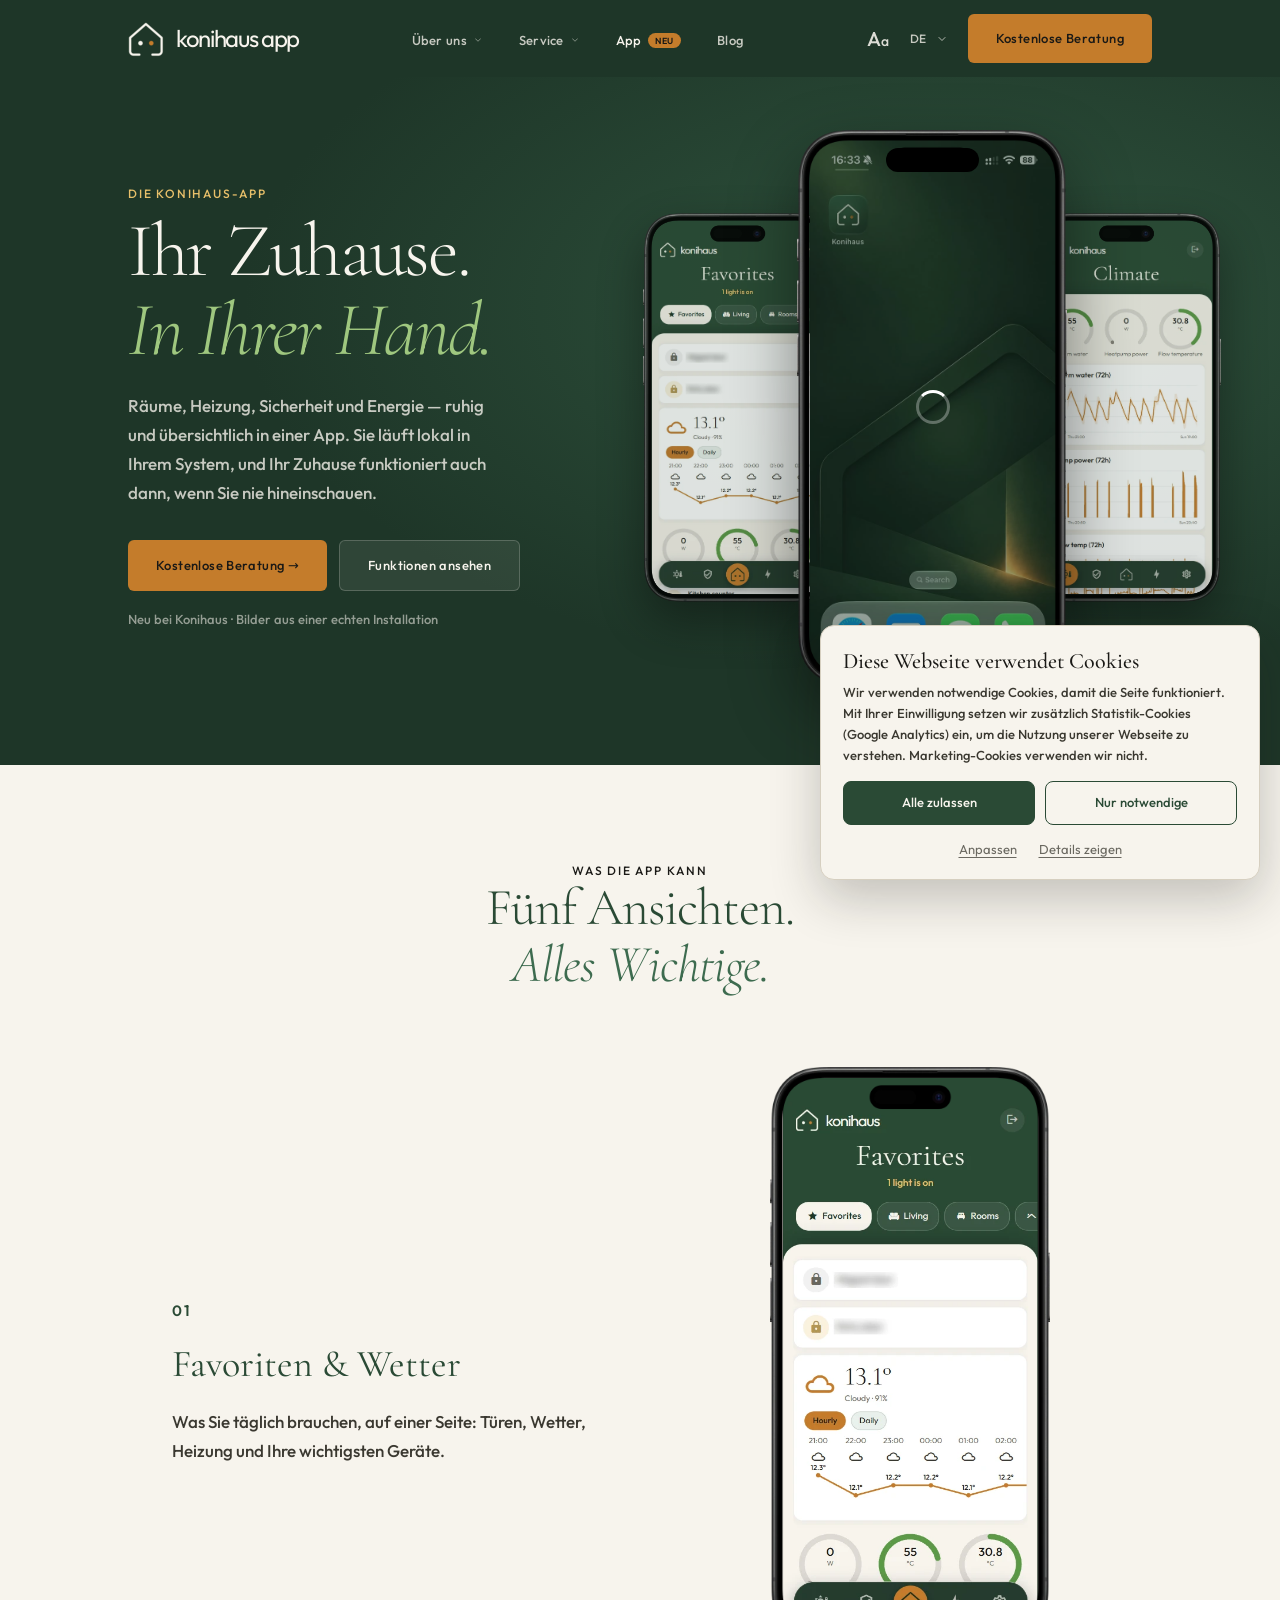
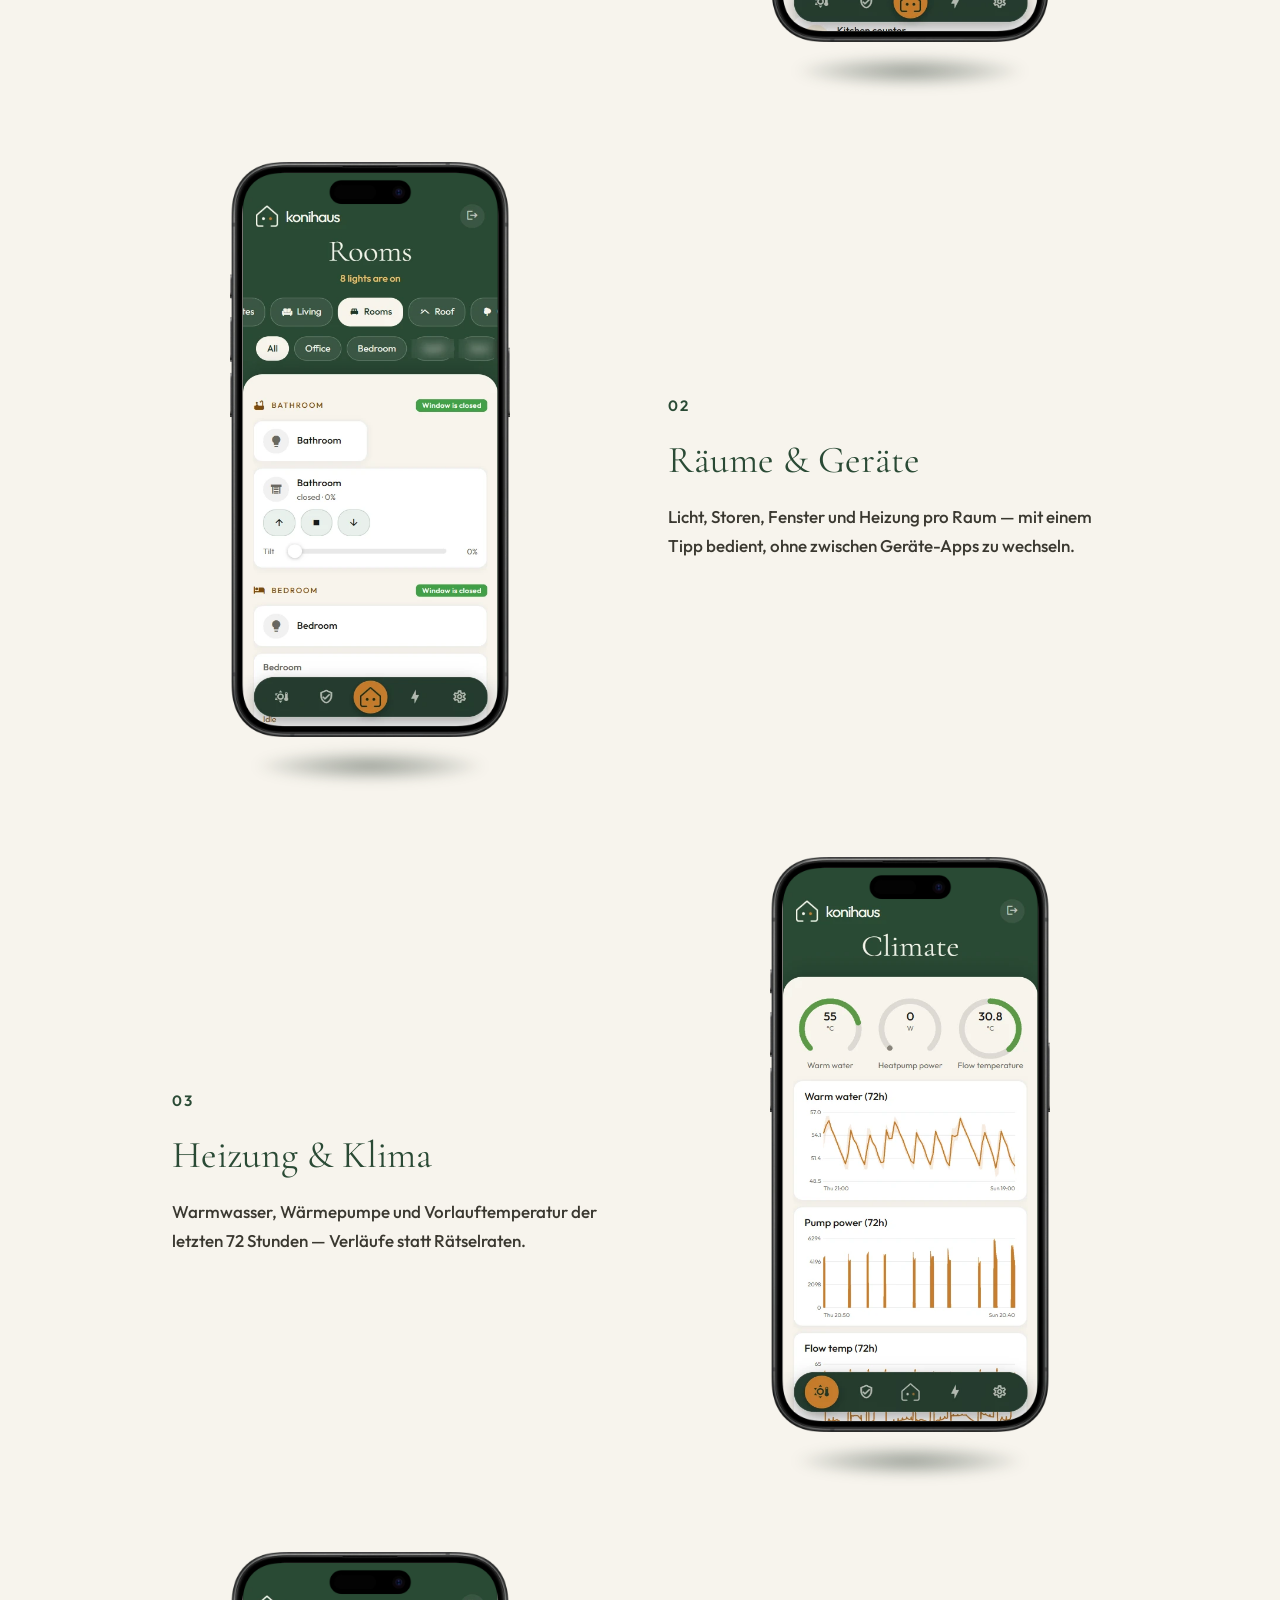
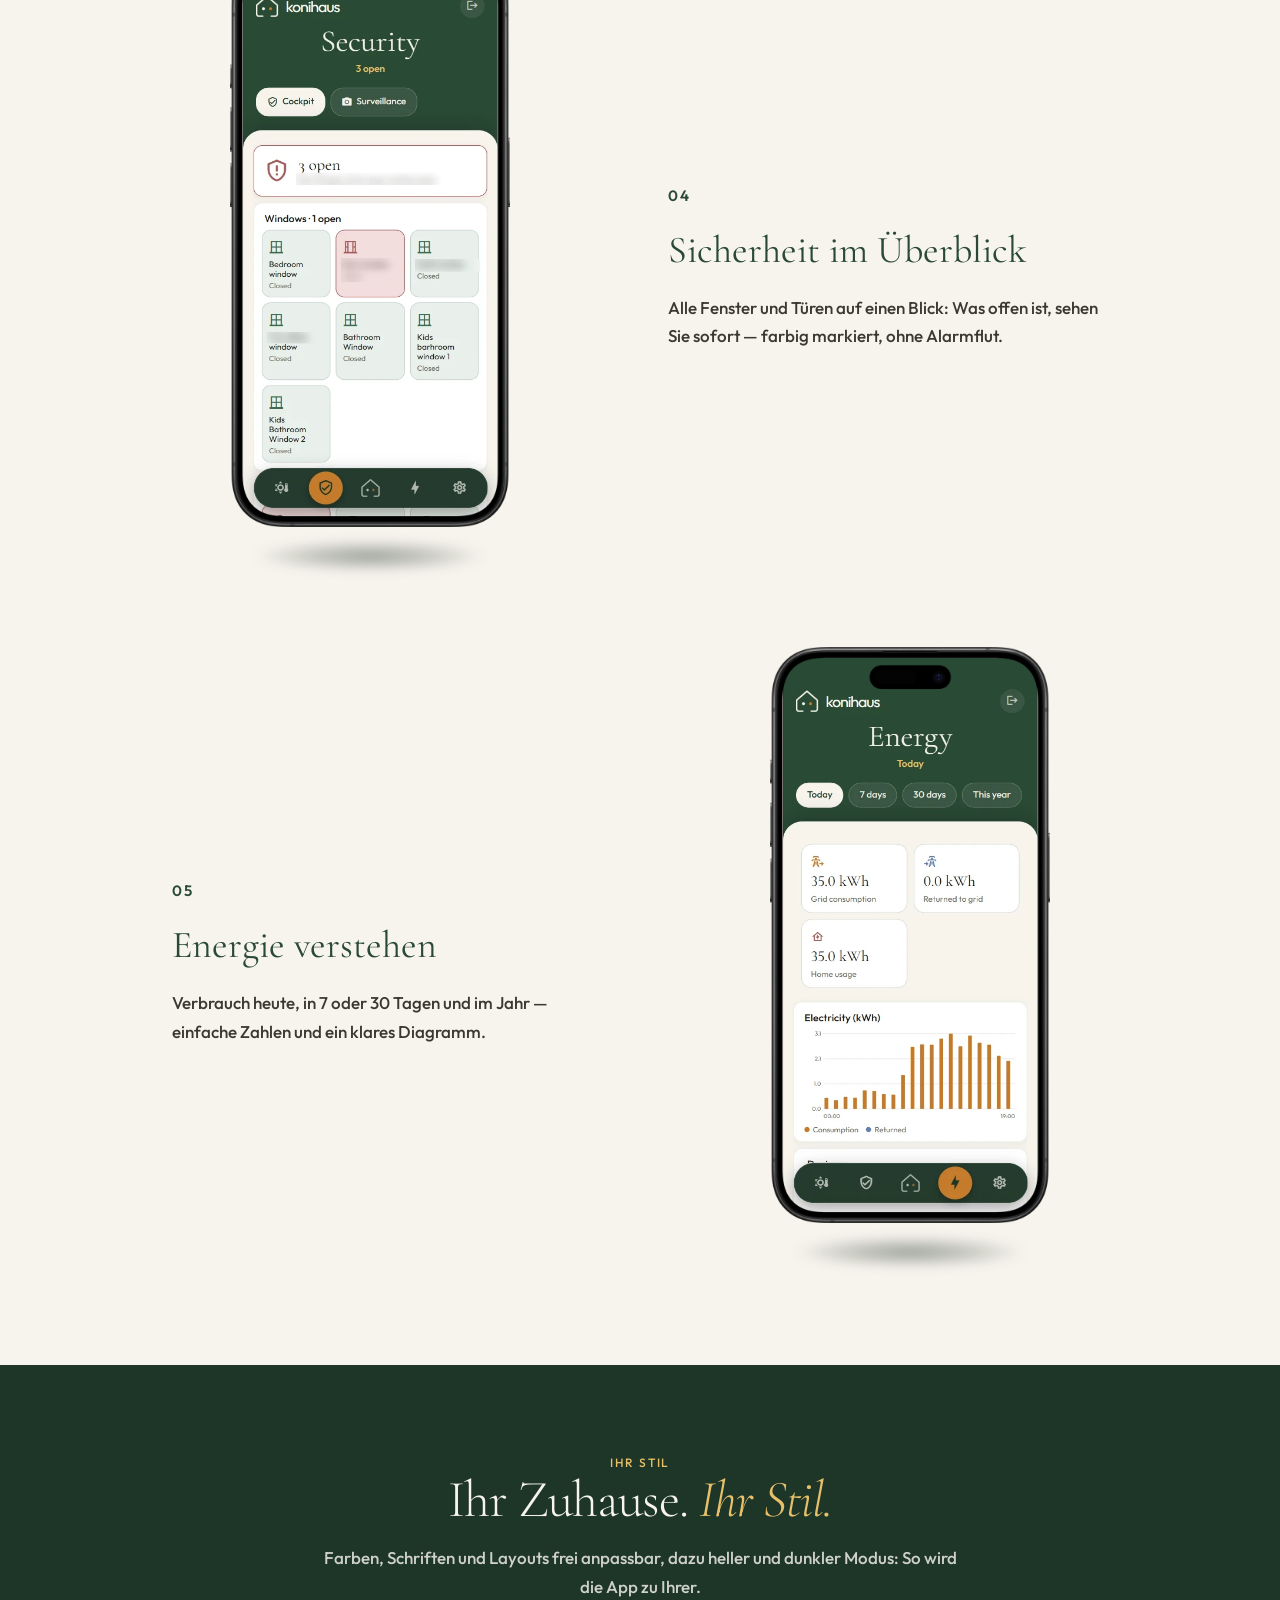
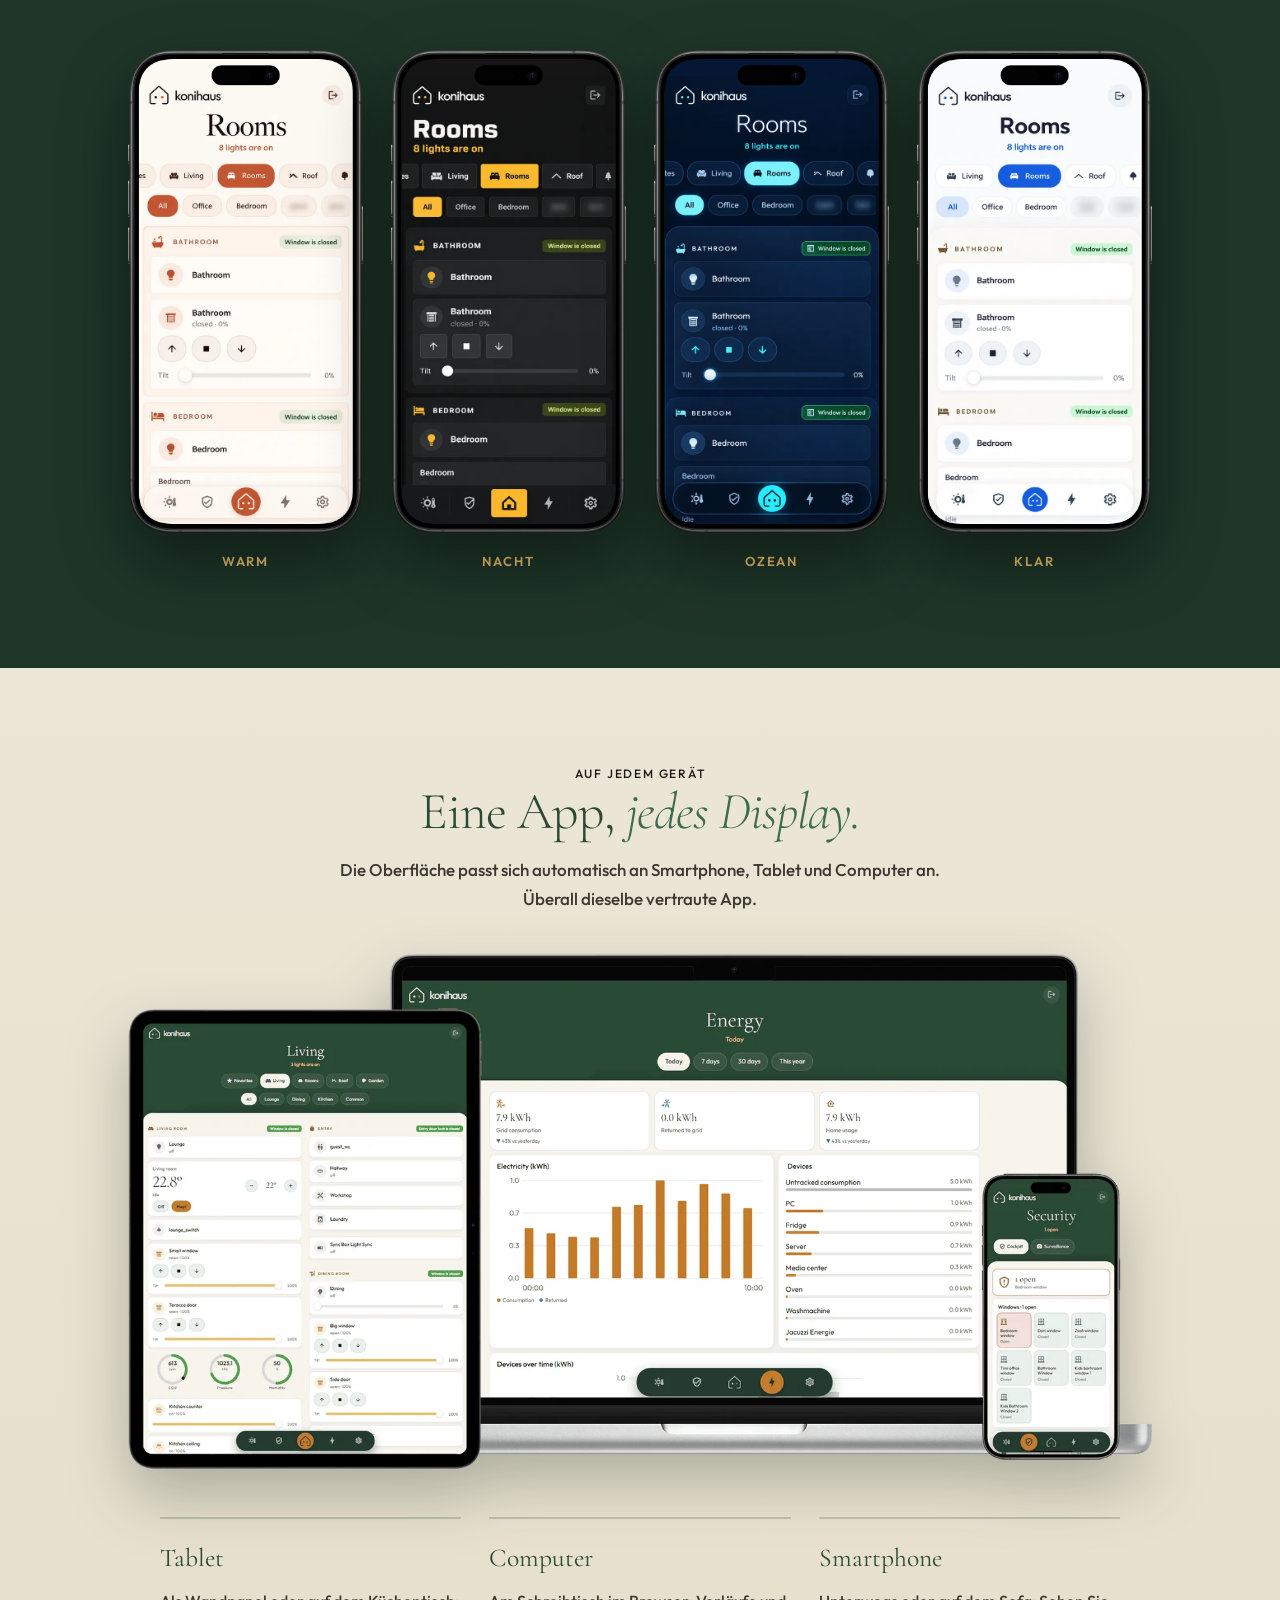
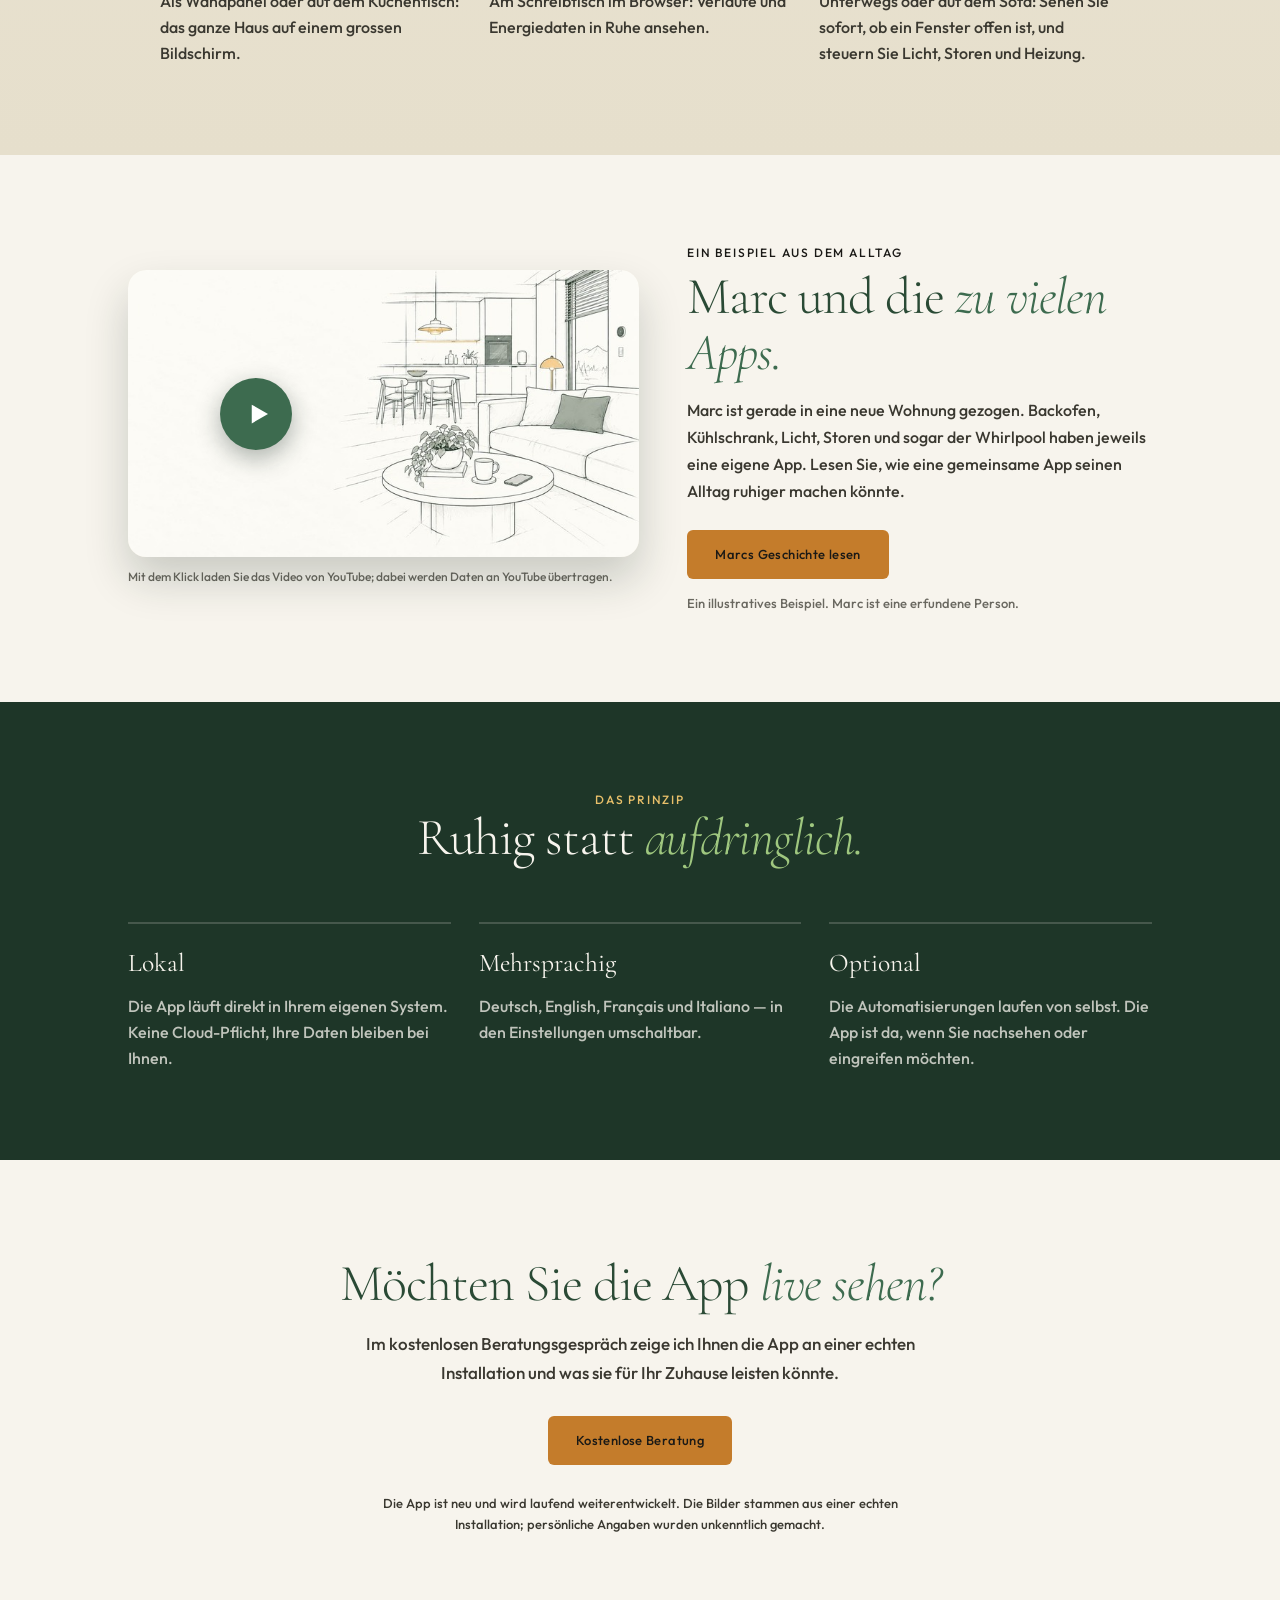
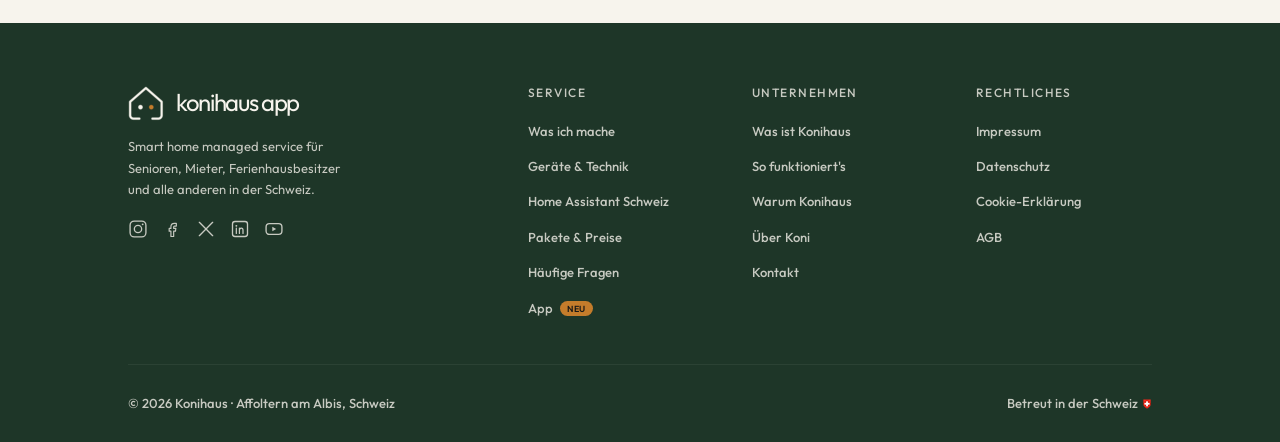
==== index.html @ 7cf25f6a "fix footer" ====
<!DOCTYPE html>
<html lang="de">

<head>
  <meta charset="UTF-8">
  <meta name="viewport" content="width=device-width, initial-scale=1.0, viewport-fit=cover">
  <meta name="theme-color" content="#2a4a35">
  <link rel="icon" type="image/svg+xml" href="/favicon_sm.svg">
  <link rel="apple-touch-icon" sizes="180x180" href="/assets/apple-touch-icon.png">
  <title>Konihaus-App – Ihr Zuhause in einer ruhigen App | Konihaus</title>
  <meta name="description" content="Die Konihaus-App zeigt Räume, Heizung, Sicherheit und Energie übersichtlich an – lokal in Ihrem System, ohne Cloud-Pflicht. Optional: Ihr Zuhause läuft auch ohne App von selbst.">
  <meta name="author" content="Konrad Hefelle">
  
  <meta name="robots" content="index, follow">
  <link rel="canonical" href="https://app.konihaus.ch/">

  <!-- Open Graph -->
  <meta property="og:title" content="Konihaus-App – Ihr Zuhause in einer ruhigen App | Konihaus">
  <meta property="og:description" content="Die Konihaus-App zeigt Räume, Heizung, Sicherheit und Energie übersichtlich an – lokal in Ihrem System, ohne Cloud-Pflicht. Optional: Ihr Zuhause läuft auch ohne App von selbst.">
  <meta property="og:url" content="https://app.konihaus.ch/">
  <meta property="og:type" content="website">
  <meta property="og:locale" content="de_CH">
  <meta property="og:locale:alternate" content="en_US">
  <meta property="og:image" content="https://app.konihaus.ch/images/og-image.jpg">
  <meta property="fb:app_id" content="2188289105366537" />

  <!-- Twitter Card -->
  <meta name="twitter:card" content="summary_large_image">
  <meta name="twitter:image" content="https://app.konihaus.ch/images/og-image.jpg">
  <meta name="twitter:title" content="Konihaus-App – Ihr Zuhause in einer ruhigen App | Konihaus">
  <meta name="twitter:description" content="Die Konihaus-App zeigt Räume, Heizung, Sicherheit und Energie übersichtlich an – lokal in Ihrem System, ohne Cloud-Pflicht. Optional: Ihr Zuhause läuft auch ohne App von selbst.">
  <!-- Fonts: self-hosted (see @font-face in styles.css); no request to Google -->
  <link rel="preload" href="/fonts/outfit-latin-normal.woff2" as="font" type="font/woff2" crossorigin>
  <link rel="preload" href="/fonts/cormorant-garamond-latin-normal.woff2" as="font" type="font/woff2" crossorigin>
  <link rel="preload" href="/fonts/cormorant-garamond-latin-italic.woff2" as="font" type="font/woff2" crossorigin>
  <link rel="stylesheet" href="/styles.css">
  <link rel="stylesheet" href="/app.css">
  <script>
    /* readability preferences (Aa button), applied before first paint so the text size doesn't jump; logic mirrors scripts.js */
    (function(){try{var d=document.documentElement,p=JSON.parse(localStorage.getItem('konihaus-readability')||'{}');
    if(p.text==='large'||p.text==='xl')d.setAttribute('data-text',p.text);
    if(p.contrast===true)d.setAttribute('data-contrast','high');
    if(p.motion===true||(typeof p.motion!=='boolean'&&window.matchMedia&&matchMedia('(prefers-reduced-motion: reduce)').matches))d.setAttribute('data-motion','reduce');}catch(e){}})();
  </script>
</head>

<body class="example-body example-body--base app-body">

  <nav class="nav nav--solid " id="nav">
    <div class="container">
      <div class="nav__inner">
        <a href="/" class="logo" aria-label="Konihaus App">
          <div class="logo-image"></div>
          <div class="wordmark">konihaus app</div>
        </a>
        <ul class="nav__links">
            <li class="has-sub">
              <a href="https://konihaus.ch/#about" class="nav__parent" aria-haspopup="true"><span data-i18n="nav.about_us">Über uns</span><svg class="chev" width="10" height="10" viewBox="0 0 24 24" aria-hidden="true"><path d="m6 9 6 6 6-6" /></svg></a>
              <ul class="nav__sub">
                <li><a href="https://konihaus.ch/#intro" data-i18n="footer.col2_l1">Was ist Konihaus</a></li>
                <li><a href="https://konihaus.ch/#process" data-i18n="footer.col2_l2">So funktioniert&#x27;s</a></li>
                <li><a href="https://konihaus.ch/#why" data-i18n="footer.col2_l3">Warum Konihaus</a></li>
                <li><a href="https://konihaus.ch/#about" data-i18n="footer.col2_l4">Über Koni</a></li>
              </ul>
            </li>
            <li class="has-sub">
              <a href="https://konihaus.ch/#packages" class="nav__parent" aria-haspopup="true"><span data-i18n="nav.service">Service</span><svg class="chev" width="10" height="10" viewBox="0 0 24 24" aria-hidden="true"><path d="m6 9 6 6 6-6" /></svg></a>
              <ul class="nav__sub">
                <li><a href="https://konihaus.ch/#devices" data-i18n="footer.col1_l2">Geräte &amp; Technik</a></li>
                <li><a href="https://konihaus.ch/home-assistant-schweiz" data-ha-link data-i18n="footer.col1_l5">Home Assistant Schweiz</a></li>
                <li><a href="https://konihaus.ch/#packages" data-i18n="footer.col1_l1">Pakete &amp; Preise</a></li>
                <li><a href="https://konihaus.ch/#faq" data-i18n="footer.col1_l3">Häufige Fragen</a></li>
                <li><a href="https://konihaus.ch/#contact" data-i18n="footer.col1_l4">Kontakt</a></li>
              </ul>
            </li>
            <li><a href="/" class="nav__app active" aria-current="page"><span data-i18n="nav.app">App</span><span class="nav__badge" data-i18n="nav.new">Neu</span></a></li>
            <li><a href="https://blog.konihaus.ch" target="_blank" rel="noopener" data-i18n="nav.blog">Blog</a></li>
          </ul>
        <div class="language-picker">
          <button
            type="button"
            class="language-trigger"
            aria-expanded="false"
            aria-controls="language-options"
            aria-label="Language: Deutsch"
          >
            <span class="language-current">DE</span>
            <svg width="12" height="12" viewBox="0 0 24 24" aria-hidden="true">
              <path d="m6 9 6 6 6-6" />
            </svg>
          </button>

          <div id="language-options" class="language-options" hidden>
            <button type="button" class="language-option" data-lang="de">
              <span>Deutsch</span>
              <span class="language-code">DE</span>
            </button>
            <button type="button" class="language-option" data-lang="en">
              <span>English</span>
              <span class="language-code">EN</span>
            </button>
          </div>

          <select id="lang-selector" hidden>
            <option value="de">DE</option>
            <option value="en">EN</option>
          </select>
        </div>
        <a href="https://konihaus.ch/#contact" class="btn nav__cta" data-i18n="nav.cta">Kostenlose Beratung</a>
        <button class="nav__hamburger" id="hamburger" aria-label="Menü öffnen">
          <span></span><span></span><span></span>
        </button>
      </div>
    </div>
  </nav>

  <!-- MOBILE DRAWER -->
  <div class="nav__drawer" id="drawer">
    <ul>
      <li class="drawer-group">
        <button type="button" class="drawer-acc" aria-expanded="false" aria-controls="dg-about"><span data-i18n="nav.about_us">Über uns</span><svg class="chev" width="10" height="10" viewBox="0 0 24 24" aria-hidden="true"><path d="m6 9 6 6 6-6" /></svg></button>
        <ul class="drawer-sub" id="dg-about" hidden>
          <li><a href="https://konihaus.ch/#intro" class="drawer-link" data-i18n="footer.col2_l1">Was ist Konihaus</a></li>
          <li><a href="https://konihaus.ch/#process" class="drawer-link" data-i18n="footer.col2_l2">So funktioniert&#x27;s</a></li>
          <li><a href="https://konihaus.ch/#why" class="drawer-link" data-i18n="footer.col2_l3">Warum Konihaus</a></li>
          <li><a href="https://konihaus.ch/#about" class="drawer-link" data-i18n="footer.col2_l4">Über Koni</a></li>
        </ul>
      </li>
      <li class="drawer-group">
        <button type="button" class="drawer-acc" aria-expanded="false" aria-controls="dg-service"><span data-i18n="nav.service">Service</span><svg class="chev" width="10" height="10" viewBox="0 0 24 24" aria-hidden="true"><path d="m6 9 6 6 6-6" /></svg></button>
        <ul class="drawer-sub" id="dg-service" hidden>
          <li><a href="https://konihaus.ch/#devices" class="drawer-link" data-i18n="footer.col1_l2">Geräte &amp; Technik</a></li>
          <li><a href="https://konihaus.ch/home-assistant-schweiz" data-ha-link class="drawer-link" data-i18n="footer.col1_l5">Home Assistant Schweiz</a></li>
          <li><a href="https://konihaus.ch/#packages" class="drawer-link" data-i18n="footer.col1_l1">Pakete &amp; Preise</a></li>
          <li><a href="https://konihaus.ch/#faq" class="drawer-link" data-i18n="footer.col1_l3">Häufige Fragen</a></li>
          <li><a href="https://konihaus.ch/#contact" class="drawer-link" data-i18n="footer.col1_l4">Kontakt</a></li>
        </ul>
      </li>
      <li><a href="/" class="drawer-link"><span data-i18n="nav.app">App</span><span class="nav__badge" data-i18n="nav.new">Neu</span></a></li>
      <li><a href="https://blog.konihaus.ch" class="drawer-link" target="_blank" rel="noopener" data-i18n="nav.blog">Blog</a></li>
    </ul>
    <a href="https://konihaus.ch/#contact" class="drawer-cta drawer-link" data-i18n="nav.cta">Kostenlose Beratung</a>
  </div>
  
  <header class="app-hero">
    <div class="container app-hero__in">
      <div class="app-hero__txt">
        <p class="sec-eye reveal" data-i18n="app_page.eyebrow">Die Konihaus-App</p>
        <h1 class="app-hero__h reveal d1" data-i18n="app_page.h1" data-i18n-html="true">Ihr Zuhause.<br><em>In Ihrer Hand.</em></h1>
        <p class="app-hero__sub reveal d2" data-i18n="app_page.sub">Räume, Heizung, Sicherheit und Energie — ruhig und übersichtlich in einer App. Sie läuft lokal in Ihrem System, und Ihr Zuhause funktioniert auch dann, wenn Sie nie hineinschauen.</p>
        <div class="app-hero__actions reveal d3">
          <a href="https://konihaus.ch/#contact" class="btn btn-primary" data-i18n="app_page.cta1">Kostenlose Beratung →</a>
          <a href="#features" class="btn btn-ghost" data-i18n="app_page.cta2">Funktionen ansehen</a>
        </div>
        <p class="app-hero__note reveal d3" data-i18n="app_page.hero_note">Neu bei Konihaus · Bilder aus einer echten Installation</p>
      </div>
      <div class="app-hero__ph reveal d2">
        <div class="app-rotor" id="app-rotor">
          <div class="app-phone app-phone__img" data-pos="l"><img src="/img/favorites.webp" width="433" height="938" decoding="async" alt="Konihaus-App: Favoriten mit Türen, Wetter und Heizung" data-alt="1"></div>
          <div class="app-phone app-phone__img app-phone--video" data-pos="c">
            <video class="app-demo" poster="/img/app-demo-poster.jpg" muted loop playsinline autoplay preload="auto" disablepictureinpicture aria-label="Konihaus-App: Räume mit Licht, Storen und Fenstern" data-alt="2"><source src="/img/app-demo.mp4" type="video/mp4"></video>
            <div class="app-phone__load" aria-hidden="true"><span></span></div>
            <div class="app-phone__island" aria-hidden="true"></div>
          </div>
          <div class="app-phone app-phone__img" data-pos="r"><img src="/img/climate.webp" width="433" height="938" decoding="async" alt="Konihaus-App: Heizung und Klima mit 72-Stunden-Verläufen" data-alt="3"></div>
        </div>
      </div>
    </div>
  </header>

  <main>
    <section class="app-feats" id="features">
      <div class="container">
        <div class="app-head">
          <p class="sec-eye reveal" data-i18n="app_page.f_eye">Was die App kann</p>
          <h2 class="app-h2 reveal d1" data-i18n="app_page.f_h2" data-i18n-html="true">Fünf Ansichten.<br><em>Alles Wichtige.</em></h2>
        </div>
      <div class="app-feat">
        <div class="app-feat__txt reveal">
          <span class="app-feat__num">01</span>
          <h3 class="app-feat__t" data-i18n="app_page.f1_t">Favoriten & Wetter</h3>
          <p class="app-feat__b" data-i18n="app_page.f1_b">Was Sie täglich brauchen, auf einer Seite: Türen, Wetter, Heizung und Ihre wichtigsten Geräte.</p>
        </div>
        <div class="app-feat__ph reveal d1">
          <div class="app-phone"><img src="/img/favorites.webp" width="433" height="938" loading="lazy" decoding="async" alt="Konihaus-App: Favoriten mit Türen, Wetter und Heizung" data-alt="1"></div>
        </div>
      </div>
      <div class="app-feat app-feat--rev">
        <div class="app-feat__txt reveal">
          <span class="app-feat__num">02</span>
          <h3 class="app-feat__t" data-i18n="app_page.f2_t">Räume & Geräte</h3>
          <p class="app-feat__b" data-i18n="app_page.f2_b">Licht, Storen, Fenster und Heizung pro Raum — mit einem Tipp bedient, ohne zwischen Geräte-Apps zu wechseln.</p>
        </div>
        <div class="app-feat__ph reveal d1">
          <div class="app-phone"><img src="/img/rooms.webp" width="433" height="938" loading="lazy" decoding="async" alt="Konihaus-App: Räume mit Licht, Storen und Fenstern" data-alt="2"></div>
        </div>
      </div>
      <div class="app-feat">
        <div class="app-feat__txt reveal">
          <span class="app-feat__num">03</span>
          <h3 class="app-feat__t" data-i18n="app_page.f3_t">Heizung & Klima</h3>
          <p class="app-feat__b" data-i18n="app_page.f3_b">Warmwasser, Wärmepumpe und Vorlauftemperatur der letzten 72 Stunden — Verläufe statt Rätselraten.</p>
        </div>
        <div class="app-feat__ph reveal d1">
          <div class="app-phone"><img src="/img/climate.webp" width="433" height="938" loading="lazy" decoding="async" alt="Konihaus-App: Heizung und Klima mit 72-Stunden-Verläufen" data-alt="3"></div>
        </div>
      </div>
      <div class="app-feat app-feat--rev">
        <div class="app-feat__txt reveal">
          <span class="app-feat__num">04</span>
          <h3 class="app-feat__t" data-i18n="app_page.f4_t">Sicherheit im Überblick</h3>
          <p class="app-feat__b" data-i18n="app_page.f4_b">Alle Fenster und Türen auf einen Blick: Was offen ist, sehen Sie sofort — farbig markiert, ohne Alarmflut.</p>
        </div>
        <div class="app-feat__ph reveal d1">
          <div class="app-phone"><img src="/img/security.webp" width="433" height="938" loading="lazy" decoding="async" alt="Konihaus-App: Sicherheit mit Fenster- und Türstatus" data-alt="4"></div>
        </div>
      </div>
      <div class="app-feat">
        <div class="app-feat__txt reveal">
          <span class="app-feat__num">05</span>
          <h3 class="app-feat__t" data-i18n="app_page.f5_t">Energie verstehen</h3>
          <p class="app-feat__b" data-i18n="app_page.f5_b">Verbrauch heute, in 7 oder 30 Tagen und im Jahr — einfache Zahlen und ein klares Diagramm.</p>
        </div>
        <div class="app-feat__ph reveal d1">
          <div class="app-phone"><img src="/img/energy.webp" width="433" height="938" loading="lazy" decoding="async" alt="Konihaus-App: Energieverbrauch mit Tagesdiagramm" data-alt="5"></div>
        </div>
      </div>
      </div>
    </section>

    <section class="app-styles" id="style">
      <div class="container">
        <div class="app-head">
          <p class="sec-eye reveal" data-i18n="app_page.st_eye">Ihr Stil</p>
          <h2 class="app-h2 reveal d1" data-i18n="app_page.st_h2" data-i18n-html="true">Ihr Zuhause. <em>Ihr Stil.</em></h2>
          <p class="app-styles__sub reveal d2" data-i18n="app_page.st_sub">Farben, Schriften und Layouts frei anpassbar, dazu heller und dunkler Modus: So wird die App zu Ihrer.</p>
        </div>
        <div class="app-themes">
          <figure class="app-theme reveal d0"><div class="app-phone"><img src="/img/theme-warm.webp" width="520" height="1124" loading="lazy" decoding="async" alt="Konihaus-App im warmen Terrakotta-Stil" data-alt="7"></div><figcaption data-i18n="app_page.th1_t">Warm</figcaption></figure>
          <figure class="app-theme reveal d1"><div class="app-phone"><img src="/img/theme-night.webp" width="520" height="1124" loading="lazy" decoding="async" alt="Konihaus-App im dunklen Stil mit Bernstein" data-alt="8"></div><figcaption data-i18n="app_page.th2_t">Nacht</figcaption></figure>
          <figure class="app-theme reveal d2"><div class="app-phone"><img src="/img/theme-ocean.webp" width="520" height="1124" loading="lazy" decoding="async" alt="Konihaus-App im Ozean-Stil mit Cyan" data-alt="9"></div><figcaption data-i18n="app_page.th3_t">Ozean</figcaption></figure>
          <figure class="app-theme reveal d3"><div class="app-phone"><img src="/img/theme-light.webp" width="520" height="1124" loading="lazy" decoding="async" alt="Konihaus-App im hellen blauen Stil" data-alt="10"></div><figcaption data-i18n="app_page.th4_t">Klar</figcaption></figure>
        </div>
      </div>
    </section>

    <section class="app-devices" id="devices">
      <div class="container">
        <div class="app-head">
          <p class="sec-eye reveal" data-i18n="app_page.dv_eye">Auf jedem Gerät</p>
          <h2 class="app-h2 reveal d1" data-i18n="app_page.dv_h2" data-i18n-html="true">Eine App, <em>jedes Display.</em></h2>
          <p class="app-devices__sub reveal d2" data-i18n="app_page.dv_sub">Die Oberfläche passt sich automatisch an Smartphone, Tablet und Computer an. Überall dieselbe vertraute App.</p>
        </div>
        <div class="app-devices__img reveal d1">
          <img src="/img/devices.webp" width="1600" height="805" loading="lazy" decoding="async" alt="Konihaus-App auf Tablet, Laptop und Smartphone" data-alt="6">
        </div>
        <div class="app-devgrid">
          <div class="app-dev reveal"><h3 data-i18n="app_page.dv2_t">Tablet</h3><p data-i18n="app_page.dv2_b">Als Wandpanel oder auf dem Küchentisch: das ganze Haus auf einem grossen Bildschirm.</p></div>
          <div class="app-dev reveal d1"><h3 data-i18n="app_page.dv3_t">Computer</h3><p data-i18n="app_page.dv3_b">Am Schreibtisch im Browser: Verläufe und Energiedaten in Ruhe ansehen.</p></div>
          <div class="app-dev reveal d2"><h3 data-i18n="app_page.dv1_t">Smartphone</h3><p data-i18n="app_page.dv1_b">Unterwegs oder auf dem Sofa: Sehen Sie sofort, ob ein Fenster offen ist, und steuern Sie Licht, Storen und Heizung.</p></div>
        </div>
      </div>
    </section>

    <section class="app-marc" id="story">
      <div class="container">
        <div class="app-marc__card reveal">
          <div class="app-marc__media">
            <div class="app-marc__video" id="marc-video" data-yt-de="lE6xckuRNsg" data-yt-en="iG6hsylWARA">
              <button type="button" class="app-marc__poster" id="marc-poster" aria-label="Video abspielen">
                <img src="/img/marc-story.jpg" width="711" height="400" loading="lazy" decoding="async" alt="">
                <span class="app-marc__play"><svg width="30" height="30" viewBox="0 0 24 24" aria-hidden="true"><path d="M7 4.5v15l13-7.5z" fill="#fff"/></svg></span>
              </button>
            </div>
            <p class="app-marc__yt" data-i18n="app_page.mc_yt">Mit dem Klick laden Sie das Video von YouTube; dabei werden Daten an YouTube übertragen.</p>
          </div>
<div class="app-marc__txt">
            <p class="sec-eye" data-i18n="app_page.mc_eye">Ein Beispiel aus dem Alltag</p>
            <h2 class="app-h2" data-i18n="app_page.mc_h2" data-i18n-html="true">Marc und die <em>zu vielen Apps.</em></h2>
            <p class="app-marc__p" data-i18n="app_page.mc_p">Marc ist gerade in eine neue Wohnung gezogen. Backofen, Kühlschrank, Licht, Storen und sogar der Whirlpool haben jeweils eine eigene App. Lesen Sie, wie eine gemeinsame App seinen Alltag ruhiger machen könnte.</p>
            <a href="https://konihaus.ch/zu-viele-apps/" class="btn btn-primary" data-i18n="app_page.mc_btn">Marcs Geschichte lesen</a>
            <p class="app-marc__note" data-i18n="app_page.mc_note">Ein illustratives Beispiel. Marc ist eine erfundene Person.</p>
          </div>
        </div>
      </div>
    </section>

    <section class="app-principles">
      <div class="container">
        <div class="app-head">
          <p class="sec-eye reveal" data-i18n="app_page.p_eye">Das Prinzip</p>
          <h2 class="app-h2 reveal d1" data-i18n="app_page.p_h2" data-i18n-html="true">Ruhig statt <em>aufdringlich.</em></h2>
        </div>
        <div class="app-pgrid">
          <div class="app-p reveal"><h3 data-i18n="app_page.p1_t">Lokal</h3><p data-i18n="app_page.p1_b">Die App läuft direkt in Ihrem eigenen System. Keine Cloud-Pflicht, Ihre Daten bleiben bei Ihnen.</p></div>
          <div class="app-p reveal d1"><h3 data-i18n="app_page.p2_t">Mehrsprachig</h3><p data-i18n="app_page.p2_b">Deutsch, English, Français und Italiano — in den Einstellungen umschaltbar.</p></div>
          <div class="app-p reveal d2"><h3 data-i18n="app_page.p3_t">Optional</h3><p data-i18n="app_page.p3_b">Die Automatisierungen laufen von selbst. Die App ist da, wenn Sie nachsehen oder eingreifen möchten.</p></div>
        </div>
      </div>
    </section>

    <section class="app-cta">
      <div class="container">
        <h2 class="app-h2 reveal" data-i18n="app_page.cta_h2" data-i18n-html="true">Möchten Sie die App <em>live sehen?</em></h2>
        <p class="app-cta__p reveal d1" data-i18n="app_page.cta_p">Im kostenlosen Beratungsgespräch zeige ich Ihnen die App an einer echten Installation und was sie für Ihr Zuhause leisten könnte.</p>
        <a href="https://konihaus.ch/#contact" class="btn btn-primary reveal d2" data-i18n="app_page.cta_btn">Kostenlose Beratung</a>
        <p class="app-disc reveal d2" data-i18n="app_page.disc">Die App ist neu und wird laufend weiterentwickelt. Die Bilder stammen aus einer echten Installation; persönliche Angaben wurden unkenntlich gemacht.</p>
      </div>
    </section>
  </main>

  <footer class="footer ">
    <div class="container">
      <div class="footer__top">
        <div>
          <a href="/" class="logo" aria-label="Konihaus App">
            <div class="logo-image"></div>
            <div class="wordmark">konihaus app</div>
          </a>
          <p class="footer__tagline" data-i18n="footer.tagline">Smart home managed service für Senioren, Mieter, Ferienhausbesitzer und alle anderen in der Schweiz.</p>
          <div class="footer__social" aria-label="Social Media">
            <a href="https://www.instagram.com/ch.konihaus/" target="_blank" rel="noopener noreferrer" aria-label="Instagram">
              <svg width="20" height="20" viewBox="0 0 24 24" fill="none" xmlns="http://www.w3.org/2000/svg">
                <rect x="2.5" y="2.5" width="19" height="19" rx="5" stroke="currentColor" stroke-width="1.6"/>
                <circle cx="12" cy="12" r="4.4" stroke="currentColor" stroke-width="1.6"/>
                <circle cx="17.6" cy="6.4" r="1.1" fill="currentColor"/>
              </svg>
            </a>
            <a href="https://www.facebook.com/konihaus.ch" target="_blank" rel="noopener noreferrer" aria-label="Facebook">
              <svg width="20" height="20" viewBox="0 0 24 24" fill="none" xmlns="http://www.w3.org/2000/svg">
                <path d="M15 8.5h2.2V5.2h-2.4c-2.5 0-4.1 1.6-4.1 4.1v2H8.6v3.3h2.1V21h3.3v-6.4h2.2l.4-3.3h-2.6V9.6c0-.7.2-1.1 1-1.1Z" stroke="currentColor" stroke-width="1.4" stroke-linejoin="round"/>
              </svg>
            </a>
            <a href="https://x.com/konihaus" target="_blank" rel="noopener noreferrer" aria-label="X">
              <svg width="20" height="20" viewBox="0 0 24 24" fill="none" xmlns="http://www.w3.org/2000/svg">
                <path d="M4 4l16 16M20 4L4 20" stroke="currentColor" stroke-width="1.6" stroke-linecap="round"/>
              </svg>
            </a>
            <a href="https://www.linkedin.com/company/konihaus" target="_blank" rel="noopener noreferrer" aria-label="LinkedIn">
              <svg width="20" height="20" viewBox="0 0 24 24" fill="none" xmlns="http://www.w3.org/2000/svg">
                <rect x="3" y="3" width="18" height="18" rx="3" stroke="currentColor" stroke-width="1.6"/>
                <circle cx="7.6" cy="8.2" r="1.15" fill="currentColor"/>
                <path d="M7.6 11v6.3M11.3 11v6.3M11.3 13.6c0-1.6 1-2.6 2.3-2.6 1.3 0 2 .9 2 2.5v3.8" stroke="currentColor" stroke-width="1.5" stroke-linecap="round"/>
              </svg>
            </a>
            <a href="https://www.youtube.com/@Konihaus/shorts" target="_blank" rel="noopener noreferrer" aria-label="YouTube">
              <svg width="20" height="20" viewBox="0 0 24 24" fill="none" xmlns="http://www.w3.org/2000/svg">
              <rect x="2.5" y="5.5" width="19" height="13" rx="4" stroke="currentColor" stroke-width="1.6"/>
              <path d="M10 9.3v5.4l4.6-2.7z" fill="currentColor"/>
            </svg>
            </a>
          </div>
        </div>
        <div>
          <div class="fcol-title" data-i18n="footer.col1_title">Service</div>
          <ul class="flinks">
            <li><a href="https://konihaus.ch/#services" data-i18n="footer.col1_l0">Was ich mache</a></li>
            <li><a href="https://konihaus.ch/#devices" data-i18n="footer.col1_l2">Geräte &amp; Technik</a></li>
            <li><a href="https://konihaus.ch/home-assistant-schweiz" data-ha-link data-i18n="footer.col1_l5">Home Assistant Schweiz</a></li>
            <li><a href="https://konihaus.ch/#packages" data-i18n="footer.col1_l1">Pakete &amp; Preise</a></li>
            <li><a href="https://konihaus.ch/#faq" data-i18n="footer.col1_l3">Häufige Fragen</a></li>
            <li><a href="/"><span data-i18n="nav.app">App</span><span class="nav__badge" data-i18n="nav.new">Neu</span></a></li>
          </ul>
        </div>
        <div>
          <div class="fcol-title" data-i18n="footer.col2_title">Unternehmen</div>
          <ul class="flinks">
            <li><a href="https://konihaus.ch/#intro" data-i18n="footer.col2_l1">Was ist Konihaus</a></li>
            <li><a href="https://konihaus.ch/#process" data-i18n="footer.col2_l2">So funktioniert&#x27;s</a></li>
            <li><a href="https://konihaus.ch/#why" data-i18n="footer.col2_l3">Warum Konihaus</a></li>
            <li><a href="https://konihaus.ch/#about" data-i18n="footer.col2_l4">Über Koni</a></li>
            <li><a href="https://konihaus.ch/#contact" data-i18n="footer.col1_l4">Kontakt</a></li>
          </ul>
        </div>
        <div>
          <div class="fcol-title" data-i18n="footer.col3_title">Rechtliches</div>
          <ul class="flinks">
            <li><a href="https://konihaus.ch/impressum" data-i18n="footer.col3_l1">Impressum</a></li>
            <li><a href="https://konihaus.ch/datenschutz" data-legal="privacy" data-i18n="footer.col3_l2">Datenschutz</a></li>
            <li><a href="https://konihaus.ch/#cookie-declaration" data-cc-open data-i18n="footer.col3_l3">Cookie-Erklärung</a></li>
            <li><a href="https://konihaus.ch/agb" data-i18n="footer.col3_l4">AGB</a></li>
          </ul>
        </div>
      </div>
      <div class="footer__bottom">
        <p class="footer__copy" data-i18n="footer.copy">© 2026 Konihaus · Affoltern am Albis, Schweiz</p>
        <p class="fch" data-i18n="footer.ch">Betreut in der Schweiz</p>
      </div>
    </div>
  </footer>

  <script>
    const CUSTOM_BASE_DIR = '/';
  </script>
  <script src="/scripts.js"></script>
  <script src="/cookie-consent.js"></script>
  <script>
    /* alt texts follow the page language */
    (function () {
      function setAlts() {
        try { document.querySelectorAll('img[data-alt], video[data-alt]').forEach(function (im) { var t = i18n.getText('app_page', 'alt' + im.getAttribute('data-alt')); if (t) { if (im.tagName === 'VIDEO') im.setAttribute('aria-label', t); else im.alt = t; } }); } catch (e) {}
      }
      new MutationObserver(function () { setTimeout(setAlts, 50); }).observe(document.documentElement, { attributes: true, attributeFilter: ['lang'] });
      window.addEventListener('load', function () { setTimeout(setAlts, 300); });
    })();
    /* hero phones: Favorites left, Rooms (demo video, looping) in the middle, Climate right. Spinner until the video plays; pauses when the tab is hidden or reduced motion is on. */
    (function () {
      var v = document.querySelector('.app-demo');
      if (!v) return;
      var ph = v.closest('.app-phone');
      function reduced() {
        var d = document.documentElement;
        return d.getAttribute('data-motion') === 'reduce' || (window.matchMedia && matchMedia('(prefers-reduced-motion: reduce)').matches);
      }
      function ready() { ph.classList.add('is-ready'); }
      function play() { if (reduced() || document.hidden) return; var p = v.play(); if (p && p.catch) p.catch(function () {}); }
      v.addEventListener('playing', ready);
      v.addEventListener('waiting', function () { ph.classList.remove('is-ready'); });
      v.addEventListener('stalled', function () { if (v.readyState < 3) ph.classList.remove('is-ready'); });
      v.addEventListener('error', ready);
      /* click opens the phone in a full-screen modal (same <video>, keeps playing); gray area, X or Esc puts it back into the hero */
      var holder = null, ov = null, lastFocus = null;
      function openModal() {
        if (ov) return;
        lastFocus = document.activeElement;
        holder = document.createComment('app-demo'); ph.parentNode.insertBefore(holder, ph);
        ov = document.createElement('div'); ov.className = 'app-modal'; ov.setAttribute('role', 'dialog'); ov.setAttribute('aria-modal', 'true');
        var x = document.createElement('button'); x.type = 'button'; x.className = 'app-modal__x';
        x.setAttribute('aria-label', document.documentElement.lang === 'en' ? 'Close' : 'Schließen');
        x.innerHTML = '<svg viewBox="0 0 24 24" width="24" height="24" aria-hidden="true"><path d="M5 5l14 14M19 5L5 19" stroke="currentColor" stroke-width="2.2" stroke-linecap="round" fill="none"/></svg>';
        ov.appendChild(x); ov.appendChild(ph); document.body.appendChild(ov);
        document.documentElement.classList.add('app-modal-open');
        ov.addEventListener('click', function (e) { if (e.target !== v) closeModal(); });
        x.focus();
        if (!reduced() && v.paused) play();
      }
      function closeModal() {
        if (!ov) return;
        holder.parentNode.insertBefore(ph, holder); holder.parentNode.removeChild(holder);
        ov.parentNode.removeChild(ov); ov = null; holder = null;
        document.documentElement.classList.remove('app-modal-open');
        if (lastFocus && lastFocus.focus) lastFocus.focus();
      }
      v.addEventListener('click', function (e) { if (!ov) { e.stopPropagation(); openModal(); } });
      document.addEventListener('keydown', function (e) { if (e.key === 'Escape') closeModal(); });
      document.addEventListener('visibilitychange', function () { if (document.hidden) v.pause(); else play(); });
      document.addEventListener('konihaus:motion', function () { if (reduced()) { v.pause(); ready(); } else play(); });
      if (reduced()) { v.removeAttribute('autoplay'); v.pause(); ready(); } else { play(); }
    })();
  </script>
  <script>
    (function () {
      var box = document.getElementById('marc-video'), btn = document.getElementById('marc-poster');
      if (!box || !btn) return;
      var texts = { de: 'Video abspielen', en: 'Play video' };
      var lang = function () { return (document.documentElement.lang || 'de').slice(0, 2) === 'en' ? 'en' : 'de'; };
      var label = function () { btn.setAttribute('aria-label', texts[lang()]); };
      label();
      btn.addEventListener('click', function () {
        var id = box.getAttribute('data-yt-' + lang()) || box.getAttribute('data-yt-de');
        var f = document.createElement('iframe');
        f.src = 'https://www.youtube-nocookie.com/embed/' + encodeURIComponent(id) + '?autoplay=1&rel=0';
        f.title = texts[lang()];
        f.allow = 'autoplay; encrypted-media; picture-in-picture; fullscreen';
        f.allowFullscreen = true;
        box.appendChild(f); btn.style.display = 'none';
      });
      /* language switch: stop the running video and show the poster again (the new language's video loads on the next click) */
      new MutationObserver(function () {
        var f = box.querySelector('iframe'); if (f) f.remove();
        btn.style.display = ''; label();
      }).observe(document.documentElement, { attributes: true, attributeFilter: ['lang'] });
    })();
  </script>
</body>

</html>
---- styles.css ----
/* Cormorant Garamond — Latin Extended */
@font-face {
  font-family: "Cormorant Garamond";
  font-style: normal;
  font-weight: 300 500;
  font-display: block;
  src: url("./fonts/cormorant-garamond-latin-ext-normal.woff2") format("woff2");
  unicode-range: U+0100-02BA, U+02BD-02C5, U+02C7-02CC, U+02CE-02D7,
    U+02DD-02FF, U+0304, U+0308, U+0329, U+1D00-1DBF, U+1E00-1E9F,
    U+1EF2-1EFF, U+2020, U+20A0-20AB, U+20AD-20C0, U+2113,
    U+2C60-2C7F, U+A720-A7FF;
}

/* Cormorant Garamond — Latin */
@font-face {
  font-family: "Cormorant Garamond";
  font-style: normal;
  font-weight: 300 500;
  font-display: block;
  src: url("./fonts/cormorant-garamond-latin-normal.woff2") format("woff2");
  unicode-range: U+0000-00FF, U+0131, U+0152-0153, U+02BB-02BC, U+02C6,
    U+02DA, U+02DC, U+0304, U+0308, U+0329, U+2000-206F, U+20AC,
    U+2122, U+2191, U+2193, U+2212, U+2215, U+FEFF, U+FFFD;
}

/* Cormorant Garamond Italic — Latin Extended */
@font-face {
  font-family: "Cormorant Garamond";
  font-style: italic;
  font-weight: 300 500;
  font-display: block;
  src: url("./fonts/cormorant-garamond-latin-ext-italic.woff2") format("woff2");
  unicode-range: U+0100-02BA, U+02BD-02C5, U+02C7-02CC, U+02CE-02D7,
    U+02DD-02FF, U+0304, U+0308, U+0329, U+1D00-1DBF, U+1E00-1E9F,
    U+1EF2-1EFF, U+2020, U+20A0-20AB, U+20AD-20C0, U+2113,
    U+2C60-2C7F, U+A720-A7FF;
}

/* Cormorant Garamond Italic — Latin */
@font-face {
  font-family: "Cormorant Garamond";
  font-style: italic;
  font-weight: 300 500;
  font-display: block;
  src: url("./fonts/cormorant-garamond-latin-italic.woff2") format("woff2");
  unicode-range: U+0000-00FF, U+0131, U+0152-0153, U+02BB-02BC, U+02C6,
    U+02DA, U+02DC, U+0304, U+0308, U+0329, U+2000-206F, U+20AC,
    U+2122, U+2191, U+2193, U+2212, U+2215, U+FEFF, U+FFFD;
}

/* Outfit — Latin Extended */
@font-face {
  font-family: "Outfit";
  font-style: normal;
  font-weight: 300 600;
  font-display: block;
  src: url("./fonts/outfit-latin-ext-normal.woff2") format("woff2");
  unicode-range: U+0100-02BA, U+02BD-02C5, U+02C7-02CC, U+02CE-02D7,
    U+02DD-02FF, U+0304, U+0308, U+0329, U+1D00-1DBF, U+1E00-1E9F,
    U+1EF2-1EFF, U+2020, U+20A0-20AB, U+20AD-20C0, U+2113,
    U+2C60-2C7F, U+A720-A7FF;
}

/* Outfit — Latin */
@font-face {
  font-family: "Outfit";
  font-style: normal;
  font-weight: 300 600;
  font-display: block;
  src: url("./fonts/outfit-latin-normal.woff2") format("woff2");
  unicode-range: U+0000-00FF, U+0131, U+0152-0153, U+02BB-02BC, U+02C6,
    U+02DA, U+02DC, U+0304, U+0308, U+0329, U+2000-206F, U+20AC,
    U+2122, U+2191, U+2193, U+2212, U+2215, U+FEFF, U+FFFD;
}

:root {

  --gold: #6b4a0d;
  --gold-light: #d6bd78;
  --gold-mid: #947023;
  --gold-deep: #493208;
  --gold-tint: #f4eedf;

  --burgundy: #5a1a1d;
  --burgundy-light: #d59b9d;
  --burgundy-mid: #83383c;
  --burgundy-deep: #3e1214;
  --burgundy-tint: #f3e7e8;

  --marine: #1e2535;
  --marine-light: #9baecb;
  --marine-mid: #3e506e;
  --marine-deep: #141a26;
  --marine-tint: #e8ecf2;

  --forest: rgb(42, 74, 53); /*#2a4a35*/
  --forest-light: rgb(159, 199, 127); /*#9fc77f*/
  --forest-mid: rgb(61, 107, 79); /*#3d6b4f*/
  --forest-deep: #1e3628;
  --forest-tint: #e8f0eb;

  --amber: #c47c2b;
  --amber-warm: #e8c06a;
  --amber-tint: #faebd5;
  --stone: #8a7f6e;
  --stone-text: #675e4f;  /* text-safe stone (5.8:1 on parchment) */
  --amber-text: #7d4a0b;  /* text-safe amber for eyebrows (>=4.7:1 on parchment/cream/warm-mid) */
  --parchment: #f7f4ed;
  --cream: #ede9df;
  --warm-mid: #d6cfc0;
  --ink: #1a1916;
  --ink-2: #3a3830;
  --ink-3: #6a6860;
  --ink-4: #66645c;      /* was #9a9890 (2.6:1) -> 5.4:1 on parchment */
  --rule: rgba(26, 25, 22, 0.10);
  --rule-inv: rgba(247, 244, 237, 0.10);
  --serif: 'Cormorant Garamond', Georgia, serif;
  --sans: 'Outfit', system-ui, sans-serif;
  --ease: cubic-bezier(0.25, 0.46, 0.45, 0.94);
}

*,
*::before,
*::after {
  box-sizing: border-box;
  margin: 0;
  padding: 0;
}

html {
  font-size: calc(100% * var(--ts, 1));
  background: #2a4a35 !important;
  background-color: #2a4a35 !important;
  font-family: var(--font-sans);
  font-synthesis: none;
  min-height: 100%;
  overflow-x: hidden;
  scroll-behavior: smooth;
  width: 100%;
}

body {
  font-family: var(--sans);
  background: var(--parchment);
  color: var(--ink);
  font-size: 1rem;
  line-height: 1.65;
  font-weight: 500;
  -webkit-font-smoothing: antialiased;
  overflow-x: hidden;
  width: 100%;
  max-width: 100%;
  margin: 0;
  padding: 0;
  touch-action: manipulation;
  -webkit-font-smoothing: antialiased;
  position: relative;
  -webkit-user-select: text;
  user-select: text;
  -webkit-user-drag: none;
  -webkit-tap-highlight-color: transparent;
}

a {
  color: inherit;
  text-decoration: none;
  -webkit-user-select: auto;
  user-select: auto;
}

button {
  font-family: var(--sans);
  cursor: pointer;
  border: none;
  background: none;
  -webkit-user-select: none;
  user-select: none;
}

img,
video,
iframe,
embed,
object {
  max-width: 100%;
  height: auto;
  display: block;
}

.container {
  max-width: 1120px;
  margin: 0 auto;
  padding: 0 48px;
  width: 100%;
  box-sizing: border-box;
}

@media (max-width: 768px) {
  .container {
    padding: 0 24px;
  }
}

@media (max-width: 480px) {
  .container {
    padding: 0 16px;
  }
}

@keyframes fadeUp {
  from {
    opacity: 0;
    transform: translateY(28px);
  }

  to {
    opacity: 1;
    transform: translateY(0);
  }
}

@keyframes fadeIn {
  from {
    opacity: 0;
  }

  to {
    opacity: 1;
  }
}

.reveal {
  opacity: 0;
  transform: translateY(24px);
  transition: opacity .7s var(--ease), transform .7s var(--ease);
}

.reveal.visible {
  opacity: 1;
  transform: translateY(0);
}

.d1 {
  transition-delay: .1s;
}

.d2 {
  transition-delay: .2s;
}

.d3 {
  transition-delay: .3s;
}

.d4 {
  transition-delay: .4s;
}

.d5 {
  transition-delay: .5s;
}

/* NAV */
.nav {
  position: fixed;
  top: 0;
  left: 0;
  right: 0;
  z-index: 100;
  padding: 22px 0;
  transition: background .4s, padding .4s, box-shadow .4s;
}

.nav.scrolled {
  background: var(--forest-deep);
  padding: 14px 0;
  box-shadow: 0 1px 0 rgba(255, 255, 255, .05);
}

.nav.scrolled.nav--senioren {
  background: var(--gold-deep);
}

.nav.scrolled.nav--mieter {
  background: var(--burgundy-deep);
}

.nav.scrolled.nav--ferien {
  background: var(--marine-deep);
}

.nav__inner {
  display: flex;
  align-items: center;
  justify-content: space-between;
}

a.logo {
  align-items: center;
  gap: 12px;
  text-decoration: none;
  display: flex;
  align-content: center;
  color: var(--parchment);
  font-size: 24px;
}

.wordmark {
  font-family: 'Outfit', system-ui, -apple-system, BlinkMacSystemFont, 'Segoe UI', sans-serif;
  font-weight: 400;
  letter-spacing: -0.055em;
}

.logo-image {
  display: block;
  background-image: url('./images/logo_sm.png');
  width: 36px;
  height: 36px;
  background-repeat: no-repeat;
}

.nav__links {
  display: flex;
  gap: 36px;
  list-style: none;
  margin-left: auto;
}

.nav__links a {
  font-size: 0.8125em;
  color: rgba(247, 244, 237, 0.78);
  letter-spacing: .02em;
  transition: color .2s;
  position: relative;
}

.nav__links a::after {
  content: '';
  position: absolute;
  bottom: -3px;
  left: 0;
  right: 100%;
  height: 1px;
  background: var(--amber-warm);
  transition: right .25s var(--ease);
}

.nav__links a.active,
.nav__links a:hover {
  color: var(--parchment);
}

.nav__links a.active::after,
.nav__links a:hover::after {
  right: 0;
}

.nav__cta {
  font-size: 0.8125em;
  font-weight: 500;
  color: var(--ink);
  background: var(--amber);
  padding: 10px 22px;
  border-radius: 5px;
  transition: background .2s, transform .2s;
}

.nav__cta:hover {
  background: var(--amber-warm);
  transform: translateY(-1px);
}

/* NAV: dropdown groups + "Neu" badge */
.nav__links > li { position: relative; }
.nav__parent { display: inline-flex; align-items: center; gap: 6px; }
.nav__parent .chev { width: 10px; height: 10px; fill: none; stroke: currentColor; stroke-width: 2; stroke-linecap: round; stroke-linejoin: round; opacity: .7; transition: transform .2s var(--ease); }
.has-sub:hover > .nav__parent .chev, .has-sub:focus-within > .nav__parent .chev { transform: rotate(180deg); }
.nav__sub {
  position: absolute; top: 100%; left: -18px; min-width: 240px; margin-top: 14px; padding: 8px 0;
  list-style: none; background: var(--forest-deep); border: 1px solid rgba(247, 244, 237, .1); border-radius: 8px;
  box-shadow: 0 18px 40px -12px rgba(0, 0, 0, .5);
  opacity: 0; visibility: hidden; transform: translateY(6px);
  transition: opacity .2s var(--ease), transform .2s var(--ease), visibility 0s linear .2s;
}
.nav__sub::before { content: ""; position: absolute; left: 0; right: 0; top: -16px; height: 16px; }
.has-sub:hover > .nav__sub, .has-sub:focus-within > .nav__sub { opacity: 1; visibility: visible; transform: none; transition-delay: 0s; }
.nav__sub a { display: block; padding: 10px 20px; white-space: nowrap; font-size: 1em; color: rgba(247, 244, 237, .8); }
.nav__sub a::after { display: none; }
.nav__sub a:hover { background: rgba(247, 244, 237, .06); color: var(--parchment); }
.nav--senioren .nav__sub { background: var(--gold-deep); }
.nav--mieter .nav__sub { background: var(--burgundy-deep); }
.nav--ferien .nav__sub { background: var(--marine-deep); }
.nav__badge {
  display: inline-block; margin-left: 7px; padding: 2px 7px; border-radius: 999px; background: var(--amber); color: var(--ink);
  font-size: .68em; font-weight: 600; letter-spacing: .06em; text-transform: uppercase; line-height: 1.35; vertical-align: 1px;
}
.nav__app::after { display: none; }
@media (prefers-reduced-motion: reduce) { .nav__sub, .nav__parent .chev { transition: none; } }
html[data-motion="reduce"] .nav__sub, html[data-motion="reduce"] .nav__parent .chev { transition: none; }

/* LANGUAGE SELECTOR */
.language-picker {
  position: relative;
  margin: 0 10px 0 auto;
}

.language-trigger {
  display: flex;
  align-items: center;
  gap: 10px;
  padding: 8px 10px;
  border: 0;
  background: transparent;
  color: rgba(247, 244, 237, 0.78);
  font: inherit;
  font-size: calc(12px * var(--ts, 1));
  cursor: pointer;
}

.language-trigger svg {
  fill: none;
  stroke: currentColor;
  stroke-width: 1.8;
  stroke-linecap: round;
  stroke-linejoin: round;
  transition: transform 0.2s ease;
}

.language-trigger[aria-expanded="true"] svg {
  transform: rotate(180deg);
}

.language-options {
  position: absolute;
  top: calc(100% + 10px);
  right: 0;
  z-index: 100;
  min-width: 170px;
  padding: 6px;

  background: #f7f4ed;
  border: 1px solid rgba(32, 56, 43, 0.12);
  border-radius: 12px;
  box-shadow: 0 12px 32px rgba(0, 0, 0, 0.18);
}

.language-options[hidden] {
  display: none;
}

.language-option {
  display: flex;
  align-items: center;
  justify-content: space-between;
  gap: 24px;
  width: 100%;
  padding: 12px;
  border: 0;
  border-radius: 7px;

  background: transparent;
  color: #20382b;
  font: inherit;
  font-size: calc(13px * var(--ts, 1));
  text-align: left;
  cursor: pointer;
}

.language-option:hover,
.language-option:focus-visible {
  background: rgba(32, 56, 43, 0.08);
}

.language-option[aria-current="true"] {
  background: rgba(200, 138, 43, 0.15);
  font-weight: 600;
}

.language-code {
  font-size: calc(11px * var(--ts, 1));
  letter-spacing: 0.06em;
  opacity: 0.55;
}

.language-trigger:focus-visible,
.language-option:focus-visible {
  outline: 2px solid #c88a2b;
  outline-offset: 2px;
}

@media (prefers-reduced-motion: reduce) {
  .language-trigger svg {
    transition: none;
  }
}
/* HERO */
.hero {
  background: var(--forest);
  min-height: 100vh;
  display: flex;
  flex-direction: column;
  justify-content: center;
  position: relative;
  overflow: hidden;
  transition: background-color 0.8s ease;
}

.hero::before {
  content: '';
  position: absolute;
  inset: 0;
  background: radial-gradient(ellipse 80% 60% at 65% 40%, rgba(61, 107, 79, .45) 0%, transparent 70%), radial-gradient(ellipse 50% 80% at 10% 80%, rgba(30, 54, 40, .6) 0%, transparent 60%);
  pointer-events: none;
}

.hero.hero-marine::before {
  background: radial-gradient(ellipse 80% 60% at 65% 40%, rgba(30, 37, 53, .5) 0%, transparent 70%), radial-gradient(ellipse 50% 80% at 10% 80%, rgba(20, 25, 35, .65) 0%, transparent 60%);
}

.hero.hero-gold::before {
  background: radial-gradient(ellipse 80% 60% at 65% 40%, rgba(168, 112, 24, .5) 0%, transparent 70%), radial-gradient(ellipse 50% 80% at 10% 80%, rgba(100, 66, 14, .65) 0%, transparent 60%);
}

.hero.hero-burgundy::before {
  background: radial-gradient(ellipse 80% 60% at 65% 40%, rgba(66, 17, 19, .55) 0%, transparent 70%), radial-gradient(ellipse 50% 80% at 10% 80%, rgba(40, 10, 12, .7) 0%, transparent 60%);
}

.hero__headline_container {
  position: relative;
  height: clamp(290px, 76.5vw, 360px);
  overflow: hidden;
}

.hero__deco {
  position: absolute;
  right: -15%;
  top: 50%;
  transform: translateY(-52%);
  width: 800px;
  height: 560px;
  pointer-events: none;
}

.hero__art {
  position: absolute;
  inset: 0;
  width: 100%;
  height: 100%;
  object-fit: contain;
  opacity: 0;
}

.hero__art.is-on { opacity: 1; }

.hero__content {
  position: relative;
  z-index: 2;
  padding: 90px 0 20px;
  width: 900px;
}

.hero__eye {
  font-size: 0.75em;
  font-weight: 500;
  letter-spacing: .14em;
  text-transform: uppercase;
  color: var(--amber-warm);
  margin-bottom: 24px;
  animation: fadeUp .9s var(--ease) both;
}

.hero__top {
  align-content: center;
  flex: 1;
  position: relative;
}

.hero__h1 {
  position: absolute;
  bottom: 0;
  left: 0;
  width: 100%;
  font-family: var(--serif);
  font-size: clamp(56px, 7.5vw, 82px);
  font-weight: 400;
  line-height: 1.02;
  letter-spacing: -.03em;
  color: var(--parchment);
  margin-bottom: 28px;
  animation: fadeUp .9s var(--ease) .12s both;
  opacity: 1;
  z-index: 1;
  backface-visibility: hidden;
  -webkit-font-smoothing: antialiased;
}

.hero__h1 em {
  font-style: italic;
  color: var(--amber-warm);
}

.hero__sub {
  font-size: 1em;
  font-weight: 400;
  color: rgba(247, 244, 237, 0.78);
  max-width: 460px;
  line-height: 1.72;
  margin-bottom: 44px;
  animation: fadeUp .9s var(--ease) .22s both;
}

.hero__actions {
  display: flex;
  gap: 16px;
  animation: fadeUp .9s var(--ease) .32s both;
}

.btn {
  display: inline-flex;
  align-items: center;
  gap: 8px;
  font-size: 0.8125em;
  font-weight: 500;
  padding: 14px 28px;
  border-radius: 6px;
  letter-spacing: .03em;
  transition: all .2s var(--ease);
  cursor: pointer;
}

.btn-primary {
  background: var(--amber);
  color: var(--ink);
}

.btn-primary:hover {
  background: var(--amber-warm);
  transform: translateY(-2px);
  box-shadow: 0 8px 24px rgba(196, 124, 43, .3);
}

.btn-ghost {
  background: rgba(247, 244, 237, .08);
  color: var(--parchment);
  border: 1px solid rgba(247, 244, 237, .2);
}

.btn-ghost:hover {
  background: rgba(247, 244, 237, .14);
  transform: translateY(-2px);
}

.hero__bar {
  position: relative;
  z-index: 2;
  display: flex;
  align-items: center;
  gap: 14px;
  padding: 28px 0;
  border-top: 1px solid rgba(247, 244, 237, .07);
  animation: fadeIn 1.2s var(--ease) .8s both;
}

.hero__bar-line {
  width: 40px;
  height: 1px;
  background: var(--amber-warm);
  opacity: .45;
}

.hero__bar-text {
  font-size: 0.75em;
  letter-spacing: .12em;
  text-transform: uppercase;
  color: rgba(247, 244, 237, 0.78);
  cursor: pointer;
}

/* TRUST */
.trust {
  background: var(--forest-deep);
  padding: 18px 0;
  border-bottom: 1px solid rgba(255, 255, 255, .04);
}

.trust__inner {
  display: flex;
  align-items: center;
  justify-content: center;
  gap: 25px;
  flex-wrap: wrap;
}

.trust__item {
  display: flex;
  align-items: center;
  gap: 8px;
  font-size: 0.8125em;
  color: rgba(247, 244, 237, 0.78);
}

.trust__dot {
  width: 3px;
  height: 3px;
  border-radius: 50%;
  background: rgba(247, 244, 237, .18);
}

/* SECTION SHARED */
.sec-eye {
  font-size: 0.75em;
  font-weight: 500;
  letter-spacing: .15em;
  text-transform: uppercase;
}

.sec-h {
  font-family: var(--serif);
  font-weight: 400;
  letter-spacing: -.02em;
  line-height: 1.1;
}

.sec-h em {
  font-style: italic;
}

.sec-center {
  text-align: center;
  margin-bottom: 60px;
}

.sec-center .sec-eye {
  color: var(--stone-text);
  margin-bottom: 10px;
}

.sec-center .sec-h {
  font-size: clamp(32px, 3vw, 48px);
  color: var(--ink);
  margin-bottom: 14px;
}

.sec-center .sec-h em {
  color: var(--forest-mid);
  font-weight: 400;
}

.sec-center p {
  font-size: 0.9375em;
  font-weight: 400;
  color: var(--ink-3);
  max-width: 500px;
  margin: 0 auto;
  line-height: 1.72;
}

/* INTRO */
.intro {
  padding: 112px 0;
  background: linear-gradient(to right,
      rgba(247, 244, 237, 1) 0%,
      rgba(247, 244, 237, 0.5) 50%,
      rgba(247, 244, 237, 0.2) 60%,
      rgba(247, 244, 237, 0) 100%
    ),url('./images/section-1-bg.jpg') no-repeat right 20% center / cover var(--parchment);
}

.intro__grid {
  display: grid;
  grid-template-columns: 1fr 1fr;
  gap: 0;
  align-items: center;
}

.intro__eye {
  color: var(--amber-text);
  margin-bottom: 14px;
}

.intro__h {
  font-family: var(--serif);
  font-size: clamp(36px, 3.5vw, 52px);
  font-weight: 400;
  line-height: 1.1;
  letter-spacing: -.02em;
  margin-bottom: 22px;
  color: var(--ink);
}

.intro__h em {
  font-style: italic;
  color: var(--forest-mid);
  font-weight: 400;
}

.intro__p {
  font-size: 0.9375em;
  font-weight: 400;
  color: var(--ink-3);
  line-height: 1.78;
  margin-bottom: 16px;
}

.examples__link,
.process__link,
.intro__link {
  display: inline-flex;
  align-items: center;
  gap: 10px;
  font-size: 0.8125em;
  font-weight: 500;
  color: var(--forest);
  margin-top: 16px;
  transition: gap 3s;
}

.examples__link {
  margin: 0 auto;
}

.examples__link:hover,
.intro__link:hover {
  gap: 16px;
}

/* PACKAGES */
.packages {
  padding: 112px 0;
  background: var(--cream);
}

.pkg-title em {
  transition: color 0.4s var(--ease);
  font-weight: 400;
}

.pkg-title.senioren em {
  color: #6B4A0D;
}

.pkg-title.mieter em {
  color: #5A1A1D;
}

.pkg-title.ferienhaus em {
  color: #1e2535;
}

.pkg-tabs {
  display: flex;
  justify-content: center;
  gap: 12px;
  margin-bottom: 60px;
  flex-wrap: wrap;
}

.pkg-tab {
  font-family: var(--sans);
  font-size: 0.875em;
  font-weight: 500;
  padding: 10px 24px;
  border-radius: 24px;
  border: 1.5px solid var(--ink-3);
  background: transparent;
  color: var(--ink-3);
  cursor: pointer;
  transition: all .3s var(--ease);
  letter-spacing: .02em;
}

.pkg-tab:hover {
  border-color: var(--forest);
  color: var(--forest);
}

.pkg-tab.active {
  background: var(--forest);
  border-color: var(--forest);
  color: var(--parchment);
}

.pkg-tab.active[data-audience="senioren"] {
  background: #6B4A0D;
  border-color: #6B4A0D;
}

.pkg-tab.active[data-audience="mieter"] {
  background: #5A1A1D;
  border-color: #5A1A1D;
}

.pkg-tab.active[data-audience="ferienhaus"] {
  background: #1e2535;
  border-color: #1e2535;
}

.pkg-grid {
  display: grid;
  grid-template-columns: repeat(4, 1fr);
  gap: 14px;
  align-items: start;
}

.packages .container {
  max-width: 1280px;
}

.pkg__top {
  padding: 26px 22px 18px;
}

.pkg__body {
  padding: 22px 22px 26px;
}

@media (max-width: 1100px) {
  .pkg-grid {
    grid-template-columns: repeat(2, 1fr);
    gap: 24px;
  }
  .hero__sub {
    max-width: 680px;
  }
}

.pkg {
  position: relative;
  background: var(--parchment);
  border-radius: 16px;
  border: 1px solid var(--warm-mid);
  transition: transform .3s var(--ease), box-shadow .3s;
}

.pkg:hover {
  transform: translateY(-6px);
  box-shadow: 0 20px 60px rgba(26, 25, 22, .09);
}

.pkg-featured {
  background: var(--forest);
  border-color: var(--forest);
  transform: scale(1.03);
  transition: background 0.4s var(--ease), border-color 0.4s var(--ease);
}

.pkg-featured:hover {
  transform: scale(1.03) translateY(-6px);
  box-shadow: 0 24px 64px rgba(42, 74, 53, .3);
}

.pkg-featured.senioren {
  background: #6B4A0D;
  border-color: #6B4A0D;
}

.pkg-featured.senioren:hover {
  box-shadow: 0 24px 64px rgba(201, 168, 76, .3);
}

.pkg-featured.mieter {
  background: #5A1A1D;
  border-color: #5A1A1D;
}

.pkg-featured.mieter:hover {
  box-shadow: 0 24px 64px rgba(139, 58, 58, .3);
}

.pkg-featured.ferienhaus {
  background: #1e2535;
  border-color: #1e2535;
}

.pkg-featured.ferienhaus:hover {
  box-shadow: 0 24px 64px rgba(30, 42, 77, .3);
}

.pkg--highlight {
  background: var(--amber-warm) !important;
  transition: background .3s var(--ease), transform .3s var(--ease);
}

.pkg--highlight .pkg__name {
  color: var(--stone-text) !important;
}

.pkg--highlight .pkg__outcomes li,
.pkg--highlight .pkg__mo,
.pkg--highlight .pkg__num,
.pkg--highlight .pkg__note,
.pkg--highlight .pkg__from {
  color: var(--ink) !important;
}
.pkg--highlight .pkg__highlight,
.pkg--highlight .pkg__toggle {
  color: var(--forest) !important;
}
.pkg--highlight .chk {
  background: var(--forest-tint) !important;
  color: var(--forest) !important;
}

.pkg--highlight .pkg__tag {
  color: var(--ink-3) !important;
}

.pkg--highlight .btn-pkg-f {
  background: var(--cream) !important;
  color: var(--forest) !important;
  border: 1.5px solid var(--forest) !important;
}

.pkg__disclaimer {
  display: none;
  font-size: 0.8125em;
  color: var(--ink-4);
  text-align: center;
  margin-top: 0px;
}

.pkg-premium.senioren .pkg__disclaimer,
.pkg-premium.mieter .pkg__disclaimer,
.pkg-premium.ferienhaus .pkg__disclaimer {
  display: block;
}

/* the footnote now sits right under the (collapsible) hardware list it refers to */
.pkg__details .pkg__disclaimer {
  margin: -10px 0 20px;
}

.pkg__top {
  border-bottom: 1px solid var(--rule);
}

.pkg-featured .pkg__top {
  border-color: var(--rule-inv);
}

.pkg__badge {
  display: inline-block;
  font-size: 0.75em;
  font-weight: 500;
  letter-spacing: .08em;
  text-transform: uppercase;
  padding: 3px 10px;
  border-radius: 20px;
  margin-bottom: 14px;
}

.badge-d {
  background: var(--forest-light);
  color: var(--forest);
  position: absolute;
  top: -10px;
  left: 10px;
}

.badge-f {
  background: var(--amber);
  color: var(--ink);
  position: absolute;
  top: -10px;
  left: 10px;
}

.pkg__name {
  font-family: var(--sans);
  font-size: 1.1em;
  font-weight: 400;
  margin-bottom: 4px;
  color: var(--stone-text);
  text-transform: uppercase;
  letter-spacing: .05em;
}

.pkg__highlight {
  color: var(--forest);
  font-weight: 500;
}

.pkg-featured .pkg__name {
  color: var(--parchment);
}

.pkg-featured .pkg__highlight {
  color: var(--amber-warm);
  font-weight: 500;
}

.pkg__tag {
  font-size: 0.8125em;
  color: var(--ink-3);
}

.pkg-featured .pkg__tag {
  color: rgba(247, 244, 237, 0.78);
}

.pkg__pr {
  display: flex;
  align-items: baseline;
  gap: 3px;
  margin-top: 14px;
}

.pkg__from {
  font-size: 1em;
  color: var(--ink-3);
  align-self: flex-end;

}

.pkg-featured .pkg__from {
  color: var(--amber-warm);
}

.pkg__num {
  font-family: var(--sans);
  font-size: 2.5em;
  font-weight: 100;
  letter-spacing: -.03em;
  color: var(--ink);
  line-height: .5em;
}

.pkg__num.pkg__num-strike {
  line-height: 1em;
}

.pkg-featured .pkg__num {
  color: var(--amber-warm);
}

.pkg__num.discount {
  color: var(--amber-warm);
}

.pkg-featured .pkg__num.discount {
  color: var(--amber);
}
.pkg-featured .pkg__num.pkg__num-strike,
.pkg__num.pkg__num-strike {
  text-decoration: line-through;
  font-size: 2em;
  font-weight: 400;
  color: var(--ink-4);
}

/* "Typical for ..." reference line under the package tagline: a quiet chip, so the price has a real-world anchor */
.pkg__assume {
  display: inline-block;
  max-width: 100%;
  margin-top: 12px;
  padding: 5px 11px;
  border-radius: 10px;
  background: var(--forest-tint);
  color: var(--forest);
  font-size: 0.8125em;
  font-weight: 500;
  line-height: 1.45;
  letter-spacing: .01em;
}

.pkg-featured .pkg__assume {
  background: rgba(247, 244, 237, .10);
  color: rgba(247, 244, 237, .85);
}

.pkg--highlight .pkg__assume {
  background: rgba(26, 25, 22, .08) !important;
  color: var(--ink) !important;
}

.pkg__mo {
  font-size: 0.8125em;
  color: var(--ink-3);
}

.pkg-featured .pkg__mo {
  color: rgba(247, 244, 237, 0.78);
}

.pkg__body {
  display: block;
}

/* Outcomes: what the customer gets (2-3 lines). Always visible, above the hardware list. */
.pkg__outcomes {
  list-style: none;
  margin: 0 0 12px;
}

.pkg__outcomes li {
  display: flex;
  align-items: flex-start;
  gap: 10px;
  font-size: 0.875em;
  color: var(--ink);
  padding: 6px 0;
  line-height: 1.4;
}

.pkg-featured .pkg__outcomes li {
  color: var(--parchment);
}

/* "Details" toggle: shows / hides the hardware list (.pkg__details) on every screen size */
.pkg__toggle {
  display: inline-flex;
  align-items: center;
  gap: 8px;
  margin: 0 0 18px;
  padding: 4px 0;
  font-family: var(--sans);
  font-size: 0.8125em;
  font-weight: 500;
  color: var(--forest);
  background: none;
  border: none;
  cursor: pointer;
  transition: color 0.3s var(--ease);
}

.pkg__toggle::after {
  content: '';
  width: 6px;
  height: 6px;
  border-right: 1.5px solid currentColor;
  border-bottom: 1.5px solid currentColor;
  transform: rotate(45deg) translate(-2px, -2px);
  transition: transform 0.2s var(--ease);
}

.pkg__toggle[aria-expanded="true"] {
  margin-bottom: 12px;
}

.pkg__toggle[aria-expanded="true"]::after {
  transform: rotate(-135deg) translate(-2px, -2px);
}

.pkg__toggle:hover {
  text-decoration: underline;
  text-underline-offset: 3px;
}

.pkg__toggle:focus-visible {
  outline: 2px solid currentColor;
  outline-offset: 3px;
  border-radius: 3px;
}

.pkg-featured .pkg__toggle {
  color: var(--amber-warm);
}

.pkg-featured .pkg__toggle:hover {
  color: var(--amber-warm);
}

.pkg__includes {
  font-size: 0.75em;
  font-weight: 600;
  color: var(--ink-2);
  text-transform: uppercase;
  letter-spacing: 0.05em;
  margin-bottom: 16px;
}

.pkg-featured .pkg__includes {
  color: var(--amber-warm);
}

.pkg__list {
  list-style: none;
  margin-bottom: 24px;
}

.pkg__list li {
  display: flex;
  align-items: flex-start;
  gap: 9px;
  font-size: 0.8125em;
  color: var(--ink-2);
  padding: 6px 0;
  border-bottom: 1px solid var(--rule);
  line-height: 1.45;
}

.pkg-featured .pkg__list li {
  color: rgba(247, 244, 237, 0.78);
  border-color: var(--rule-inv);
}

.pkg__list li:last-child {
  border-bottom: none;
}

.chk {
  width: 15px;
  height: 15px;
  border-radius: 50%;
  background: var(--forest-tint);
  color: var(--forest);
  display: flex;
  align-items: center;
  justify-content: center;
  flex-shrink: 0;
  margin-top: 1px;
  font-size: 8px;
}

.pkg-featured .chk {
  background: rgba(232, 192, 106, .2);
  color: var(--amber-warm);
}

.pkg__btn {
  width: 100%;
  padding: 13px;
  border-radius: 7px;
  font-size: 0.8125em;
  font-weight: 500;
  text-align: center;
  transition: all .2s var(--ease);
  letter-spacing: .03em;
}

.btn-pkg-d {
  background: var(--cream);
  color: var(--forest);
  border: 1.5px solid var(--forest);
}

.btn-pkg-d:hover {
  background: var(--forest);
  color: var(--parchment);
}

.btn-pkg-f {
  background: var(--amber);
  color: var(--ink);
}

.btn-pkg-f:hover {
  background: var(--amber-warm);
  transform: translateY(-1px);
}

.pkg__note {
  font-size: 0.8125em;
  color: var(--ink-4);
  text-align: center;
  margin-top: 10px;
}

.pkg-featured .pkg__note {
  color: rgba(247, 244, 237, 0.78);
}

/* Setup-investment range: a notch more visible than the rest of the note, still secondary to the "waived" line */
.pkg__note .pkg__setup-range {
  font-size: 1.15em;
  font-weight: 600;
  color: var(--ink-3);
}

.pkg-featured .pkg__note .pkg__setup-range {
  color: rgba(247, 244, 237, 0.78);
}

/* Footnote under the grid (shading automation asterisk) */
.pkg__shading-note {
  text-align: center;
  margin-top: 24px;
  font-size: 0.8125em;
  color: var(--ink-3);
}

/* "What drives your price" line, directly above the shading footnote */
.pkg__drivers {
  max-width: 720px;
  margin: 24px auto 0;
  text-align: center;
  font-size: 0.8125em;
  line-height: 1.55;
  color: var(--ink-3);
}

.pkg__drivers + .pkg__shading-note {
  margin-top: 8px;
}

/* One-line "not an emergency service" hint under the package grid (audiences: data-audiences) */
.pkg-safety-line {
  text-align: center;
  margin-top: 10px;
  font-size: 0.8125em;
  font-weight: 500;
  color: var(--ink-3);
}

.pkg-safety-line[hidden] {
  display: none;
}

.pkg-safety-line a {
  color: var(--forest);
  text-decoration: underline;
  text-underline-offset: 2px;
  white-space: nowrap;
}

/* Full-width statement below the contact form */
.safety {
  margin-top: 72px;
  padding: 26px 32px 30px;
  background: var(--cream);
  border: 1px solid var(--rule);
  border-left: 4px solid var(--forest);
  border-radius: 10px;
  scroll-margin-top: 96px;
}

.safety__head {
  display: flex;
  align-items: center;
  gap: 14px;
  margin-bottom: 18px;
}

.safety__icon {
  flex: 0 0 26px;
  width: 26px;
  height: 26px;
  border-radius: 50%;
  background: var(--forest);
  color: var(--parchment);
  font-family: var(--serif);
  font-style: italic;
  font-weight: 600;
  font-size: 1.0625em;
  line-height: 1;
  display: flex;
  align-items: center;
  justify-content: center;
}

.safety__title {
  font-family: var(--serif);
  font-size: clamp(26px, 2.8vw, 44px);
  font-weight: 400;
  letter-spacing: -.02em;
  line-height: 1.25;
  color: var(--ink);
}
.safety__title em {
  font-style: italic;
  color: var(--forest-mid);
  font-weight: 400;
}

.safety__list {
  list-style: none;
  display: grid;
  grid-template-columns: repeat(3, 1fr);
  gap: 32px;
}

.safety__list li {
  padding-top: 12px;
  border-top: 2px solid var(--rule);
  font-size: 0.875em;
  line-height: 1.6;
  color: var(--ink-2);
}

@media (max-width: 900px) {

  .hero__deco {
    left: auto;
    right: -12%;
    top: 55%;
    width: min(100%, 760px);
    height: auto;
    aspect-ratio: 3 / 2;
    transform: translateY(-50%);
  }

  .safety {
    margin-top: 48px;
    padding: 20px 20px 22px;
  }

  .safety__list {
    grid-template-columns: 1fr;
    gap: 14px;
  }
}

/* FAQ (beside pricing) */
.faq {
  padding: 72px 0 112px;
  background: var(--warm-mid);
}

.faq-list {
  max-width: 760px;
  margin: 0 auto;
}

.faq-item {
  background: var(--parchment);
  border: 1px solid var(--ink-4);
  border-radius: 12px;
}

.faq-item + .faq-item {
  margin-top: 14px;
}

.faq-eye {
  color: var(--amber-text) !important;
}

.faq-q {
  width: 100%;
  display: flex;
  align-items: center;
  justify-content: space-between;
  gap: 16px;
  padding: 20px 24px;
  font-family: var(--sans);
  font-size: 0.9375em;
  font-weight: 500;
  color: var(--ink);
  background: none;
  border: none;
  text-align: left;
  cursor: pointer;
  transition: color 0.3s var(--ease);
}

.faq-q:hover {
  color: var(--forest);
}

.faq-q__icon {
  flex: 0 0 auto;
  width: 8px;
  height: 8px;
  border-right: 1.5px solid currentColor;
  border-bottom: 1.5px solid currentColor;
  transform: rotate(45deg) translate(-2px, -2px);
  transition: transform 0.2s var(--ease);
}

.faq-q[aria-expanded="true"] .faq-q__icon {
  transform: rotate(-135deg) translate(-2px, -2px);
}

.faq-a {
  padding: 0 24px 22px;
  font-size: 0.875em;
  font-weight: 400;
  color: var(--ink-3);
  line-height: 1.7;
}

.faq-a[hidden] {
  display: none;
}

.faq-more {
  text-align: center;
  margin-top: 28px;
  font-size: 0.8125em;
  color: var(--ink-2);
}

.faq-more a {
  color: var(--forest);
  text-decoration: underline;
  text-underline-offset: 2px;
}

@media (max-width: 900px) {
  .faq {
    padding: 48px 0 56px;
  }

  .faq-q {
    padding: 16px 18px;
    font-size: 0.875em;
  }

  .faq-a {
    padding: 0 18px 18px;
  }
}

/* PROCESS */
.process {
  padding: 112px 0;
  background: var(--cream);
}

.process__grid {
  display: grid;
  grid-template-columns: 1fr 2fr;
  gap: 0 96px;
}

.process__link {
  margin: 0;
}

.proc-eye {
  color: var(--amber-text);
  margin-bottom: 14px;
}

.proc-h {
  font-family: var(--serif);
  font-size: clamp(30px, 2.8vw, 44px);
  font-weight: 400;
  line-height: 1.1;
  letter-spacing: -.02em;
  margin-bottom: 20px;
}

.proc-h em {
  font-style: italic;
  color: var(--forest-mid);
  font-weight: 400;
}

.proc-p {
  font-size: 0.875em;
  font-weight: 400;
  color: var(--ink-3);
  line-height: 1.75;
}

.steps {
  display: flex;
  flex-direction: column;
}

.step {
  display: grid;
  gap: 22px;
  padding: 28px 0;
  border-bottom: 1px solid var(--rule);
}

.step:last-child {
  border-bottom: none;
}

.step__nc {
  display: flex;
  flex-direction: column;
  align-items: center;
}

.step__n {
  width: 44px;
  height: 44px;
  border-radius: 50%;
  background: var(--forest-light);
  color: var(--forest);
  display: flex;
  align-items: center;
  justify-content: center;
  font-family: var(--sans);
  font-size: 1.5em;
  flex-shrink: 0;
}

.step__ln {
  width: 1px;
  flex: 1;
  background: var(--warm-mid);
  margin-top: 8px;
}

.step:last-child .step__ln {
  display: none;
}

.step__c {
  padding-top: 8px;
}

.step__t {
  font-family: var(--sans);
  font-size: 1.25em;
  font-weight: 400;
  margin-bottom: 7px;
  color: var(--ink);
  text-transform: uppercase;
}

.step__b {
  font-size: 1em;
  font-weight: 400;
  color: var(--ink-3);
  line-height: 1.7;
}

.step__tags {
  display: flex;
  gap: 7px;
  flex-wrap: wrap;
  margin-top: 10px;
}

.step__tag {
  font-size: 0.8125em;
  font-weight: 500;
  padding: 3px 9px;
  border-radius: 20px;
  background: var(--forest-light);
  color: var(--forest);
}

/* WHY */
.why {
  background: var(--forest);
  padding: 112px 0;
  position: relative;
  overflow: hidden;
}

.why::before {
  content: '';
  position: absolute;
  inset: 0;
  background: radial-gradient(ellipse 70% 80% at 80% 50%, rgba(61, 107, 79, .4) 0%, transparent 70%);
  pointer-events: none;
}

.why__head {
  text-align: center;
  margin-bottom: 64px;
  position: relative;
  z-index: 1;
}

.why__eye {
  font-size: 0.75em;
  font-weight: 500;
  letter-spacing: .15em;
  text-transform: uppercase;
  color: var(--amber-warm);
  margin-bottom: 12px;
}

.why__h {
  font-family: var(--serif);
  font-size: clamp(32px, 3vw, 48px);
  font-weight: 400;
  color: var(--parchment);
  line-height: 1.1;
  letter-spacing: -.02em;
}

.why__h em {
  font-style: italic;
  color: var(--amber-warm);
  font-weight: 400;
}

.why__grid {
  display: grid;
  grid-template-columns: repeat(3, 1fr);
  gap: 2px;
  position: relative;
  z-index: 1;
  background: rgba(247, 244, 237, .05);
  border-radius: 16px;
  overflow: hidden;
}

.why__item {
  background: rgba(42, 74, 53, .5);
  padding: 34px 140px 34px 30px;
  transition: background .3s;
  position: relative;
  overflow: hidden;
  min-height: 255px;
  justify-content: center;
  display: flex;
  flex-direction: column;
  cursor: pointer;
}

.why__item::before {
  content: "";
  position: absolute;
  inset: 0;
  z-index: 0;
  pointer-events: none;
  background: linear-gradient(100deg, rgba(42, 74, 53, .82) 0%, rgba(42, 74, 53, .82) 42%, rgba(42, 74, 53, .72) 58%, rgba(42, 74, 53, 0) 78%),
  var(--feature-pictogram);
  background-repeat: no-repeat;
  background-position: center center;
  background-size: cover;
  opacity: 0.7;
}

.why__item:hover::before {
  background-color: var(--forest-mid);
  background: linear-gradient(100deg, rgba(61, 107, 79, .82) 0%, rgba(61, 107, 79, .82) 42%, rgba(61, 107, 79, .72) 58%, rgba(61, 107, 79, 0) 78%),
  var(--feature-pictogram);
  background-repeat: no-repeat;
  background-position: center center;
  background-size: cover;
}

.why__item > * {
  position: relative;
  z-index: 1;
}

.why__item--privacy {
  --feature-pictogram: url("./images/whys/privacy.jpg");
}

.why__item--vendor {
  --feature-pictogram: url("./images/whys/novendor.jpg");
}

.why__item--service {
  --feature-pictogram: url("./images/whys/personal.jpg");
}

.why__item--quality {
  --feature-pictogram: url("./images/whys/swiss-quality.jpg");
}
.why__item--quality::before,
.why__item--quality:hover::before {
  background-position: center center;
}

.why__item--energy {
  --feature-pictogram: url("./images/whys/energy.jpg");
}

.why__item--future {
  --feature-pictogram: url("./images/whys/future.jpg");
}

@media (max-width: 900px) {
  .why__item {
    padding: 34px 160px 34px 30px;
    min-height: 200px;
  }
}

.why__t {
  font-family: var(--sans);
  font-size: 1em;
  font-weight: 400;
  color: var(--parchment);
  margin: 9px 0;
  text-transform: uppercase;
}

.why__b {
  font-size: 0.8125em;
  font-weight: 400;
  color: rgba(247, 244, 237, 0.88); /* sits on forest-mid on hover */
  line-height: 1.7;
}

/* DEVICES */
.devices {
  padding: 112px 0;
  background: var(--cream);
}

.devices__grid {
  display: grid;
  grid-template-columns: 1fr 1fr;
  gap: 80px;
  align-items: center;
}

.dev-h {
  font-family: var(--serif);
  font-size: clamp(30px, 2.8vw, 44px);
  font-weight: 400;
  line-height: 1.1;
  letter-spacing: -.02em;
  margin-bottom: 18px;
  line-height: 1em;
}

.dev-h em {
  font-style: italic;
  color: var(--forest-mid);
  font-weight: 400;
}

.dev-p {
  font-size: 0.875em;
  font-weight: 400;
  color: var(--ink-3);
  line-height: 1.75;
  margin-bottom: 24px;
}

.dev-tags {
  display: grid;
  grid-template-columns: 1fr 1fr;
  gap: 8px;
}

.dev-tag {
  display: flex;
  align-items: center;
  gap: 8px;
  background: var(--parchment);
  border: 1px solid var(--warm-mid);
  border-radius: 7px;
  padding: 9px 12px;
  font-size: 0.8125em;
  color: var(--ink-2);
  transition: all .2s;
  cursor: pointer;
}

.dev-tag:hover {
  background: var(--forest-tint);
  border-color: var(--forest-mid);
  color: var(--forest);
}

.dev-tag__dot {
  width: 6px;
  height: 6px;
  border-radius: 50%;
  background: var(--forest-mid);
  flex-shrink: 0;
}

.hub-box {
  background: var(--forest);
  border-radius: 18px;
  padding: 32px;
  position: relative;
  overflow: hidden;
}

.hub-more summary {
  display: inline-block;
  font-size: 0.8125em;
  font-weight: 500;
  color: var(--parchment);
}

.hub-box::before {
  content: '';
  position: absolute;
  top: -50px;
  right: -50px;
  width: 200px;
  height: 200px;
  border-radius: 50%;
  border: 1px solid rgba(255, 255, 255, .06);
}

.hub-lbl {
  font-size: 0.75em;
  font-weight: 500;
  letter-spacing: .12em;
  text-transform: uppercase;
  color: rgba(247, 244, 237, 0.78);
  margin-bottom: 16px;
}

.hub-logo-svg {
width: 60px;
    height: 60px;
  overflow: hidden;
  background-image: url('./images/greenhub.png');
  background-size: contain;
  background-repeat: no-repeat;
  background-position: center;
}

.hub-pic {
  width: 180px;
  height: 180px;
  background: url('./images/greenhub-box.png') no-repeat;
  background-size: contain;
  background-position: center center;
  position: absolute;
  right: 10px;
  top: 10px;
}

.hub-pic::before {
  content: '';
  position: absolute;
  width: 1px;
  height: 1px;
  top: 50%;
  left: 50%;
  box-shadow: 0px 0px 100px 70px rgb(255 255 255 / 0.9);
  z-index: -1;
}

.hub-pic img {
  width: 100%;
  height: 100%;
  object-fit: cover;
  opacity: 0;
}

.hub-name {
  font-family: var(--serif);
  font-size: 24px;
  font-weight: 400;
  color: var(--parchment);
  margin-bottom: 4px;
  display: block;
  gap: 12px;
  align-items: center;
  height: 100px;
  position: relative;
}

.hub__text {
  display: flex;
  flex-direction: column;
  font-family: var(--sans);
  position: absolute;
  top: 27px;
  left: 12px;
}

.hub__brand {
  font-size: 1em;
  color: var(--parchment);
  font-weight: 400;
  letter-spacing: -0.055em;
  margin-left: 53px;
}

.hub__name {
  font-size: 2.5em;
  color: var(--forest-light);
  font-weight: 400;
  letter-spacing: -0.055em;
  line-height: 0.1em;
  text-shadow: 0px 0px 10px var(--forest);
}

.hub-sub {
  font-size: 0.8125em;
  color: rgba(247, 244, 237, 0.78);
  margin-bottom: 22px;
  margin-top: 10px;
}

.hub-rows {
  display: flex;
  flex-direction: column;
  gap: 0;
  margin-bottom: 20px;
}

.hub-row {
  display: flex;
  justify-content: space-between;
  padding: 9px 0;
  border-bottom: 1px solid rgba(247, 244, 237, .06);
  font-size: 0.8125em;
}

.hub-row:last-child {
  border-bottom: none;
}

.hub-row .hl {
  color: rgba(247, 244, 237, 0.78);
  margin-right: 10px;
}

.hub-row .hv {
  color: rgba(247, 244, 237, .78);
  font-weight: 500;
  text-align: right;
}

.hub-note {
  font-size: 0.8125em;
  color: var(--amber-warm);
  background: rgba(196, 124, 43, .1);
  padding: 10px 14px;
  border-radius: 8px;
  line-height: 1.55;
}

.brands {
  margin-top: 56px;
  padding-top: 48px;
  border-top: 1px solid var(--rule);
  text-align: center;
}

.brands__lbl {
  font-size: 0.75em;
  font-weight: 500;
  letter-spacing: .1em;
  text-transform: uppercase;
  color: var(--stone-text);
  margin-bottom: 18px;
}

.brands__list {
  display: flex;
  flex-wrap: wrap;
  justify-content: center;
  gap: 10px;
}

.brand-badge {
  font-family: var(--sans);
  font-size: 0.8125em;
  color: var(--ink-3);
  background: var(--parchment);
  border: 1px solid var(--warm-mid);
  padding: 7px 14px;
  border-radius: 20px;
  white-space: nowrap;
}

.brand-badge--more {
  font-style: italic;
  color: var(--stone-text);
  background: none;
  border-style: dashed;
}

/* EXAMPLES GRID (3 columns; wraps for any number of cards, last row centered) */
.examples {
  padding: 96px 0;
  background: var(--parchment);
}

.examples__grid {
  --examples-gap: 20px;
  display: flex;
  flex-wrap: wrap;
  justify-content: center;
  gap: var(--examples-gap);
  max-width: 1040px;
  margin: 40px auto 0;
}

.examples__card {
  position: relative;
  flex: 0 0 calc((100% - 2 * var(--examples-gap)) / 3);
  box-sizing: border-box;
  border: 1px solid var(--warm-mid);
  border-radius: 16px;
  padding: 28px 26px;
  display: flex;
  flex-direction: column;
  gap: 10px;
  text-decoration: none;
  transition: transform .25s var(--ease), box-shadow .25s var(--ease);
}

.examples__card::after {
  content: '';
  position: absolute;
  inset: 0;
  bottom: 0;
  left: 0;
  right: 0;
  top: 90%;
  border-radius: 0 0 16px 16px;
  pointer-events: none;
  box-shadow: inset 0 -4px 0 0 var(--forest-mid);
}

.examples__card--hans {
  background:
    linear-gradient(100deg, var(--cream) 0%, var(--cream) 42%, rgba(237, 233, 223, .82) 58%, rgba(237, 233, 223, 0) 78%),
    url('./isolierter-senior/hans-homepage.jpg') no-repeat right center / cover var(--cream);
}

.examples__card--hans::after {
  box-shadow: inset 0 -4px 0 0 var(--gold-mid);
}

.examples__card--elsa {
  background:
    linear-gradient(100deg, var(--cream) 0%, var(--cream) 42%, rgba(237, 233, 223, .82) 58%, rgba(237, 233, 223, 0) 78%),
    url('./wasserschaden/elsa-homepage.jpg') no-repeat right center / cover var(--cream);
}

.examples__card--elsa::after {
  box-shadow: inset 0 -4px 0 0 var(--burgundy-mid);
}

.examples__card--inge {
  background:
    linear-gradient(100deg, var(--cream) 0%, var(--cream) 42%, rgba(237, 233, 223, .82) 58%, rgba(237, 233, 223, 0) 78%),
    url('./ferienwohnung-management/inge-homepage.jpg') no-repeat right center / cover var(--cream);
}

.examples__card--inge::after {
  box-shadow: inset 0 -4px 0 0 var(--marine-mid);
}

.examples__card--marc {
  background:
    linear-gradient(100deg, var(--cream) 0%, var(--cream) 55%, rgba(122, 31, 44, .08) 100%),
    url('./zu-viele-apps/marc-homepage.jpg') no-repeat right center / cover var(--cream);
}

.examples__card--marc::after {
  box-shadow: inset 0 -4px 0 0 var(--burgundy-mid);
}

.examples__card:hover {
  transform: translateY(-4px);
  box-shadow: 0 16px 32px rgba(26, 25, 22, .08);
}

.examples__grid  {
  /* 3px outline in 16 directions + soft glow behind it */
  --stroke:
    3px 0 0 var(--cream),     2.8px 1.1px 0 var(--cream),
    2.1px 2.1px 0 var(--cream), 1.1px 2.8px 0 var(--cream),
    0 3px 0 var(--cream),     -1.1px 2.8px 0 var(--cream),
    -2.1px 2.1px 0 var(--cream), -2.8px 1.1px 0 var(--cream),
    -3px 0 0 var(--cream),    -2.8px -1.1px 0 var(--cream),
    -2.1px -2.1px 0 var(--cream), -1.1px -2.8px 0 var(--cream),
    0 -3px 0 var(--cream),    1.1px -2.8px 0 var(--cream),
    2.1px -2.1px 0 var(--cream), 2.8px -1.1px 0 var(--cream),
    0 0 12px rgba(247, 244, 237, .9);
}

.examples__tag,
.examples__name,
.examples__hook,
.examples__cta {
  text-shadow: var(--stroke);
}

.examples__tag {
  font-size: 0.75em;
  font-weight: 500;
  letter-spacing: .08em;
  text-transform: uppercase;
  color: var(--amber-text);
}

.examples__name {
  font-family: var(--serif);
  font-size: 1.5em;
  color: var(--ink);
  max-width: 190px;
}

.examples__hook {
  font-size: 0.875em;
  font-weight: 400;
  color: var(--ink-3);
  line-height: 1.65;
  flex: 1;
  max-width: 190px;
}

.examples__cta {
  display: inline-flex;
  align-items: center;
  gap: 6px;
  font-size: 0.8125em;
  font-weight: 500;
  color: var(--forest);
  margin-top: 4px;
}

@media (max-width: 900px) {
  .examples__card {
    flex-basis: calc((100% - var(--examples-gap)) / 2);
  }
}

@media (max-width: 600px) {
  .examples {
    padding: 64px 0;
  }

  .examples__card {
    flex-basis: 100%;
  }
}

/* ABOUT */

.about {
  padding: 112px 0;
  background: var(--parchment);
}

.about__grid {
  display: grid;
  grid-template-columns: 1fr 1fr;
  gap: 96px;
  align-items: center;
}

.about__frame {
  position: relative;
}

.about__pic {
  width: 100%;
  aspect-ratio: 3/4;
  background: var(--forest);
  border-radius: 18px;
  display: flex;
  align-items: center;
  justify-content: center;
  overflow: hidden;
  position: relative;
  background-image: url('./images/me.jpg');
  background-size: cover;
  background-repeat: no-repeat;
  background-position: center;
}

.about__pic::after {
  content: '';
  position: absolute;
  inset: 0;
  background: linear-gradient(to bottom, transparent 50%, rgba(30, 54, 40, .8));
}

.about__init {
  font-family: var(--serif);
  font-size: 196px;
  font-weight: 400;
  color: rgba(247, 244, 237, 0.28);
  letter-spacing: -.05em;
  user-select: none;
}

.about__tag {
  position: absolute;
  bottom: 24px;
  left: 24px;
  z-index: 1;
  background: rgba(42, 74, 53, .7);
  backdrop-filter: blur(8px);
  border: 1px solid rgba(247, 244, 237, .1);
  border-radius: 10px;
  padding: 12px 16px;
}

.about__tag .aname {
  font-family: var(--serif);
  font-size: 1.0625em;
  font-weight: 400;
  color: var(--parchment);
  margin-bottom: 2px;
}

.about__tag .arole {
  font-size: 0.8125em;
  color: rgba(247, 244, 237, 0.78);
}

.about__badge {
  position: absolute;
  top: -18px;
  right: -18px;
  background: var(--amber);
  color: var(--ink);
  border-radius: 50%;
  width: 84px;
  height: 84px;
  display: flex;
  flex-direction: column;
  align-items: center;
  justify-content: center;
  text-align: center;
  box-shadow: 0 8px 24px rgba(196, 124, 43, .3);
}

.about__badge .bnum {
  font-family: var(--serif);
  font-size: 1.5em;
  font-weight: 400;
  line-height: 1;
}

.about__badge .blbl {
  font-size: 0.8125em;
  font-weight: 500;
  line-height: 1.3;
}

.about-eye {
  color: var(--amber-text);
  margin-bottom: 12px;
}

.about-h {
  font-family: var(--serif);
  font-size: clamp(30px, 2.8vw, 44px);
  font-weight: 400;
  line-height: 1.1;
  letter-spacing: -.02em;
  margin-bottom: 20px;
}

.about-h em {
  font-style: italic;
  color: var(--forest-mid);
  font-weight: 400;
}

.about-p {
  font-size: 1em;
  font-weight: 400;
  color: var(--ink-3);
  line-height: 1.8;
  margin-bottom: 14px;
}

.about-q {
  border-left: 3px solid var(--amber);
  padding-left: 18px;
  margin: 24px 0;
  font-family: var(--serif);
  font-size: 2em;
  font-weight: 500;
  font-style: italic;
  color: var(--ink-2);
  line-height: 1.55;
}

.about-chips {
  display: flex;
  gap: 7px;
  flex-wrap: wrap;
  margin-top: 20px;
}

.about-chip {
  font-size: 0.8125em;
  font-weight: 500;
  padding: 5px 12px;
  border-radius: 20px;
  background: var(--forest-tint);
  color: var(--forest);
}

/* TESTIMONIALS */
.testi {
  padding: 112px 0;
  background: var(--cream);
}

.testi-grid {
  display: grid;
  grid-template-columns: repeat(3, 1fr);
  gap: 18px;
  margin-top: 52px;
}

.tcard {
  background: var(--parchment);
  border-radius: 14px;
  border: 1px solid var(--warm-mid);
  padding: 26px;
  transition: transform .3s var(--ease), box-shadow .3s;
}

.tcard:hover {
  transform: translateY(-4px);
  box-shadow: 0 16px 48px rgba(26, 25, 22, .07);
}

.tcard__stars {
  color: var(--amber);
  margin-bottom: 14px;
  font-size: 0.8125em;
  letter-spacing: 2px;
}

.tcard__q {
  font-family: var(--sans);
  font-size: 1em;
  font-weight: 400;
  font-style: italic;
  color: var(--ink-2);
  line-height: 1.6;
  margin-bottom: 18px;
}

.tcard__author {
  display: flex;
  align-items: center;
  gap: 11px;
  padding-top: 14px;
  border-top: 1px solid var(--rule);
}

.tcard__av {
  width: 34px;
  height: 34px;
  border-radius: 50%;
  background: var(--forest-tint);
  display: flex;
  align-items: center;
  justify-content: center;
  font-family: var(--serif);
  font-size: 0.875em;
  color: var(--forest);
  flex-shrink: 0;
}

.tcard__name {
  font-size: 0.8125em;
  font-weight: 500;
  color: var(--ink-2);
}

.tcard__meta {
  font-size: 0.8125em;
  color: var(--ink-4);
}

/* CONTACT */
.contact {
  padding: 112px 0;
  background: var(--parchment);
}

.contact__grid {
  display: grid;
  grid-template-columns: 1fr 1fr;
  gap: 96px;
}

.con-h {
  font-family: var(--serif);
  font-size: clamp(30px, 2.8vw, 44px);
  font-weight: 400;
  letter-spacing: -.02em;
  line-height: 1.1;
  margin-bottom: 18px;
}

.con-h em {
  font-style: italic;
  color: var(--forest-mid);
  font-weight: 400;
}

.con-p {
  font-size: 0.875em;
  font-weight: 400;
  color: var(--ink-3);
  line-height: 1.75;
  margin-bottom: 28px;
}

/* Contact: map card under the intro text (fills the left column down to the form) */
.contact__intro {
  display: flex;
  flex-direction: column;
}

.contact__grid {
  align-items: stretch;
}

.con-map {
  position: relative;
  flex: 1;
  min-height: 180px;
  margin: 8px 0 0;
  border-radius: 14px;
  border: 1px solid var(--warm-mid);
  overflow: hidden;
  background:
    url('./images/konihaus-region-map.webp') no-repeat center 70% / 200%,
    radial-gradient(ellipse 60% 50% at 30% 35%, rgba(159, 199, 127, .22), transparent 70%),
    radial-gradient(ellipse 50% 40% at 75% 70%, rgba(155, 174, 203, .20), transparent 70%),
    var(--cream);
  box-shadow: 0 8px 32px rgba(26, 25, 22, .08);
}

.con-map img {
  position: absolute;
  inset: 0;
  width: 100%;
  height: 100%;
  object-fit: cover;
  opacity: 0;
  /* soften a standard map towards the site's warm palette */
  filter: saturate(.7) sepia(.12) contrast(.97);
}

.con-map__pin {
  position: absolute;
  left: 50%;
  top: 30%;
  width: 32px;
  height: 42px;
  transform: translate(-50%, -100%);
  filter: drop-shadow(0 4px 6px rgba(26, 25, 22, .35));
  z-index: 2;
}

.con-map__pin svg {
  display: block;
}

.con-map__pin::after {
  content: '';
  position: absolute;
  left: 50%;
  bottom: -4px;
  width: 14px;
  height: 14px;
  margin-left: -7px;
  border-radius: 50%;
  background: rgba(196, 124, 43, .45);
  transform: scale(.4);
  animation: conMapPulse 2.6s var(--ease) infinite;
  z-index: -1;
}

@keyframes conMapPulse {
  0% { transform: scale(.4); opacity: .9; }
  80%, 100% { transform: scale(3.2); opacity: 0; }
}

.con-map__label {
  position: absolute;
  left: 14px;
  bottom: 14px;
  z-index: 3;
  display: flex;
  flex-direction: column;
  gap: 1px;
  max-width: calc(100% - 28px);
  padding: 9px 14px 10px;
  border-radius: 9px;
  background: rgba(247, 244, 237, .94);
  border-left: 3px solid var(--forest);
  box-shadow: 0 4px 16px rgba(26, 25, 22, .14);
  backdrop-filter: blur(4px);
}

.con-map__label strong {
  font-family: var(--serif);
  font-size: 1.125em;
  font-weight: 500;
  line-height: 1.2;
  color: var(--ink);
}

.con-map__label span {
  font-size: 0.8125em;
  color: var(--ink-3);
  line-height: 1.4;
}

@media (max-width: 900px) {
  .con-map {
    flex: none;
    aspect-ratio: 16 / 10;
    min-height: 0;
  }

  .hub-pic {
    width: 210px;
    height: 210px;
    top: -20px;
  }
}

@media (max-width: 600px) {
  .con-map {
    background:
      url('./images/konihaus-region-map.png') no-repeat center 57% / 200%,
      radial-gradient(ellipse 60% 50% at 30% 35%, rgba(159, 199, 127, .22), transparent 70%),
      radial-gradient(ellipse 50% 40% at 75% 70%, rgba(155, 174, 203, .20), transparent 70%),
      var(--cream);
  }
  .con-map__pin {
    top: 30%;
  }
  .hub-pic {
    top: 30px;
    width: 140px;
    height: 140px;
  }
}

@media (prefers-reduced-motion: reduce) {
  .con-map__pin::after {
    animation: none;
    opacity: 0;
  }
}

.cform {
  display: flex;
  flex-direction: column;
  gap: 14px;
}

.frow {
  display: grid;
  grid-template-columns: 1fr 1fr;
  gap: 10px;
}

.fg {
  display: flex;
  flex-direction: column;
  gap: 5px;
  max-width: 100%;
}

.fg label {
  font-size: 0.75em;
  font-weight: 500;
  color: var(--ink-3);
  letter-spacing: .05em;
  text-transform: uppercase;
}

.fg input,
.fg select,
.fg textarea {
  font-family: var(--sans);
  font-size: 0.875em;
  font-weight: 400;
  color: var(--ink);
  background: var(--cream);
  border: 1.5px solid var(--warm-mid);
  border-radius: 7px;
  padding: 12px 15px;
  transition: border-color .2s, background .2s;
  resize: none;
  appearance: none;
}

.fg input:focus,
.fg select:focus,
.fg textarea:focus {
  outline: none;
  border-color: var(--forest-mid);
  background: var(--parchment);
}

.fg input::placeholder,
.fg textarea::placeholder {
  color: var(--ink-4);
}

.fsub {
  background: var(--forest);
  color: var(--parchment);
  padding: 15px;
  border-radius: 7px;
  font-size: 0.8125em;
  font-weight: 500;
  letter-spacing: .04em;
  cursor: pointer;
  border: none;
  font-family: var(--sans);
  transition: background .2s, transform .2s;
  max-width: 100%;
}

.fsub:hover {
  background: var(--forest-mid);
  transform: translateY(-2px);
}

.fsub:disabled {
  opacity: 0.6;
  cursor: not-allowed;
  transform: none;
}

/* Honeypot fields: off-screen rather than display:none, since some bots specifically
   skip display:none / visibility:hidden fields. Invisible and unreachable by keyboard
   or screen reader for a real visitor. */
.hp-field {
  position: absolute;
  left: -9999px;
  top: -9999px;
  width: 1px;
  height: 1px;
  overflow: hidden;
}

.form-status {
  font-size: 0.8125em;
  text-align: center;
  margin-top: 12px;
  padding: 10px 14px;
  border-radius: 7px;
}

.form-status--sending {
  color: var(--ink-3);
}

.form-status--success {
  background: var(--forest-tint);
  color: var(--forest);
}

.form-status--error {
  background: rgba(90, 26, 29, 0.08);
  color: var(--burgundy);
}

.form-status--error a {
  color: var(--burgundy);
  text-decoration: underline;
}

/* FOOTER */
.footer {
  background: var(--forest-deep);
  padding: 60px 0 28px;
}

.footer--senioren {
  background: var(--gold-deep);
}

.footer--mieter {
  background: var(--burgundy-deep);
}

.footer--ferien {
  background: var(--marine-deep);
}

.footer__top {
  display: grid;
  grid-template-columns: 2fr 1fr 1fr 1fr;
  gap: 48px;
  padding-bottom: 44px;
  border-bottom: 1px solid rgba(247, 244, 237, .06);
  margin-bottom: 28px;
}

.footer__tagline {
  font-size: 0.8125em;
  font-weight: 400;
  color: rgba(247, 244, 237, 0.78);
  line-height: 1.65;
  margin-top: 14px;
  max-width: 230px;
}

.footer__social {
  display: flex;
  gap: 14px;
  margin-top: 18px;
}

.footer__social a {
  color: rgba(247, 244, 237, 0.78);
  display: flex;
  transition: color .2s;
}

.footer__social a:hover {
  color: var(--amber-warm);
}

.fcol-title {
  font-size: 0.75em;
  font-weight: 500;
  letter-spacing: .12em;
  text-transform: uppercase;
  color: rgba(247, 244, 237, 0.78);
  margin-bottom: 14px;
}

.flinks {
  list-style: none;
  display: flex;
  flex-direction: column;
  gap: 9px;
}

.flinks a {
  font-size: 0.8125em;
  color: rgba(247, 244, 237, 0.78);
  transition: color .2s;
}

.flinks a:hover {
  color: var(--parchment);
}

.footer__bottom {
  display: flex;
  align-items: center;
  justify-content: space-between;
}

.footer__copy {
  font-size: 0.8125em;
  color: rgba(247, 244, 237, 0.78);
}

.fch {
  font-size: 0.8125em;
  color: rgba(247, 244, 237, 0.78);
  padding-right: 14px;
  background: url('./images/swiss-shield.png') no-repeat right center / 10px;
}

/* ─────────────────────────────────────────
   HAMBURGER MENU
───────────────────────────────────────── */
.nav__hamburger {
  display: none;
  flex-direction: column;
  justify-content: center;
  gap: 5px;
  width: 36px;
  height: 36px;
  cursor: pointer;
  padding: 4px;
  background: none;
  border: none;
}

.nav__hamburger span {
  display: block;
  width: 22px;
  height: 2px;
  background: rgba(247, 244, 237, .75);
  border-radius: 2px;
  transition: transform .3s var(--ease), opacity .3s;
  transform-origin: center;
}

.nav__hamburger.open span:nth-child(1) {
  transform: translateY(6.5px) rotate(45deg);
}

.nav__hamburger.open span:nth-child(2) {
  opacity: 0;
  transform: scaleX(0);
}

.nav__hamburger.open span:nth-child(3) {
  transform: translateY(-6.5px) rotate(-45deg);
}

/* Mobile drawer */
.nav__drawer {
  display: none;
  position: fixed;
  top: 0;
  left: 0;
  right: 0;
  bottom: 0;
  background: var(--forest-deep);
  z-index: 99;
  flex-direction: column;
  justify-content: flex-start;
  align-items: center;
  gap: 0;
  padding: 84px 0 32px;
  overflow-y: auto;
  opacity: 0;
  pointer-events: none;
  transition: opacity .3s var(--ease);
}
.nav__drawer > ul { margin-top: auto; }
.nav__drawer .drawer-cta { margin-bottom: auto; }
.drawer-acc {
  display: flex; align-items: center; justify-content: center; gap: 10px; width: 100%;
  font-family: var(--serif); font-size: 32px; font-weight: 400; letter-spacing: -.01em;
  color: rgba(247, 244, 237, .78); background: none; border: 0; border-bottom: 1px solid rgba(247, 244, 237, .06);
  padding: 16px 24px; cursor: pointer;
}
.drawer-acc:hover, .drawer-acc[aria-expanded="true"] { color: var(--parchment); }
.drawer-acc .chev { width: 16px; height: 16px; fill: none; stroke: currentColor; stroke-width: 2; stroke-linecap: round; stroke-linejoin: round; transition: transform .2s var(--ease); }
.drawer-acc[aria-expanded="true"] .chev { transform: rotate(180deg); }
.nav__drawer .drawer-sub[hidden] { display: none; }
.nav__drawer .drawer-sub { background: rgba(0, 0, 0, .14); padding: 6px 0; }
.nav__drawer .drawer-sub li a { font-family: var(--sans, inherit); font-size: 18px; font-weight: 400; padding: 12px 24px; border-bottom: 0; }
.nav__drawer .nav__badge { font-size: 12px; vertical-align: 4px; font-family: var(--sans, inherit); }
html[data-contrast="high"] .drawer-acc { color: var(--parchment); }


.nav__drawer.open {
  opacity: 1;
  pointer-events: all;
}

.nav__drawer ul {
  list-style: none;
  text-align: center;
  display: flex;
  flex-direction: column;
  gap: 0;
  width: 100%;
}

.nav__drawer ul li a {
  display: block;
  font-family: var(--serif);
  font-size: 32px;
  font-weight: 400;
  color: rgba(247, 244, 237, 0.78);
  padding: 16px 24px;
  letter-spacing: -.01em;
  transition: color .2s;
  border-bottom: 1px solid rgba(247, 244, 237, .06);
}

.nav__drawer ul li a:hover {
  color: var(--parchment);
}

.nav__drawer .drawer-cta {
  margin-top: 32px;
  background: var(--amber);
  color: var(--ink);
  font-size: 0.875em;
  font-weight: 500;
  padding: 15px 40px;
  border-radius: 6px;
  letter-spacing: .03em;
}

/* ─────────────────────────────────────────
   TABLET  ≤ 900px
───────────────────────────────────────── */
@media (max-width: 900px) {

  html {
    font-size: calc(125% * var(--ts, 1)); /* = 20px at the default browser size */
  }

  .container {
    padding: 0 32px;
  }

  .nav__links {
    display: none;
  }

  .nav__cta {
    display: none;
  }

  .nav__hamburger {
    display: flex;
  }

  .nav__drawer {
    display: flex;
  }

  .intro {
    padding: 112px 0 250px;
    background: linear-gradient(
      rgba(247, 244, 237, 1) 0%,
      rgba(247, 244, 237, 0.7) 50%,
      rgba(247, 244, 237, 0.2) 60%,
      rgba(247, 244, 237, 0) 100%
    ), url('./images/section-1-bg-mobile.jpg') no-repeat right bottom / 100%;
  }

  .intro__grid {
    grid-template-columns: 1fr;
    gap: 56px;
  }

  .pkg-grid {
    grid-template-columns: 1fr;
    gap: 24px;
    max-width: 480px;
    margin: 0 auto;
  }

  .pkg-featured {
    transform: none;
  }

  .pkg-featured:hover {
    transform: translateY(-6px);
  }

  .process__grid {
    grid-template-columns: 1fr;
    gap: 48px;
  }

  .why__grid {
    grid-template-columns: 1fr;
  }

  .devices__grid {
    grid-template-columns: 1fr;
    gap: 48px;
  }

  .about__grid {
    grid-template-columns: 1fr;
    gap: 48px;
  }

  .about__frame {
    max-width: 640px;
  }

  .about__pic {
    aspect-ratio: 4/3;
  }

  .testi-grid {
    grid-template-columns: 1fr 1fr;
  }

  .contact__grid {
    grid-template-columns: 1fr;
    gap: 48px;
  }

  .contact__grid>div {
    max-width: 100%;
  }

  .footer__top {
    grid-template-columns: 1fr 1fr;
    gap: 36px;
  }

  .footer__bottom {
    flex-direction: column;
    gap: 12px;
    text-align: center;
  }

  .fch {
    display: none;
  }
}

/* ─────────────────────────────────────────
   MOBILE  ≤ 600px
───────────────────────────────────────── */
@media (max-width: 600px) {

  html,
  body {
    width: 100%;
    max-width: 100%;
    overflow-x: hidden !important;
  }

  .container {
    padding: 0 20px;
    width: 100%;
    margin: 0 auto;
  }

  /* Hero */
  .hero__content {
    max-width: 560px;
    width: 100% !important;
    padding: 96px 0 22px;
  }

  .hero__h1 {
    line-height: 1.3em;
  }

  .hero__h1 {
    font-size: clamp(44px, 13vw, 64px);
  }

  .hero__sub {
    font-size: 0.9375em;
    max-width: 100%;
  }

  .hero__actions {
    flex-direction: column;
    gap: 10px;
  }

  .hero__actions .btn {
    width: 100%;
    justify-content: center;
  }

  .hero__deco {
    top: 35%;
    left: 30%;
    width: min(135%, 600px);
  }

  /* Trust */
  .trust__inner {
    flex-direction: column;
    gap: 10px;
    align-items: flex-start;
    padding: 0 4px;
  }

  .trust__dot {
    display: none;
  }

  /* Section spacing */
  .intro,
  .packages,
  .faq,
  .process,
  .why,
  .devices,
  .about,
  .testi,
  .contact {
    padding: 72px 0;
  }
  .intro {
    padding: 72px 0 200px;
    background: linear-gradient(rgba(247, 244, 237, 1) 0%, rgba(247, 244, 237, 0.7) 50%, rgba(247, 244, 237, 0.2) 60%, rgba(247, 244, 237, 0) 100%), url('./images/section-1-bg-mobile.jpg') no-repeat center bottom / contain;
  }

  /* Intro */
  .intro__grid {
    gap: 40px;
  }

  /* Packages */

  .pkg-grid {
    max-width: 100%;
  }

  .packages .sec-center {
    margin-bottom: 40px;
  }

  /* Process */
  .process__grid {
    gap: 36px;
  }

  .step {
    grid-template-columns: 44px 1fr;
    gap: 16px;
  }

  /* Why */
  .why__grid {
    grid-template-columns: 1fr;
    gap: 1px;
  }

  .why__head {
    margin-bottom: 40px;
  }

  /* Devices */
  .dev-tags {
    grid-template-columns: 1fr 1fr;
  }

  /* About */
  .about__frame {
    max-width: 100%;
  }

  .about__pic {
    aspect-ratio: 3/2;
  }

  .about__badge {
    top: -12px;
    right: -8px;
    width: 90px;
    height: 90px;
    justify-content: start;
    padding-top: 10px;
  }

  .about__badge .bnum {
    font-size: 20px;
  }

  /* Testimonials */
  .testi-grid {
    grid-template-columns: 1fr;
  }

    /* Contact form */
  .frow {
    grid-template-columns: 1fr;
  }

  /* Footer */
  .footer__top {
    grid-template-columns: 1fr;
    gap: 28px;
    padding-bottom: 32px;
  }

  .footer__tagline {
    max-width: 100%;
  }

  .footer__bottom {
    gap: 8px;
  }
}

/* ─────────────────────────────────────────
   SMALL MOBILE  ≤ 380px
───────────────────────────────────────── */
@media (max-width: 380px) {
  .container {
    padding: 0 16px;
  }

  .hero__h1 {
    font-size: 2.5em;
  }

  .dev-tags {
    grid-template-columns: 1fr;
  }

  .about-chips {
    gap: 6px;
  }

  .about-chip {
    font-size: 0.8125em;
    padding: 4px 10px;
  }

  .lang-selector {
    padding: 4px 8px;
    font-size: 0.8125em;
  }
}

/* ───────── COOKIE CONSENT (cookie-consent.js) ───────── */
.cc-banner {
  position: fixed;
  z-index: 1000;
  right: 20px; /* bottom-right: keeps the hero call-to-action on the left visible */
  bottom: 20px;
  width: min(440px, calc(100vw - 40px));
  padding: 22px 22px 16px;
  background: var(--parchment);
  color: var(--ink);
  border: 1px solid var(--warm-mid);
  border-radius: 14px;
  box-shadow: 0 18px 50px rgba(26, 25, 22, .24);
  font-family: var(--sans);
}

.cc-banner[hidden] {
  display: none;
}

.cc-banner__title {
  font-family: var(--serif);
  font-size: 1.375em;
  font-weight: 500;
  line-height: 1.2;
  margin-bottom: 8px;
}

.cc-banner__text {
  font-size: 0.8125em;
  line-height: 1.6;
  color: var(--ink-2);
  margin-bottom: 16px;
}

.cc-banner__actions {
  display: grid;
  grid-template-columns: 1fr 1fr;
  gap: 10px;
}

.cc-banner__links {
  display: flex;
  justify-content: center;
  gap: 22px;
  margin-top: 10px;
}

/* buttons: "allow" and "reject" are deliberately the same size */
.cc-btn {
  font-family: var(--sans);
  font-size: 0.8125em;
  font-weight: 500;
  line-height: 1.2;
  padding: 13px 14px;
  border-radius: 8px;
  border: 1.5px solid var(--forest);
  cursor: pointer;
  transition: background .2s var(--ease), color .2s var(--ease);
}

.cc-btn--primary {
  background: var(--forest);
  color: var(--parchment);
}

.cc-btn--primary:hover {
  background: var(--forest-deep);
}

.cc-btn--secondary {
  background: transparent;
  color: var(--forest);
}

.cc-btn--secondary:hover {
  background: var(--forest-tint);
}

.cc-link {
  background: none;
  border: 0;
  padding: 6px 0;
  font-family: var(--sans);
  font-size: 0.8125em;
  color: var(--ink-3);
  text-decoration: underline;
  text-underline-offset: 3px;
  cursor: pointer;
}

.cc-link:hover {
  color: var(--forest);
}

.cc-btn:focus-visible,
.cc-link:focus-visible,
.cc-close:focus-visible,
.cc-dialog a:focus-visible,
.cc-switch input:focus-visible+.cc-switch__ui {
  outline: 2px solid var(--amber);
  outline-offset: 2px;
}

/* dialog */
html.cc-lock,
body.cc-lock {
  overflow: hidden;
}

body.cc-lock .cc-banner {
  visibility: hidden;
}

.cc-overlay {
  position: fixed;
  inset: 0;
  z-index: 1100;
  display: flex;
  align-items: center;
  justify-content: center;
  padding: 20px;
  background: rgba(20, 28, 23, .58);
}

.cc-overlay[hidden] {
  display: none;
}

.cc-dialog {
  display: flex;
  flex-direction: column;
  width: min(780px, 100%);
  max-height: min(90vh, 920px);
  background: var(--parchment);
  color: var(--ink);
  border-radius: 16px;
  box-shadow: 0 30px 80px rgba(0, 0, 0, .35);
  font-family: var(--sans);
  overflow: hidden;
}

.cc-dialog:focus {
  outline: none;
}

.cc-dialog__head {
  display: flex;
  align-items: center;
  justify-content: space-between;
  gap: 16px;
  padding: 18px 26px;
  border-bottom: 1px solid var(--rule);
}

.cc-dialog__title {
  font-family: var(--serif);
  font-size: 1.75em;
  font-weight: 500;
  line-height: 1.15;
}

.cc-close {
  flex: 0 0 auto;
  width: 38px;
  height: 38px;
  border: 0;
  border-radius: 50%;
  background: var(--cream);
  color: var(--ink-2);
  font-size: 1.5em;
  line-height: 1;
  cursor: pointer;
}

.cc-close:hover {
  background: var(--warm-mid);
}

.cc-dialog__body {
  flex: 1 1 auto;
  overflow-y: auto;
  padding: 22px 26px 26px;
  font-size: 0.875em;
  line-height: 1.65;
  color: var(--ink-2);
}

.cc-dialog__body p+p {
  margin-top: 10px;
}

.cc-dialog__body a {
  color: var(--forest);
  text-decoration: underline;
  text-underline-offset: 2px;
}

.cc-sec+.cc-sec {
  margin-top: 30px;
  padding-top: 26px;
  border-top: 1px solid var(--rule);
}

.cc-sec h3 {
  font-family: var(--serif);
  font-size: 1.5em;
  font-weight: 500;
  color: var(--ink);
  margin-bottom: 10px;
}

.cc-status {
  color: var(--ink-3);
  margin-bottom: 8px;
}

.cc-cat {
  padding: 16px 0;
  border-bottom: 1px solid var(--rule);
}

.cc-cat__head {
  display: flex;
  align-items: center;
  justify-content: space-between;
  gap: 16px;
  margin-bottom: 6px;
}

.cc-cat__title,
.cc-list__cat {
  font-size: 1em;
  font-weight: 600;
  color: var(--ink);
}

.cc-list__cat {
  margin: 20px 0 8px;
}

.cc-unused {
  margin-top: 14px;
  color: var(--ink-3);
  font-style: italic;
}

/* switch */
.cc-switch {
  display: inline-flex;
  align-items: center;
  gap: 10px;
  cursor: pointer;
  flex: 0 0 auto;
}

.cc-switch input {
  position: absolute;
  opacity: 0;
  width: 1px;
  height: 1px;
}

.cc-switch__ui {
  position: relative;
  width: 42px;
  height: 24px;
  border-radius: 12px;
  background: var(--warm-mid);
  transition: background .2s var(--ease);
}

.cc-switch__ui::after {
  content: '';
  position: absolute;
  top: 3px;
  left: 3px;
  width: 18px;
  height: 18px;
  border-radius: 50%;
  background: var(--parchment);
  box-shadow: 0 1px 3px rgba(0, 0, 0, .25);
  transition: transform .2s var(--ease);
}

.cc-switch input:checked+.cc-switch__ui {
  background: var(--forest);
}

.cc-switch input:checked+.cc-switch__ui::after {
  transform: translateX(18px);
}

.cc-switch input:disabled+.cc-switch__ui {
  opacity: .55;
}

.cc-switch input:disabled~.cc-switch__label {
  cursor: default;
}

.cc-switch__label {
  font-size: 0.8125em;
  color: var(--ink-3);
  white-space: nowrap;
}

/* cookie list */
.cc-tablewrap {
  overflow-x: auto;
}

.cc-table {
  width: 100%;
  table-layout: fixed;
  border-collapse: collapse;
  font-size: 0.8125em;
  line-height: 1.5;
}

.cc-table th,
.cc-table td {
  padding: 9px 10px;
  text-align: left;
  vertical-align: top;
  border-bottom: 1px solid var(--rule);
}

.cc-table th:nth-child(1) { width: 25%; }
.cc-table th:nth-child(2) { width: 14%; }
.cc-table th:nth-child(3) { width: 31%; }
.cc-table th:nth-child(4) { width: 14%; }
.cc-table th:nth-child(5) { width: 16%; }

.cc-table th {
  font-weight: 600;
  color: var(--ink);
  background: var(--cream);
}

.cc-table code {
  font-family: ui-monospace, SFMono-Regular, Menlo, Consolas, monospace;
  font-size: 0.95em;
  white-space: nowrap;
}

.cc-domain {
  color: var(--ink-3);
}

.cc-dialog__foot {
  display: flex;
  flex-wrap: wrap;
  justify-content: flex-end;
  gap: 10px;
  padding: 16px 26px;
  background: var(--cream);
  border-top: 1px solid var(--rule);
}

@media (max-width: 640px) {
  .cc-banner {
    left: 0;
    right: 0;
    bottom: 0;
    width: auto;
    padding: 18px 18px calc(14px + env(safe-area-inset-bottom, 0px));
    border-radius: 16px 16px 0 0;
    border-width: 1px 0 0;
  }

  .cc-overlay {
    padding: 0;
    align-items: flex-end;
  }

  .cc-dialog {
    width: 100%;
    max-height: 94vh;
    border-radius: 16px 16px 0 0;
  }

  .cc-dialog__head,
  .cc-dialog__body {
    padding-left: 18px;
    padding-right: 18px;
  }

  .cc-dialog__foot {
    padding: 14px 18px calc(14px + env(safe-area-inset-bottom, 0px));
    flex-direction: column-reverse;
  }

  .cc-dialog__foot .cc-btn {
    width: 100%;
  }

  /* cookie list: one card per cookie */
  .cc-table {
    table-layout: auto;
  }

  .cc-table thead {
    display: none;
  }

  .cc-table,
  .cc-table tbody,
  .cc-table tr,
  .cc-table td {
    display: block;
    width: 100%;
  }

  .cc-table tr {
    padding: 10px 0;
    border-bottom: 1px solid var(--rule);
  }

  .cc-table td {
    padding: 3px 0;
    border: 0;
  }

  .cc-table code {
    white-space: normal;
    word-break: break-all;
  }

  .cc-table td::before {
    content: attr(data-label) ': ';
    font-weight: 600;
    color: var(--ink);
  }
}

@media (prefers-reduced-motion: reduce) {

  .cc-btn,
  .cc-switch__ui,
  .cc-switch__ui::after {
    transition: none;
  }
}

/* ───────── EXAMPLE / SCENARIO PAGES (beispiel-*.html) ───────── */
.example-body {
  background: var(--parchment);
}

.example-hero-container.hans {
  background: url('./isolierter-senior/hans-desktop.jpg') no-repeat center center / 100% var(--parchment);
}

.example-hero-container.elsa {
  background: url('./wasserschaden/elsa-desktop.jpg') no-repeat center center / 100% var(--parchment);
}

.example-hero-container.inge {
  background: url('./ferienwohnung-management/inge-desktop.jpg') no-repeat center center / 100% var(--parchment);
}

.example-hero-container.marc {
  background: linear-gradient(to right,
        rgba(247, 244, 237, 0) 2%,
        rgba(247, 244, 237, 1) 30%,
        rgba(247, 244, 237, 1) 70%,
        rgba(247, 244, 237, 0) 90%
      ),url('./zu-viele-apps/marc-desktop.jpg') no-repeat center center / 100% var(--parchment);
}

/* ───────── READABILITY OVER HERO IMAGES (all example pages) ───────── */
.example-hero-container {
  /* 3px outline in 16 directions + soft glow behind it */
  --stroke:
    3px 0 0 var(--parchment),     2.8px 1.1px 0 var(--parchment),
    2.1px 2.1px 0 var(--parchment), 1.1px 2.8px 0 var(--parchment),
    0 3px 0 var(--parchment),     -1.1px 2.8px 0 var(--parchment),
    -2.1px 2.1px 0 var(--parchment), -2.8px 1.1px 0 var(--parchment),
    -3px 0 0 var(--parchment),    -2.8px -1.1px 0 var(--parchment),
    -2.1px -2.1px 0 var(--parchment), -1.1px -2.8px 0 var(--parchment),
    0 -3px 0 var(--parchment),    1.1px -2.8px 0 var(--parchment),
    2.1px -2.1px 0 var(--parchment), 2.8px -1.1px 0 var(--parchment),
    0 0 12px rgba(247, 244, 237, .9);
}

.example-hero .sec-eye,
.example-hero__h,
.example-hero__sub,
.example-hero__tag,
.example-hero-container .example-h2,
.example-hero-container .example-p {
  text-shadow: var(--stroke);
}

.example-hero__h {
    -webkit-text-stroke: 5px var(--parchment);
    paint-order: stroke fill;
    text-shadow: none;
  }

.example-hero {
  padding: 160px 0 0;
  text-align: center;
}

.example-hero__h {
  font-family: var(--serif);
  color: var(--ink);
  font-size: clamp(36px, 3.5vw, 52px);
  font-weight: 400;
  line-height: 1.1;
  letter-spacing: -.02em;
  margin: 14px 0 10px;
}

.example-hero__h em {
  font-style: italic;
  color: var(--forest-mid);
  font-weight: 400;
}

.example-body--mieter .example-hero__h em {
  color: var(--burgundy-mid);
}

.example-body--senioren .example-hero__h em {
  color: var(--gold-mid);
}

.example-body--ferien .example-hero__h em {
  color: var(--marine-mid);
}

.example-hero__sub {
  font-size: 1.0625em;
  color: var(--ink-3);
  max-width: 560px;
  margin: 0 auto 20px;
  line-height: 1.6;
}

.example-disclaimer {
  display: block;
  font-size: 0.8125em;
  color: var(--ink-4);
  background: var(--cream);
  border: 1px solid var(--warm-mid);
  border-radius: 8px;
  padding: 10px 18px;
  max-width: 560px;
  margin: 0 auto;
  line-height: 1.6;
}

.example-narrow {
  max-width: 640px;
  margin: 0 auto;
}

.example-mid {
  max-width: 800px;
  margin: 0 auto;
}

.example-section-top {
  padding: 56px 0;
}

.example-section {
  padding: 56px 0;
  background: var(--parchment);
}

.example-section--alt {
  background: var(--cream);
}

.example-h2-row {
  display: flex;
  align-items: center;
  gap: 16px;
  margin-bottom: 20px;
}

.example-h2 {
  font-family: var(--serif);
  font-size: 1.75em;
  font-weight: 400;
  color: var(--ink);
  margin: 0;
}

.example-badge {
  flex: 0 0 auto;
  width: 52px;
  height: 52px;
  border-radius: 50%;
  background: var(--forest);
  display: grid;
  place-items: center;
}

.badge--senioren {
  background: var(--gold-mid);
}

.badge--mieter {
  background: var(--burgundy-mid);
}

.badge--ferien {
  background: var(--marine-mid);
}

.example-badge--amber {
  background: var(--amber);
}

.example-hero__badge {
  display: flex;
  flex-direction: column;
  align-items: center;
  gap: 10px;
  margin: 28px auto 8px;
}

.example-hero__badge .example-badge {
  width: 48px;
  height: 48px;
}

.example-hero__tag {
  font-size: 0.8125em;
  font-weight: 500;
  color: var(--forest);
  text-align: center;
  line-height: 1.5;
}

.example-p {
  font-size: 0.9375em;
  font-weight: 400;
  color: var(--ink-3);
  line-height: 1.75;
}

.example-worry-list {
  list-style: none;
  max-width: 640px;
  display: flex;
  flex-direction: column;
  gap: 2px;
}

.example-worry-list li {
  font-size: 0.9375em;
  color: var(--ink-3);
  padding: 14px 0 14px 28px;
  border-bottom: 1px solid var(--rule);
  position: relative;
  line-height: 1.5;
}

.example-worry-list li::before {
  content: '?';
  position: absolute;
  left: 0;
  top: 14px;
  color: var(--amber);
  font-family: var(--serif);
  font-style: italic;
  font-size: 1.1em;
}

.example-sol-grid {
  display: grid;
  grid-template-columns: repeat(3, 1fr);
  gap: 20px;
  margin-top: 32px;
}

.example-sol-card {
  background: var(--cream);
  border: 1px solid var(--warm-mid);
  border-radius: 12px;
  padding: 22px;
}

.example-sol-icon {
  width: 40px;
  height: 40px;
  border-radius: 12px;
  background: var(--parchment);
  display: grid;
  place-items: center;
  margin-bottom: 14px;
}

.example-sol-t {
  font-family: var(--sans);
  font-size: 0.875em;
  font-weight: 500;
  color: var(--ink);
  margin-bottom: 8px;
}

.example-sol-b {
  font-size: 0.8125em;
  font-weight: 400;
  color: var(--ink-3);
  line-height: 1.6;
}

.example-outcomes {
  display: grid;
  grid-template-columns: 1fr 1fr;
  gap: 40px;
  max-width: 800px;
  margin: 0 auto;
}

.example-outcomes__head {
  display: flex;
  align-items: center;
  gap: 12px;
  margin-bottom: 14px;
}

.example-outcomes__icon {
  width: 40px;
  height: 40px;
  border-radius: 50%;
  background: var(--parchment);
  display: grid;
  place-items: center;
  flex: 0 0 auto;
}

.example-outcomes__t {
  font-family: var(--serif);
  font-size: 1.25em;
  color: var(--forest);
  margin: 0;
}

.example-outcomes__list {
  list-style: none;
  display: flex;
  flex-direction: column;
  gap: 12px;
}

.example-outcomes__list li {
  font-size: 0.875em;
  color: var(--ink-3);
  line-height: 1.6;
  padding-left: 22px;
  position: relative;
}

.example-outcomes__list li::before {
  content: '✓';
  position: absolute;
  left: 0;
  color: var(--forest);
  font-size: 0.875em;
}

.example-cta-sec {
  padding: 72px 0 96px;
  background: var(--forest);
  text-align: center;
}

.example-cta-sec--senioren {
  background: var(--gold);
}

.example-cta-sec--mieter {
  background: var(--burgundy);
}

.example-cta-sec--ferien {
  background: var(--marine);
}

.example-cost {
  display: inline-block;
  background: rgba(255, 255, 255, .06);
  border: 1px solid rgba(255, 255, 255, .12);
  border-radius: 14px;
  padding: 24px 40px;
  margin-bottom: 40px;
}

.example-cost__lbl {
  font-size: 0.75em;
  font-weight: 500;
  letter-spacing: .1em;
  text-transform: uppercase;
  color: rgba(247, 244, 237, 0.78);
  margin-bottom: 6px;
}

.example-cost__price {
  font-family: var(--serif);
  font-size: 1.25em;
  color: var(--amber-warm);
}
.example-cost__price .pkg__mo,
.example-cost__price .pkg__from {
  font-size: 0.8125em;
  color: var(--amber-warm);
  margin-right: 4px;
}

.example-cost__price .pkg__num {
   font-family: var(--sans);
    font-size: 2.5em;
    font-weight: 100;
    letter-spacing: -.03em;
    color: var(--amber-warm);
    line-height: 1;
}

.example-cost__note {
  font-size: 0.8125em;
  color: rgba(247, 244, 237, 0.78);
  margin-top: 6px;
}

.example-cta__t {
  font-family: var(--serif);
  font-size: 1.875em;
  font-weight: 400;
  color: var(--parchment);
  margin-bottom: 12px;
}

.example-cta__b {
  font-size: 0.9375em;
  color: rgba(247, 244, 237, 0.78);
  max-width: 480px;
  margin: 0 auto 28px;
  line-height: 1.65;
}

.example-cta__btns {
  display: flex;
  gap: 14px;
  justify-content: center;
  flex-wrap: wrap;
  margin-bottom: 28px;
}

.example-back-link {
  display: block;
  font-size: 0.8125em;
  color: rgba(247, 244, 237, 0.78);
}

.example-back-link:hover {
  color: var(--parchment);
}

@media (max-width: 1220px) {
  .example-hero-container.hans {
    background: linear-gradient(to bottom,
        rgba(247, 244, 237, 1) 2%,
        rgba(247, 244, 237, 0) 50%,
        rgba(247, 244, 237, 0) 60%,
        rgba(247, 244, 237, 1) 95%
      ),url('./isolierter-senior/hans-desktop.jpg') no-repeat center center / 100% var(--parchment);
  }
  .example-hero-container.elsa {
    background: linear-gradient(to bottom,
        rgba(247, 244, 237, 1) 2%,
        rgba(247, 244, 237, 0) 50%,
        rgba(247, 244, 237, 0) 60%,
        rgba(247, 244, 237, 1) 90%
      ),url('./wasserschaden/elsa-desktop.jpg') no-repeat center 70% / 100% var(--parchment);
  }
  .example-hero-container.marc {
    background: linear-gradient(to bottom,
        rgba(247, 244, 237, 1) 2%,
        rgba(247, 244, 237, 0) 50%,
        rgba(247, 244, 237, 0) 60%,
        rgba(247, 244, 237, 1) 90%
      ),url('./zu-viele-apps/marc-desktop.jpg') no-repeat center 70% / 100% var(--parchment);
  }
}
@media (max-width: 1380px) {
  .example-hero-container.inge {
    background: linear-gradient(to bottom,
        rgba(247, 244, 237, 1) 2%,
        rgba(247, 244, 237, 0) 50%,
        rgba(247, 244, 237, 0) 60%,
        rgba(247, 244, 237, 1) 90%
      ),url('./ferienwohnung-management/inge-desktop.jpg') no-repeat center 70% / 100% var(--parchment);
  }
}
@media (max-width: 900px) {
  .example-hero-container.elsa {
    background: linear-gradient(to top,
        rgba(247, 244, 237, 1) 30%,
        rgba(247, 244, 237, 0) 50%,
        rgba(247, 244, 237, 1) 70%
      ),url('./wasserschaden/elsa-desktop.jpg') no-repeat center center / contain var(--parchment);
  }

  .example-hero-container.inge {
    background: linear-gradient(to top,
        rgba(247, 244, 237, 1) 30%,
        rgba(247, 244, 237, 0) 50%,
        rgba(247, 244, 237, 1) 70%
      ),url('./ferienwohnung-management/inge-desktop.jpg') no-repeat center center / contain var(--parchment);
  }

  .example-hero {
    padding: 130px 0 56px;
  }

  .example-hero__h {
    font-size: 2em;
  }

  .example-sol-grid {
    grid-template-columns: 1fr 1fr;
  }

  .example-outcomes {
    grid-template-columns: 1fr;
    gap: 32px;
  }
}

@media (max-width: 600px) {
  .example-hero-container.hans {
    background: linear-gradient(to bottom,
      rgba(247, 244, 237, 0.5) 0%,
      rgba(247, 244, 237, 0.1) 50%,
      rgba(247, 244, 237, 0.5) 60%,
      rgba(247, 244, 237, 1) 100%
    ),url('./isolierter-senior/hans-mobile.jpg') no-repeat center 40% / contain var(--parchment);
  }

  .example-hero-container.elsa {
    background: url('./wasserschaden/elsa-mobile.jpg') no-repeat center bottom  / contain var(--parchment);
    padding-bottom: 70%;
  }

  .example-hero-container.inge {
    background: url('./ferienwohnung-management/inge-mobile.jpg') no-repeat center bottom / contain var(--parchment);
    padding-bottom: 70%;
  }

  .example-hero-container.marc {
    background: url('./zu-viele-apps/marc-mobile.jpg') no-repeat center bottom / contain var(--parchment);
    padding-bottom: 70%;
  }

  .example-hero {
    padding: 130px 0 0;
  }
  .example-sol-grid {
    grid-template-columns: 1fr;
  }
  .example-p {
    background: linear-gradient(to bottom,
        rgba(247, 244, 237, 1) 2%,
        rgba(247, 244, 237, 0.7) 90%,
        rgba(247, 244, 237, 0.4) 100%
      );
    padding-bottom: 20px;
  }
}

/* ───────── LEGAL PAGES (impressum.html, datenschutz.html, agb.html) ───────── */
.nav--solid {
  background: var(--forest-deep);
  padding: 14px 0;
}

.nav--senioren {
  background: var(--gold);
}

.nav--mieter {
  background: var(--burgundy);
}

.nav--ferien {
  background: var(--marine);
}

.legal-nav__right {
  display: flex;
  align-items: center;
  gap: 18px;
}

.legal-back {
  white-space: nowrap;
  font-size: 0.8125em;
  color: rgba(247, 244, 237, 0.78);
  text-decoration: none;
  transition: color .2s;
}

.legal-back:hover {
  color: var(--parchment);
}

.legal-body {
  display: flex;
  flex-direction: column;
  min-height: 100vh;
}

.legal {
  flex: 1 0 auto;
  background: var(--parchment);
  padding: 132px 0 96px;
}

.legal .container {
  max-width: 860px;
}

.legal h1 {
  font-family: var(--serif);
  font-size: clamp(34px, 4vw, 52px);
  font-weight: 400;
  letter-spacing: -.02em;
  line-height: 1.1;
  color: var(--ink);
  margin-bottom: 10px;
}

.legal__meta {
  font-size: 0.8125em;
  color: var(--ink-3);
  margin-bottom: 34px;
}

.legal__notice {
  margin-bottom: 26px;
  padding: 12px 16px;
  background: var(--amber-tint);
  border-left: 3px solid var(--amber);
  border-radius: 6px;
  font-size: 0.875em;
  line-height: 1.55;
  color: var(--ink-2);
}

.legal [hidden] {
  display: none;
}

.legal h2 {
  font-family: var(--serif);
  font-size: 2.5em;
  font-weight: 500;
  line-height: 1.2;
  color: var(--ink);
  margin: 40px 0 10px;
}

.legal h3 {
  font-size: 1em;
  font-weight: 600;
  color: var(--ink);
  margin: 22px 0 6px;
}

.legal p,
.legal li {
  font-size: 1.2em;
  font-weight: 400;
  line-height: 1.45;
  color: var(--ink-2);
}

.legal p+p {
  margin-top: 12px;
}

.legal a {
  color: var(--forest);
  text-decoration: underline;
  text-underline-offset: 2px;
}

.legal__block+.legal__block {
  margin-top: 30px;
}

.legal h1+.legal__block {
  margin-top: 28px;
}

.legal__block h2 {
  margin-top: 0;
}

.legal__contact {
  display: grid;
  grid-template-columns: max-content 1fr;
  gap: 8px 28px;
  font-size: 1.2em;
  line-height: 1.6;
}

.legal__contact dt {
  font-weight: 400;
  color: var(--ink);
}

/* Larger legal text is for desktop only; tablet/mobile keep the original sizes
   (the base font is already 20px at this breakpoint, see the html, body rule) */
@media (max-width: 900px) {
  .legal h2 {
    font-size: 1.625em;
  }

  .legal p,
  .legal li {
    font-size: 1em;
  }
}

@media (max-width: 640px) {
  .legal {
    padding: 104px 0 64px;
  }

  .legal-nav__right {
    gap: 4px;
  }

  .legal-back {
    font-size: 0.8125em;
    margin-left: 10px;
  }

  .legal .lang-selector,
  .nav--solid .lang-selector {
    margin-right: 0;
    padding-left: 6px;
    padding-right: 6px;
  }

  .legal__contact {
    grid-template-columns: 1fr;
    gap: 2px;
  }

  .legal__contact dd {
    margin-bottom: 12px;
  }
}

/* very narrow phones: the logo already links home */
@media (max-width: 480px) {
  .legal-back {
    display: inline-block;
    max-width: 20px;
    overflow: hidden;
    white-space: nowrap;
    padding: 4px 2px;
    margin-left: 4px;
    position: relative;
    color: transparent
  }
  .legal-back::after {
    content: '←';
    position: absolute;
    left: 0;
    top: 0;
    font-size: 2em;
    line-height: 1em;
    color: rgba(247, 244, 237, 0.78);
  }

}

.social-icon {
    position: relative;
    display: inline-block;
    width: 24px;
    height: 24px;
}

.social-icon svg {
    display: block;
}

.social-icon--x svg {
    position: absolute;
    top: 3px;
    left: 3px;
    width: 32px;
    height: 32px;
}

/* ───────── ADDITIONS for weltreise/ and neue-eltern/ example pages ─────────
   Append to the end of styles.css */

/* hero backgrounds (same pattern as .hans / .elsa / .inge) */
.example-hero-container.weltreise {
  background: linear-gradient(to right,
        rgba(247, 244, 236, 0) 2%,
        rgba(247, 244, 237, 1) 40%,
        rgba(247, 244, 237, 1) 60%,
        rgba(247, 244, 237, 0) 90%
      ),url('./weltreise/weltreise-desktop.jpg') no-repeat center center / 100% var(--parchment);
}

.example-hero-container.eltern {
  background: linear-gradient(to right,
        rgba(247, 244, 236, 0) 2%,
        rgba(247, 244, 237, 1) 40%,
        rgba(247, 244, 237, 1) 60%,
        rgba(247, 244, 237, 0) 90%
      ),url('./neue-eltern/eltern-desktop.jpg') no-repeat center center / 100% var(--parchment);
}

@media (max-width: 1380px) {
  .example-hero-container.weltreise {
    background: linear-gradient(to right,
        rgba(247, 244, 236, 0) 2%,
        rgba(247, 244, 237, 1) 30%,
        rgba(247, 244, 237, 1) 70%,
        rgba(247, 244, 237, 0) 90%
      ),url('./weltreise/weltreise-desktop.jpg') no-repeat center 70% / 100% var(--parchment)
  }
}

@media (max-width: 1220px) {
  .example-hero-container.eltern {
    background: linear-gradient(to bottom,
        rgba(247, 244, 237, 1) 2%,
        rgba(247, 244, 237, 0) 50%,
        rgba(247, 244, 237, 0) 60%,
        rgba(247, 244, 237, 1) 90%
      ),url('./neue-eltern/eltern-desktop.jpg') no-repeat center 70% / 100% var(--parchment);
  }
}

@media (max-width: 900px) {
  .example-hero-container.weltreise {
    background: linear-gradient(to top,
        rgba(247, 244, 237, 1) 30%,
        rgba(247, 244, 237, 0) 50%,
        rgba(247, 244, 237, 1) 70%
      ),url('./weltreise/weltreise-desktop.jpg') no-repeat center center / contain var(--parchment);
  }
}

@media (max-width: 600px) {
  .example-hero-container.weltreise {
    background: url('./weltreise/weltreise-mobile.jpg') no-repeat center bottom / contain var(--parchment);
    padding-bottom: 70%;
  }

  .example-hero-container.eltern {
    background: linear-gradient(to bottom,
      rgba(247, 244, 237, 0.5) 0%,
      rgba(247, 244, 237, 0.1) 50%,
      rgba(247, 244, 237, 0.5) 60%,
      rgba(247, 244, 237, 1) 100%
    ),url('./neue-eltern/eltern-mobile.jpg') no-repeat center 40% / contain var(--parchment);
  }
}

.example-body--ferien .example-hero__tag,
.example-body--ferien .example-outcomes__t,
.example-body--ferien .example-outcomes__list li::before {
  color: var(--marine-mid);
}

.example-body--mieter .example-hero__tag,
.example-body--mieter .example-outcomes__t,
.example-body--mieter .example-outcomes__list li::before {
  color: var(--burgundy-mid);
}

.example-outcomes--3 {
  grid-template-columns: repeat(3, 1fr);
  max-width: 1000px;
  gap: 32px;
}

@media (max-width: 900px) {
  .example-outcomes--3 {
    grid-template-columns: 1fr;
    gap: 32px;
  }
}

.examples__card--peter {
  background:
    linear-gradient(100deg, var(--cream) 0%, var(--cream) 42%, rgba(237, 233, 223, .82) 58%, rgba(237, 233, 223, 0) 78%),
    url('./weltreise/weltreise-homepage.jpg') no-repeat right center / cover var(--cream);
}

.examples__card--peter::after {
  box-shadow: inset 0 -4px 0 0 var(--marine-mid);
}

.examples__card--anna {
  background:
    linear-gradient(100deg, var(--cream) 0%, var(--cream) 42%, rgba(237, 233, 223, .82) 58%, rgba(237, 233, 223, 0) 78%),
    url('./neue-eltern/eltern-homepage.jpg') no-repeat right center / cover var(--cream);
}

.examples__card--anna::after {
  box-shadow: inset 0 -4px 0 0 var(--burgundy-mid);
}

.example-hero-container.barber {
  background: url('./barbershop/barbershop-desktop.jpg') no-repeat center center / 100% var(--parchment);
}

@media (max-width: 1380px) {
  .example-hero-container.barber {
    background: linear-gradient(to bottom,
        rgba(247, 244, 237, 1) 2%,
        rgba(247, 244, 237, 0) 50%,
        rgba(247, 244, 237, 0) 60%,
        rgba(247, 244, 237, 1) 90%
      ),url('./barbershop/barbershop-desktop.jpg') no-repeat center 70% / 100% var(--parchment);
  }
}

@media (max-width: 600px) {
  .example-hero-container.barber {
    background: url('./barbershop/barbershop-mobile.jpg') no-repeat center bottom / contain var(--parchment);
    padding-bottom: 70%;
  }
}

.examples__card--luca {
  background:
    linear-gradient(100deg, var(--cream) 0%, var(--cream) 42%, rgba(237, 233, 223, .82) 58%, rgba(237, 233, 223, 0) 78%),
    url('./barbershop/barbershop-homepage.jpg') no-repeat right center / cover var(--cream);
}

.examples__card--luca::after {
  box-shadow: inset 0 -4px 0 0 var(--forest-mid);
}

/* ═════════════════════════════════════════════════════════════════════════
   READABILITY (Aa button): text size · high contrast · pause animations
   Set by scripts.js (initReadability) via data-text / data-contrast / data-motion on <html>.
   The weight and light-text override lists in the high-contrast section are generated from the
   rules above: when adding new light-on-dark text, add its selector there too.
   ═════════════════════════════════════════════════════════════════════════ */

:root { --ts: 1; }                       /* text scale: html font-size = base * --ts */
html[data-text="large"] { --ts: 1.25; }
html[data-text="xl"]    { --ts: 1.5; }
@media (max-width: 900px) {                /* mobile base is already 20px, so smaller steps */
  html[data-text="large"] { --ts: 1.15; }
  html[data-text="xl"]    { --ts: 1.3; }
}

/* larger text: let grid/flex children shrink and long German words wrap instead of widening the page */
.process__grid > *,
.step__c {
  min-width: 0;
}

.step {
  grid-template-columns: 52px minmax(0, 1fr);
}

.step__t,
.step__b,
.step__tag,
.proc-h,
.proc-p {
  overflow-wrap: anywhere;
  hyphens: auto;
}

/* keyboard focus is visible everywhere (low specificity: existing focus rules still win) */
:where(a, button, input, select, textarea, summary, [tabindex]):focus-visible {
  outline: 2px solid var(--amber);
  outline-offset: 2px;
}

/* ── Aa button + panel ── */
.a11y-picker {
  position: relative;
  margin: 0 0 0 auto;
}

.a11y-picker + .language-picker {
  margin-left: 0;
}

.a11y-trigger {
  position: relative;
  display: flex;
  align-items: center;
  justify-content: center;
  min-width: 44px;
  min-height: 44px;
  padding: 0 8px;
  border-radius: 10px;
  color: rgba(247, 244, 237, .88);
  font-family: var(--sans);
  font-weight: 500;
  line-height: 1;
  transition: background .2s, color .2s;
}

.a11y-trigger:hover,
.a11y-trigger[aria-expanded="true"] {
  background: rgba(247, 244, 237, .12);
  color: var(--parchment);
}

.a11y-aa {
  display: inline-flex;
  align-items: baseline;
  letter-spacing: -.02em;
}

.a11y-aa__big { font-size: 20px; }
.a11y-aa__small { font-size: 14px; }

.a11y-trigger.is-active::after {
  content: '';
  position: absolute;
  top: 7px;
  right: 6px;
  width: 8px;
  height: 8px;
  border-radius: 50%;
  background: var(--amber-warm);
}

.a11y-panel {
  position: absolute;
  top: calc(100% + 10px);
  right: 0;
  z-index: 110;
  width: min(23em, calc(100vw - 24px));
  padding: 1.1em 1.1em .6em;
  font-size: calc(15px * var(--ts, 1));
  line-height: 1.35;
  background: var(--parchment);
  color: var(--ink);
  border: 1px solid rgba(32, 56, 43, .14);
  border-radius: 14px;
  box-shadow: 0 12px 32px rgba(0, 0, 0, .22);
}

.a11y-panel[hidden] { display: none; }

.a11y-title {
  font-weight: 600;
  font-size: 1.05em;
  margin-bottom: .7em;
}

.a11y-lbl {
  display: block;
  font-weight: 500;
  margin-bottom: .45em;
}

.a11y-seg {
  display: grid;
  grid-template-columns: repeat(3, 1fr);
  gap: 6px;
  margin-bottom: .8em;
}

.a11y-seg button {
  min-height: 44px;
  padding: 6px 4px;
  border: 1.5px solid var(--forest);
  border-radius: 8px;
  background: transparent;
  color: var(--forest);
  font: inherit;
  font-weight: 500;
  text-align: center;
  transition: background .15s, color .15s;
}

.a11y-seg button[data-text="normal"] { font-size: 1em; }
.a11y-seg button[data-text="large"]  { font-size: 1.1em; }
.a11y-seg button[data-text="xl"]     { font-size: 1.2em; }

.a11y-seg button[aria-pressed="true"] {
  background: var(--forest);
  color: var(--parchment);
}

.a11y-switch {
  display: flex;
  align-items: center;
  justify-content: space-between;
  gap: 12px;
  width: 100%;
  min-height: 48px;
  padding: 8px 2px;
  border-top: 1px solid var(--rule);
  color: var(--ink);
  font: inherit;
  font-weight: 500;
  text-align: left;
}

.a11y-switch__track {
  position: relative;
  flex: 0 0 auto;
  width: 44px;
  height: 24px;
  border-radius: 12px;
  background: var(--ink-3);
  transition: background .2s;
}

.a11y-switch__track::after {
  content: '';
  position: absolute;
  top: 3px;
  left: 3px;
  width: 18px;
  height: 18px;
  border-radius: 50%;
  background: #fff;
  transition: transform .2s;
}

.a11y-switch[aria-checked="true"] .a11y-switch__track { background: var(--forest); }
.a11y-switch[aria-checked="true"] .a11y-switch__track::after { transform: translateX(20px); }

.a11y-foot {
  display: flex;
  align-items: center;
  justify-content: space-between;
  gap: 12px;
  border-top: 1px solid var(--rule);
  padding-top: .3em;
}

.a11y-note {
  font-size: .8em;
  color: var(--ink-3);
}

.a11y-reset {
  min-height: 44px;
  padding: 0 4px;
  color: var(--forest);
  font: inherit;
  font-weight: 500;
  text-decoration: underline;
  text-underline-offset: 3px;
  white-space: nowrap;
}

@media (max-width: 640px) {
  .a11y-panel {
    position: fixed;
    top: var(--a11y-top, 70px);
    left: 12px;
    right: 12px;
    width: auto;
  }
}

/* ── pause animations (also the default when the OS asks for reduced motion) ── */
html[data-motion="reduce"] { scroll-behavior: auto !important; }

html[data-motion="reduce"] *,
html[data-motion="reduce"] *::before,
html[data-motion="reduce"] *::after {
  animation-duration: .001ms !important;
  animation-delay: 0s !important;
  animation-iteration-count: 1 !important;
  transition-duration: .001ms !important;
  transition-delay: 0s !important;
  scroll-behavior: auto !important;
}

html[data-motion="reduce"] .reveal {
  opacity: 1 !important;
  /* translateY(0), not none: keeps the card a containing block for absolutely positioned children (e.g. .pkg__badge) */
  transform: translateY(0) !important;
}

/* ── high contrast ── */
html[data-contrast="high"] {
  --ink-2: #111;
  --ink-3: #111;
  --ink-4: #1a1916;
  --stone-text: #1a1916;
  --amber-text: #5c3504;
  --forest-mid: #1e3628;
  --rule: rgba(26, 25, 22, .55);
  --rule-inv: rgba(247, 244, 237, .55);
}

html[data-contrast="high"] body { color: #000; }

/* light text on dark backgrounds -> pure white */
html[data-contrast="high"] .nav__links a, html[data-contrast="high"] .language-trigger, html[data-contrast="high"] .hero__sub, html[data-contrast="high"] .hero__bar-text, html[data-contrast="high"] .trust__item, html[data-contrast="high"] .pkg-featured .pkg__tag, html[data-contrast="high"] .pkg-featured .pkg__assume, html[data-contrast="high"] .pkg-featured .pkg__mo, html[data-contrast="high"] .pkg-featured .pkg__list li, html[data-contrast="high"] .pkg-featured .pkg__note, html[data-contrast="high"] .pkg-featured .pkg__note .pkg__setup-range, html[data-contrast="high"] .why__b, html[data-contrast="high"] .hub-lbl, html[data-contrast="high"] .hub-sub, html[data-contrast="high"] .hub-row .hl, html[data-contrast="high"] .hub-row .hv, html[data-contrast="high"] .about__tag .arole, html[data-contrast="high"] .footer__tagline, html[data-contrast="high"] .footer__social a, html[data-contrast="high"] .fcol-title, html[data-contrast="high"] .flinks a, html[data-contrast="high"] .footer__copy, html[data-contrast="high"] .fch, html[data-contrast="high"] .nav__drawer ul li a, html[data-contrast="high"] .example-cost__lbl, html[data-contrast="high"] .example-cost__note, html[data-contrast="high"] .example-cta__b, html[data-contrast="high"] .example-back-link, html[data-contrast="high"] .legal-back, html[data-contrast="high"] .legal-back::after {
  color: #fff;
}

/* no thin strokes */
html[data-contrast="high"] .wordmark, html[data-contrast="high"] .hero__h1, html[data-contrast="high"] .hero__sub, html[data-contrast="high"] .sec-h, html[data-contrast="high"] .sec-center .sec-h em, html[data-contrast="high"] .sec-center p, html[data-contrast="high"] .intro__h, html[data-contrast="high"] .intro__h em, html[data-contrast="high"] .intro__p, html[data-contrast="high"] .pkg-title em, html[data-contrast="high"] .pkg__name, html[data-contrast="high"] .pkg__num, html[data-contrast="high"] .pkg-featured .pkg__num.pkg__num-strike, html[data-contrast="high"] .pkg__num.pkg__num-strike, html[data-contrast="high"] .safety__title, html[data-contrast="high"] .safety__title em, html[data-contrast="high"] .faq-a, html[data-contrast="high"] .proc-h, html[data-contrast="high"] .proc-h em, html[data-contrast="high"] .proc-p, html[data-contrast="high"] .step__t, html[data-contrast="high"] .step__b, html[data-contrast="high"] .why__h, html[data-contrast="high"] .why__h em, html[data-contrast="high"] .why__t, html[data-contrast="high"] .why__b, html[data-contrast="high"] .dev-h, html[data-contrast="high"] .dev-h em, html[data-contrast="high"] .dev-p, html[data-contrast="high"] .hub-name, html[data-contrast="high"] .hub__brand, html[data-contrast="high"] .hub__name, html[data-contrast="high"] .examples__hook, html[data-contrast="high"] .about__init, html[data-contrast="high"] .about__tag .aname, html[data-contrast="high"] .about__badge .bnum, html[data-contrast="high"] .about-h, html[data-contrast="high"] .about-h em, html[data-contrast="high"] .about-p, html[data-contrast="high"] .tcard__q, html[data-contrast="high"] .con-h, html[data-contrast="high"] .con-h em, html[data-contrast="high"] .con-p, html[data-contrast="high"] .fg input, html[data-contrast="high"] .fg select, html[data-contrast="high"] .fg textarea, html[data-contrast="high"] .footer__tagline, html[data-contrast="high"] .nav__drawer ul li a, html[data-contrast="high"] .example-hero__h, html[data-contrast="high"] .example-hero__h em, html[data-contrast="high"] .example-h2, html[data-contrast="high"] .example-p, html[data-contrast="high"] .example-sol-b, html[data-contrast="high"] .example-cost__price .pkg__num, html[data-contrast="high"] .example-cta__t, html[data-contrast="high"] .legal h1, html[data-contrast="high"] .legal p, html[data-contrast="high"] .legal li, html[data-contrast="high"] .legal__contact dt {
  font-weight: 500;
}

/* visible card and field borders */
html[data-contrast="high"] .pkg, html[data-contrast="high"] .faq-item, html[data-contrast="high"] .example-sol-card, html[data-contrast="high"] .tcard {
  border-color: #1a1916;
}

html[data-contrast="high"] .legal a,
html[data-contrast="high"] .faq-a a,
html[data-contrast="high"] .faq-more a,
html[data-contrast="high"] .flinks a {
  text-decoration: underline;
  text-underline-offset: 3px;
}

html[data-contrast="high"] .about__init {
  display: none;
}

html[data-contrast="high"] :where(a, button, input, select, textarea, summary, [tabindex]):focus-visible {
  outline: 3px solid #fff;
  box-shadow: 0 0 0 6px #000;
}

html[data-contrast="high"] .a11y-panel,
html[data-contrast="high"] .language-options {
  border: 2px solid #000;
}

html[data-contrast="high"] .a11y-switch__track { background: #000; }
html[data-contrast="high"] .a11y-switch[aria-checked="true"] .a11y-switch__track { background: #1e3628; outline: 2px solid #000; }

/* ═════════════════════════════════════════════════════════════════════════
   STORY LANDING PAGES (screenplay arc): video, night questions, turn,
   worry → answer, safety box, share.
   ═════════════════════════════════════════════════════════════════════════ */
.story-video-sec {
  padding: 8px 0 64px;
  background: var(--parchment);
}
.story-video-sec[hidden] { display: none; }

.story-video__label {
  text-align: center;
  font-size: 0.75em;
  font-weight: 500;
  letter-spacing: .1em;
  text-transform: uppercase;
  color: var(--amber-text);
  margin: 0 0 14px;
}

.story-video {
  position: relative;
  max-width: 880px;
  margin: 0 auto;
  aspect-ratio: 16 / 9;
  border-radius: 16px;
  overflow: hidden;
  background: var(--cream);
  border: 1px solid var(--warm-mid);
  box-shadow: 0 18px 40px rgba(26, 25, 22, .12);
}

.story-video__poster {
  position: absolute;
  inset: 0;
  width: 100%;
  height: 100%;
  padding: 0;
  border: 0;
  cursor: pointer;
  background: var(--cream);
}
.story-video__poster img {
  position: absolute;
  inset: 0;
  width: 100%;
  height: 100%;
  object-fit: cover;
}

.story-video__cap {
  position: absolute;
  left: 25%;
  top: calc(50% + 58px);
  transform: translateX(-50%);
  text-align: center;
  white-space: nowrap;
  font-family: var(--serif);
  font-size: 1.35em;
  line-height: 1.2;
  color: var(--ink);
}
.story-video__cap small {
  display: block;
  font-family: var(--sans);
  font-size: 0.6em;
  letter-spacing: .08em;
  color: var(--ink-3);
  margin-top: 2px;
}
.story-video__play {
  position: absolute;
  left: 25%;
  top: 50%;
  width: 84px;
  height: 84px;
  margin: -42px 0 0 -42px;
  border-radius: 50%;
  background: var(--gold-deep);
  display: grid;
  place-items: center;
  box-shadow: 0 8px 24px rgba(26, 25, 22, .35);
  transition: transform .25s var(--ease), background .25s var(--ease);
}
.story-video__play svg { margin-left: 4px; }
.story-video__poster:hover .story-video__play,
.story-video__poster:focus-visible .story-video__play {
  transform: scale(1.08);
  background: var(--gold);
}
.story-video__poster:focus-visible { outline: 3px solid var(--forest); outline-offset: -3px; }

.story-video iframe {
  position: absolute;
  inset: 0;
  width: 100%;
  height: 100%;
  border: 0;
}

.story-video__note {
  max-width: 880px;
  margin: 12px auto 0;
  text-align: center;
  font-size: 0.8125em;
  color: var(--ink-4);
  line-height: 1.6;
}

/* the night questions */
.story-night {
  background: var(--gold-deep);
  color: var(--parchment);
  padding: 80px 0;
  text-align: center;
}
.story-night__t {
  font-size: 0.8125em;
  font-weight: 500;
  letter-spacing: .12em;
  text-transform: uppercase;
  color: var(--gold-light);
  margin: 0 0 36px;
}
.story-night__q {
  font-family: var(--serif);
  font-style: italic;
  font-weight: 400;
  font-size: clamp(1.5rem, 3.4vw, 2.2rem);
  line-height: 1.3;
  color: var(--parchment);
  max-width: 700px;
  margin: 0 auto 30px;
}
.story-night__q--last {
  font-style: normal;
  font-size: clamp(1.15rem, 2.4vw, 1.4rem);
  color: var(--gold-light);
  margin-bottom: 0;
}

/* the turn */
.story-turn {
  padding: 80px 0;
  background: var(--parchment);
}
.story-turn__t {
  font-family: var(--serif);
  font-weight: 400;
  font-size: clamp(1.9rem, 4vw, 2.6rem);
  line-height: 1.15;
  color: var(--ink);
  margin: 0 0 8px;
}
.story-turn .example-p { margin: 0 0 18px; }
.story-turn__sub {
  font-size: 1.0625em;
  color: var(--ink-3);
  margin: 0 0 28px;
}
.story-turn__quote {
  margin: 28px 0;
  padding: 6px 0 6px 24px;
  border-left: 4px solid var(--amber);
  font-family: var(--serif);
  font-style: italic;
  font-size: clamp(1.6rem, 3.6vw, 2.3rem);
  line-height: 1.25;
  color: var(--gold-deep);
}

/* worry → answer */
.story-qa {
  display: grid;
  grid-template-columns: repeat(2, minmax(0, 1fr));
  gap: 20px;
  margin-top: 28px;
}
.story-qa__card {
  background: var(--parchment);
  border: 1px solid var(--warm-mid);
  border-radius: 14px;
  padding: 26px 28px;
}
.story-qa__q {
  font-family: var(--serif);
  font-style: italic;
  font-weight: 400;
  font-size: 1.35em;
  line-height: 1.3;
  color: var(--gold);
  margin: 0 0 12px;
  padding-bottom: 12px;
  border-bottom: 1px solid var(--rule);
}
.story-qa__a {
  font-size: 0.9375em;
  line-height: 1.7;
  font-weight: 400;
  color: var(--ink-2);
  margin: 0;
}

.story-payoff {
  font-family: var(--serif);
  font-size: clamp(1.3rem, 2.6vw, 1.7rem);
  line-height: 1.4;
  color: var(--ink);
  text-align: center;
  max-width: 640px;
  margin: 0 auto 36px;
}

/* safety box */
.story-safety {
  max-width: 800px;
  margin: 0 auto;
  background: var(--cream);
  border: 1px solid var(--warm-mid);
  border-left: 4px solid var(--amber);
  border-radius: 12px;
  padding: 24px 28px;
}
.story-safety__t {
  font-family: var(--serif);
  font-weight: 400;
  font-size: 1.4em;
  color: var(--ink);
  margin: 0 0 10px;
}
.story-safety ul {
  margin: 0;
  padding-left: 1.1em;
  color: var(--ink-3);
  font-size: 0.875em;
  line-height: 1.7;
}
.story-safety li + li { margin-top: 6px; }

/* more stories */
.story-more {
  padding: 72px 0 80px;
  background: var(--parchment);
}
.story-more .examples__grid { margin-top: 28px; }
.story-more__t {
  font-family: var(--serif);
  font-weight: 400;
  font-size: 1.75em;
  text-align: center;
  color: var(--ink);
  margin: 0;
}

/* CTA extras */
.example-cost__total {
  font-size: 0.8125em;
  color: rgba(247, 244, 237, 0.9);
  margin-top: 4px;
}
.story-cta-link {
  display: block;
  font-size: 0.875em;
  color: rgba(247, 244, 237, 0.9);
  text-decoration: underline;
  margin-bottom: 16px;
}
.story-cta-link:hover { color: var(--parchment); }
.story-share {
  display: inline-flex;
  align-items: center;
  gap: 8px;
  font-size: 0.875em;
  color: rgba(247, 244, 237, 0.9);
  border: 1px solid rgba(247, 244, 237, .35);
  border-radius: 999px;
  padding: 8px 18px;
  margin-bottom: 20px;
}
.story-share:hover { background: rgba(255, 255, 255, .08); color: var(--parchment); }

@media (max-width: 760px) {
  .story-qa { grid-template-columns: 1fr; }
  .story-night, .story-turn { padding: 56px 0; }
  .story-video__play { width: 64px; height: 64px; margin: -32px 0 0 -32px; }
  .story-video__cap { top: calc(50% + 42px); font-size: 1.05em; }
  .story-video-sec { padding-bottom: 48px; }
}

/* story pages: base-offering (forest) theme. */
.example-body--base .example-hero__h em { color: var(--forest-mid); }
.example-body--base .story-video__label { color: var(--forest-mid); }
.example-body--base .story-video__play { background: var(--forest-mid); }
.example-body--base .story-video__poster:hover .story-video__play,
.example-body--base .story-video__poster:focus-visible .story-video__play { background: var(--forest); }
.example-body--base .story-night { background: var(--forest-deep); }
.example-body--base .story-night__t,
.example-body--base .story-night__q--last { color: var(--forest-light); }
.example-body--base .story-turn__quote { border-left-color: var(--forest-mid); color: var(--forest); }
.example-body--base .story-qa__q { color: var(--forest-mid); }
.example-body--base .story-safety { border-left-color: var(--forest-mid); }

/* hero on short landscape screens (phones turned sideways) */
@media (max-height: 520px) and (orientation: landscape) {
  .hero { min-height: 100svh; }
  .hero__content { width: 100% !important; max-width: min(65vw, 600px); padding: 84px 0 16px; }
  .hero__eye { margin-bottom: 10px; }
  .hero__headline_container { height: 160px; }
  .hero__h1 { font-size: clamp(32px, 7vh, 44px); line-height: 1.12; margin-bottom: 12px; }
  .hero__sub { font-size: 0.8125em; line-height: 1.5; margin-bottom: 16px; max-width: 100%; }
  .hero__actions { flex-direction: row; gap: 10px; }
  .hero__actions .btn { width: auto; padding: 10px 18px; }
  .hero__deco { right: -6%; top: 52%; width: min(60vw, 600px); }
  .hero__bar { display: none; }
}

/* Crisper type: grayscale antialiasing, kerning/ligatures on, and no hairline weight for the serif headlines
   (Cormorant 300 is very thin and looks jagged on Windows screens at normal zoom). */
html {
  -webkit-font-smoothing: antialiased;
  -moz-osx-font-smoothing: grayscale;
  text-rendering: optimizeLegibility;
  font-kerning: normal;
  -webkit-text-size-adjust: 100%;
}
---- app.css ----
/* App landing page (app.konihaus.ch) – loaded after styles.css */
.app-hero { background: radial-gradient(ellipse 80% 70% at 75% 40%, rgba(61,107,79,.55) 0%, transparent 70%), var(--forest-deep); padding: 130px 0 80px; overflow: hidden; }
.app-hero__in { display: grid; grid-template-columns: 1.1fr .9fr; gap: 48px; align-items: center; }
.app-hero .sec-eye { color: var(--amber-warm); }
.app-hero__h { font-family: var(--serif); font-size: clamp(44px, 6.4vw, 76px); font-weight: 300; line-height: 1.04; letter-spacing: -.03em; color: var(--parchment); margin: 8px 0 22px; }
.app-hero__h em { color: var(--forest-light); font-style: italic; }
.app-hero__sub { font-size: 1.0625em; line-height: 1.7; color: rgba(247,244,237,.78); max-width: 360px; margin-bottom: 32px; }
.app-hero__actions { display: flex; flex-wrap: wrap; gap: 12px; margin-bottom: 18px; }
.app-hero__note { font-size: .8125em; color: rgba(247,244,237,.55); }
.app-hero__ph { display: flex; justify-content: center; }

.app-phone { position: relative; width: 280px; max-width: 100%; aspect-ratio: 1293 / 2656; filter: drop-shadow(0 28px 34px rgba(0,0,0,.45)); }
.app-phone::before { content: ""; position: absolute; left: 4.486%; top: 1.883%; width: 91.183%; height: 96.235%; background: #294a34; border-radius: 9% / 4.2%; }
.app-phone > img { position: absolute; left: 4.486%; top: 5.347%; width: 91.183%; height: 92.77%; display: block; object-fit: fill; border-radius: 0 0 9% 9% / 0 0 4.4% 4.4%; }
.app-phone::after { content: ""; position: absolute; inset: 0; background: url("/img/iphone-frame.webp") center / 100% 100% no-repeat; pointer-events: none; }
.app-rotor { --pw: min(270px, 40vw); position: relative; width: var(--pw); aspect-ratio: 1293 / 2656; margin: 0 auto; }
.app-rotor .app-phone__img { position: absolute; inset: 0; width: 100%; max-width: none; cursor: default; }
.app-rotor [data-pos="c"]  { transform: translateX(0) scale(1);        opacity: 1;   z-index: 3; cursor: default; }
.app-rotor [data-pos="l"]  { transform: translateX(-72%) scale(.7);    opacity: .85; z-index: 2; cursor: default; }
.app-rotor [data-pos="r"]  { transform: translateX(72%) scale(.7);     opacity: .85; z-index: 2; cursor: default; }
.app-rotor [data-pos="hl"] { transform: translateX(-30%) scale(.5);    opacity: 0;   z-index: 1; pointer-events: none; }
.app-rotor [data-pos="hr"] { transform: translateX(30%) scale(.5);     opacity: 0;   z-index: 1; pointer-events: none; }
@media (prefers-reduced-motion: reduce) { .app-rotor .app-phone__img { transition: none; } }
html[data-motion="reduce"] .app-rotor .app-phone__img { transition: none; }
@media (max-width: 600px) and (orientation: portrait) {
  .app-rotor { --pw: min(62vw, 270px); }
  .app-rotor [data-pos="l"]  { transform: translateX(-38%) scale(.7); }
  .app-rotor [data-pos="r"]  { transform: translateX(38%) scale(.7); }
  .app-rotor [data-pos="hl"] { transform: translateX(-18%) scale(.5); }
  .app-rotor [data-pos="hr"] { transform: translateX(18%) scale(.5); }
}

.app-feats { background: var(--parchment); padding: 96px 0 40px; }
.app-head { text-align: center; max-width: 640px; margin: 0 auto 56px; }
.app-h2 { font-family: var(--serif); font-size: clamp(32px, 4.4vw, 52px); font-weight: 300; line-height: 1.08; letter-spacing: -.02em; color: var(--forest); }
.app-h2 em { color: var(--forest-mid); font-style: italic; }
.app-feat { display: grid; grid-template-columns: 1fr 1fr; gap: 56px; align-items: center; padding: 28px 0 56px; }
.app-feat--rev .app-feat__txt { order: 2; }
.app-feat__txt { max-width: 440px; justify-self: end; }
.app-feat--rev .app-feat__txt { justify-self: start; }
.app-feat__num { display: block; font-family: var(--sans, 'Outfit', system-ui, sans-serif); font-size: 15px; font-weight: 600; font-variant-numeric: lining-nums; color: var(--forest); letter-spacing: .14em; margin-bottom: 10px; }
.app-feat__t { font-family: var(--serif); font-size: clamp(28px, 3.2vw, 38px); font-weight: 400; color: var(--forest); margin-bottom: 12px; }
.app-feat__b { font-size: 1.0625em; line-height: 1.7; color: var(--ink-2); }
.app-feat__ph { display: flex; justify-content: center; }
.app-feat--rev .app-feat__ph { order: 1; }

.app-principles { background: var(--forest-deep); padding: 88px 0; }
.app-principles .app-h2 { color: var(--parchment); }
.app-principles .app-h2 em { color: var(--forest-light); }
.app-principles .sec-eye { color: var(--amber-warm); }
.app-pgrid { display: grid; grid-template-columns: repeat(3, 1fr); gap: 28px; }
.app-p { border-top: 2px solid rgba(247,244,237,.18); padding-top: 18px; }
.app-p h3 { font-family: var(--serif); font-size: 1.6em; font-weight: 400; color: var(--parchment); margin-bottom: 8px; }
.app-p p { line-height: 1.65; color: rgba(247,244,237,.75); }

.app-cta { background: var(--parchment); padding: 96px 0 88px; text-align: center; }
.app-cta__p { max-width: 560px; margin: 18px auto 28px; font-size: 1.0625em; line-height: 1.7; color: var(--ink-2); }
.app-disc { max-width: 560px; margin: 28px auto 0; font-size: .8125em; line-height: 1.6; color: var(--ink-2); opacity: .75; }

@media (max-width: 900px) {
  .app-hero { padding: 104px 0 56px; }
  .app-hero__in { grid-template-columns: 1fr; gap: 40px; text-align: left; }
  .app-feat { grid-template-columns: 1fr; gap: 28px; padding: 16px 0 44px; }
  .app-feat__txt, .app-feat--rev .app-feat__txt { order: 1; justify-self: start; max-width: none; }
  .app-feat__ph, .app-feat--rev .app-feat__ph { order: 2; }
  .app-pgrid { grid-template-columns: 1fr; gap: 24px; }
  .app-feats { padding-top: 64px; }
}
@media (max-height: 520px) and (orientation: landscape) {
  .app-hero { padding: 84px 0 40px; }
  .app-hero__in { grid-template-columns: 1.3fr .7fr; gap: 24px; }
  .app-hero__in { grid-template-columns: 1.5fr .8fr; }
  .app-hero__sub { max-width: 440px; }
  .app-rotor { --pw: 112px; }
}

/* nav: "konihaus app" wordmark must never wrap or squash the icon on narrow phones */
.nav a.logo { min-width: 0; flex-shrink: 1; }
.nav a.logo .wordmark { white-space: nowrap; }
.nav a.logo .logo-image { flex: 0 0 auto; background-size: contain; }
@media (max-width: 420px) {
  .nav a.logo { gap: 8px; font-size: 21px; }
  .nav a.logo .logo-image { width: 30px; height: 30px; }
  .nav .language-picker { margin-right: 2px; }
}
@media (max-width: 350px) {
  .nav a.logo { gap: 6px; font-size: 18px; }
  .nav a.logo .logo-image { width: 26px; height: 26px; }
}

/* feature phones: flat again, lifted a little above a soft "table" shadow */
.app-feat__ph { position: relative; padding-bottom: 36px; }
.app-feat__ph .app-phone { filter: none; transform: translateY(-10px); }
.app-feat__ph::after {
  content: ""; position: absolute; left: 50%; bottom: 2px; width: 62%; max-width: 230px; height: 30px; transform: translateX(-50%);
  background: radial-gradient(ellipse at center, rgba(20, 38, 28, .42) 0%, rgba(20, 38, 28, .18) 45%, rgba(20, 38, 28, 0) 72%);
  filter: blur(6px); pointer-events: none;
}

/* multi-device section */
.app-devices { background: linear-gradient(180deg, #ece6d6 0%, #e6dfcc 100%); padding: 96px 0 88px; overflow: hidden; }
.app-devices .app-head { margin-bottom: 40px; }
.app-devices__sub { margin-top: 16px; font-size: 1.0625em; line-height: 1.7; color: var(--ink-2); }
.app-devices__img { position: relative; max-width: 1060px; margin: 0 auto 48px; }
.app-devices__img img { display: block; width: 100%; height: auto; filter: drop-shadow(0 26px 30px rgba(20, 38, 28, .28)); }
.app-devgrid { display: grid; grid-template-columns: repeat(3, 1fr); gap: 28px; max-width: 960px; margin: 0 auto; }
.app-dev { border-top: 2px solid rgba(41, 74, 52, .22); padding-top: 18px; }
.app-dev h3 { font-family: var(--serif); font-size: 1.6em; font-weight: 400; color: var(--forest); margin-bottom: 8px; }
.app-dev p { line-height: 1.65; color: var(--ink-2); }
@media (max-width: 900px) {
  .app-devices { padding: 64px 0 56px; }
  .app-devgrid { grid-template-columns: 1fr; gap: 22px; }
  .app-devices__img { margin-bottom: 36px; }
}
@media (max-width: 600px) { .app-devices__img { width: calc(100% + 28px); max-width: none; margin-left: -14px; } }

/* hero demo video inside the middle phone */
.app-phone > video { position: absolute; left: 4.486%; top: 1.883%; width: 91.183%; height: 96.235%; display: block; object-fit: cover; background: #294a34; border-radius: 9% / 4.2%; cursor: pointer; }
.app-phone__load { position: absolute; left: 4.486%; top: 1.883%; width: 91.183%; height: 96.235%; display: flex; align-items: center; justify-content: center; border-radius: 9% / 4.2%; background: rgba(30, 54, 40, .45); transition: opacity .45s ease; pointer-events: none; }
.app-phone__load span { width: 34px; height: 34px; border: 3px solid rgba(255, 255, 255, .3); border-top-color: #fff; border-radius: 50%; animation: app-spin .9s linear infinite; }
.app-phone.is-ready .app-phone__load { opacity: 0; }
@keyframes app-spin { to { transform: rotate(360deg); } }
html[data-motion="reduce"] .app-phone__load span { animation: none; }
@media (prefers-reduced-motion: reduce) { .app-phone__load span { animation: none; } }
@media (max-width: 480px) { .app-phone__load span { width: 22px; height: 22px; border-width: 2px; } }

/* video modal */
.app-modal { position: fixed; inset: 0; z-index: 1000; display: flex; align-items: center; justify-content: center; background: rgba(20, 24, 22, .82); -webkit-backdrop-filter: blur(3px); backdrop-filter: blur(3px); cursor: pointer; animation: app-fade .2s ease; }
.app-modal .app-phone { position: relative; flex: none; width: auto; height: min(94vh, 94dvh); max-width: 94vw; aspect-ratio: 1293 / 2656; cursor: default; }
.app-modal .app-phone > img, .app-modal .app-phone > video { cursor: pointer; }
.app-modal__x { position: absolute; z-index: 2; top: max(14px, env(safe-area-inset-top)); right: max(14px, env(safe-area-inset-right)); width: 44px; height: 44px; display: flex; align-items: center; justify-content: center; border: 0; border-radius: 50%; background: rgba(255, 255, 255, .16); color: #fff; cursor: pointer; }
.app-modal__x:hover, .app-modal__x:focus-visible { background: rgba(255, 255, 255, .3); outline: 2px solid #fff; outline-offset: 2px; }
html.app-modal-open { overflow: hidden; }
@keyframes app-fade { from { opacity: 0; } to { opacity: 1; } }
@media (prefers-reduced-motion: reduce) { .app-modal { animation: none; } }

/* black "dynamic island" drawn over the video (hides the recording indicator in the source footage); sized relative to the screen area so it scales with the phone */
.app-phone__island { position: absolute; z-index: 2; pointer-events: none; background: #000; border-radius: 999px;
  left: calc(4.486% + 91.183% * 0.312); width: calc(91.183% * 0.376);
  top: calc(1.883% + 96.235% * 0.0135); height: calc(96.235% * 0.0455); }

.app-marc { background: var(--parchment, #f7f4ec); padding: 88px 0; }
.app-marc__card { display: grid; grid-template-columns: 1.1fr 1fr; gap: 48px; align-items: center; max-width: 1060px; margin: 0 auto; }
.app-marc__video { position: relative; aspect-ratio: 16 / 9; border-radius: 18px; overflow: hidden; background: #ece6d6; box-shadow: 0 22px 44px rgba(20, 38, 28, .2); }
.app-marc__poster { position: absolute; inset: 0; width: 100%; height: 100%; padding: 0; border: 0; background: none; cursor: pointer; display: block; }
.app-marc__poster img { display: block; width: 100%; height: 100%; object-fit: cover; }
.app-marc__play { position: absolute; left: 25%; top: 50%; width: 72px; height: 72px; margin: -36px 0 0 -36px; border-radius: 50%; background: var(--forest-mid); display: grid; place-items: center; box-shadow: 0 8px 24px rgba(20, 38, 28, .35); transition: transform .25s ease, background .25s ease; }
.app-marc__play svg { margin-left: 4px; }
.app-marc__poster:hover .app-marc__play, .app-marc__poster:focus-visible .app-marc__play { background: var(--forest); transform: scale(1.08); }
.app-marc__poster:focus-visible { outline: 3px solid var(--forest); outline-offset: -3px; }
.app-marc__video iframe { position: absolute; inset: 0; width: 100%; height: 100%; border: 0; }
.app-marc__yt { margin-top: 10px; font-size: .75em; color: var(--ink-3, var(--ink-2)); }
.app-marc__txt .app-h2 { margin: 6px 0 16px; }
.app-marc__p { line-height: 1.7; color: var(--ink-2); margin-bottom: 24px; }
.app-marc__note { margin-top: 14px; font-size: .8125em; color: var(--ink-3, var(--ink-2)); }
@media (max-width: 900px) { .app-marc { padding: 60px 0; } .app-marc__card { grid-template-columns: 1fr; gap: 28px; } }

/* Style showcase: four themes of the same screen */
.app-styles { background: var(--forest-deep); padding: 88px 0 96px; }
.app-styles .app-h2 { color: var(--parchment); }
.app-styles .app-h2 em { color: var(--amber-warm); }
.app-styles .sec-eye { color: var(--amber-warm); }
.app-styles__sub { margin-top: 16px; font-size: 1.0625em; line-height: 1.7; color: rgba(247, 244, 237, .82); }
.app-styles .app-head { margin-bottom: 48px; }
.app-themes { display: grid; grid-template-columns: repeat(4, 1fr); gap: 28px; max-width: 1060px; margin: 0 auto; }
.app-theme { margin: 0; text-align: center; }
.app-theme .app-phone { width: 100%; max-width: 240px; margin: 0 auto; }
.app-theme figcaption { margin-top: 18px; font-size: .8125em; font-weight: 600; letter-spacing: .14em; text-transform: uppercase; color: var(--amber-warm); }
@media (max-width: 760px) {
  .app-styles { padding: 64px 0 64px; }
  .app-themes { grid-template-columns: repeat(2, 1fr); gap: 32px 16px; }
}
/* Theme screenshots: same placement as the other phones (clear of the notch); the strip above is tinted to match each theme */
.app-theme:nth-child(1) .app-phone::before { background: #fcf9f3; }
.app-theme:nth-child(2) .app-phone::before { background: #151515; }
.app-theme:nth-child(3) .app-phone::before { background: #051735; }
.app-theme:nth-child(4) .app-phone::before { background: #f9fbfc; }
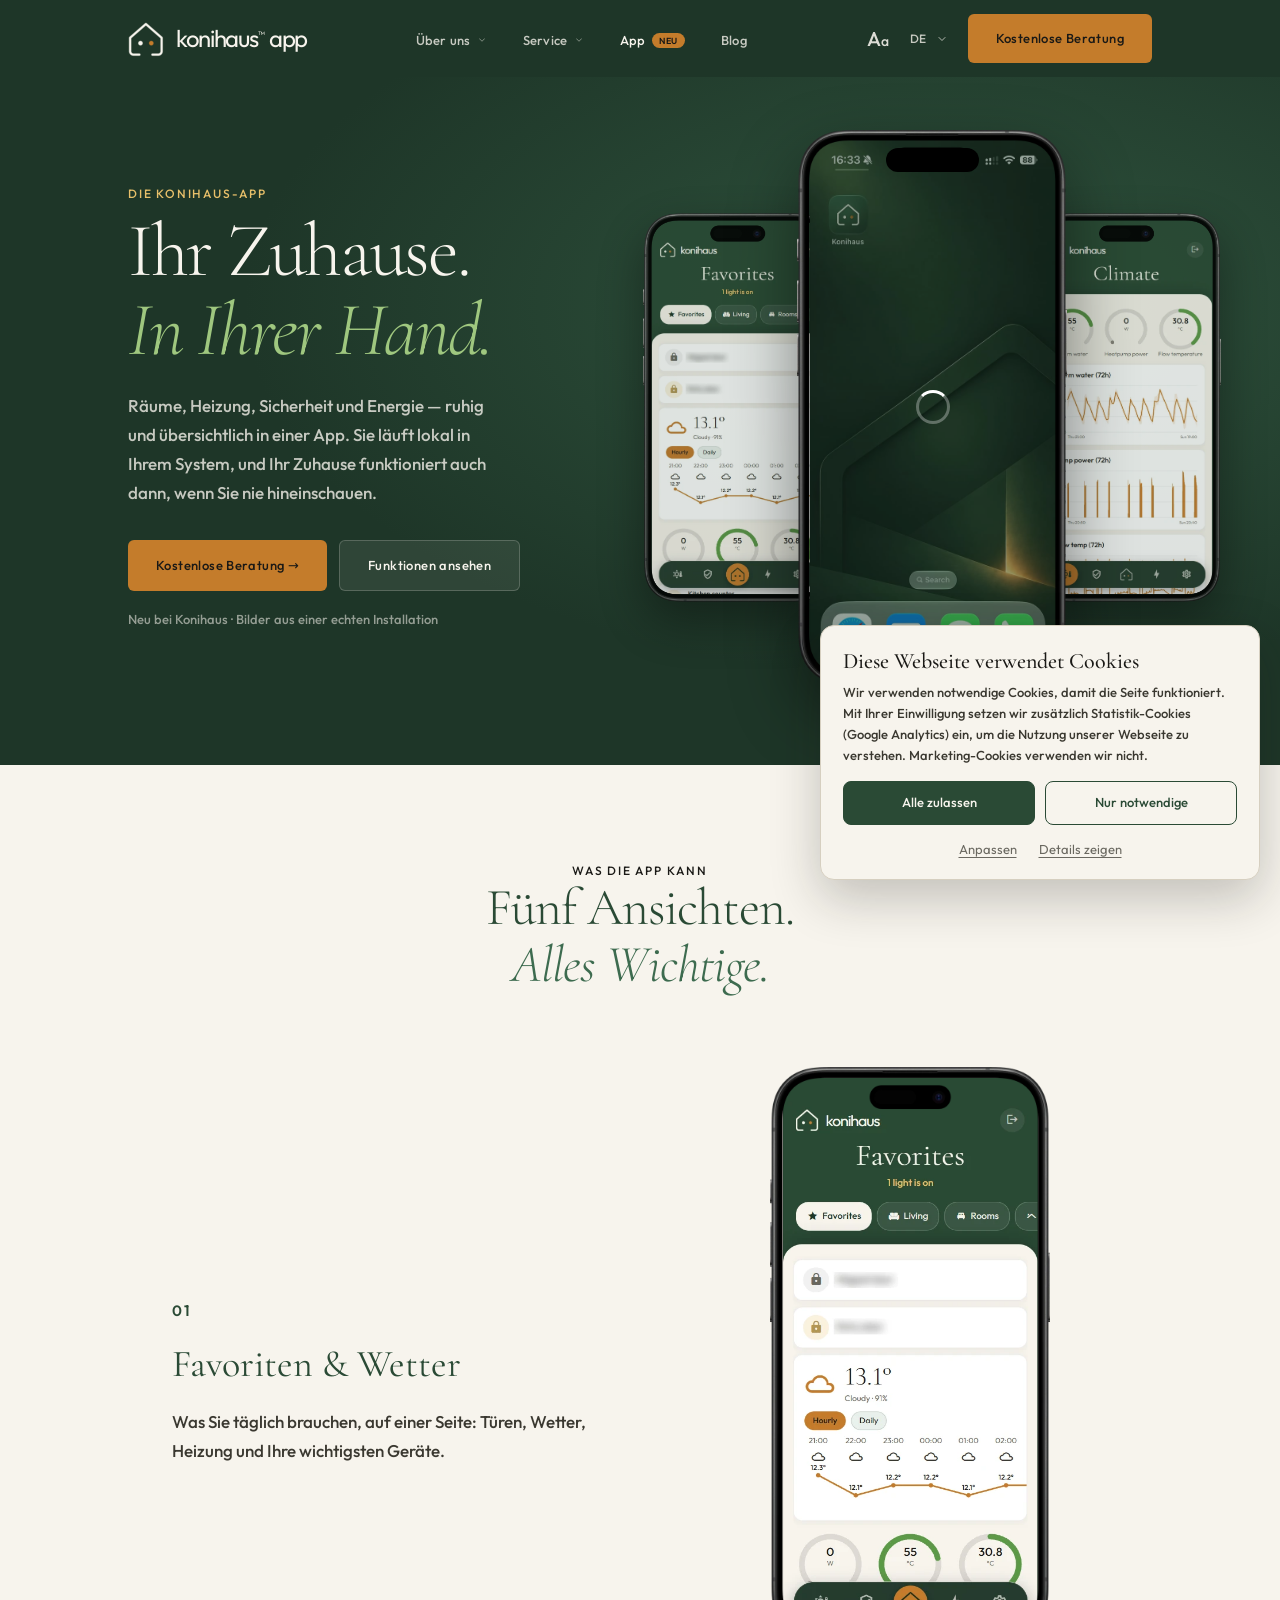
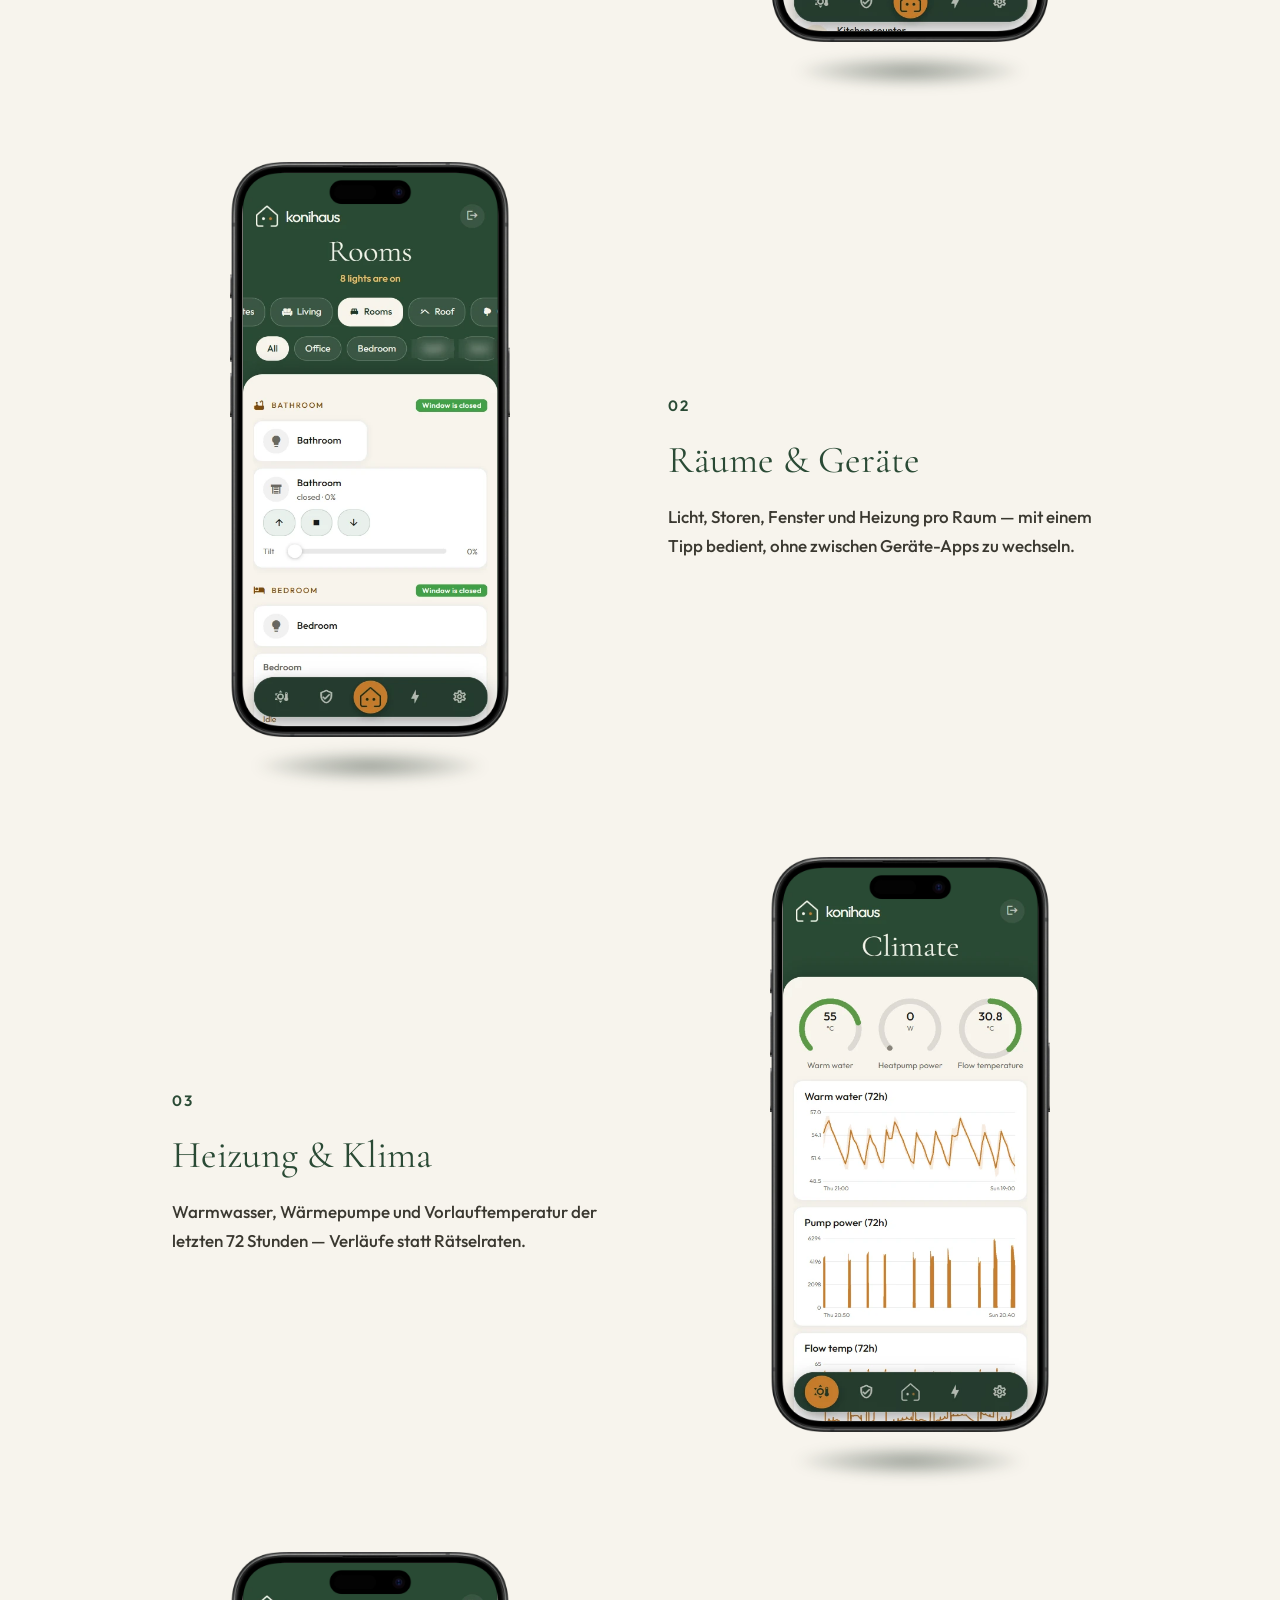
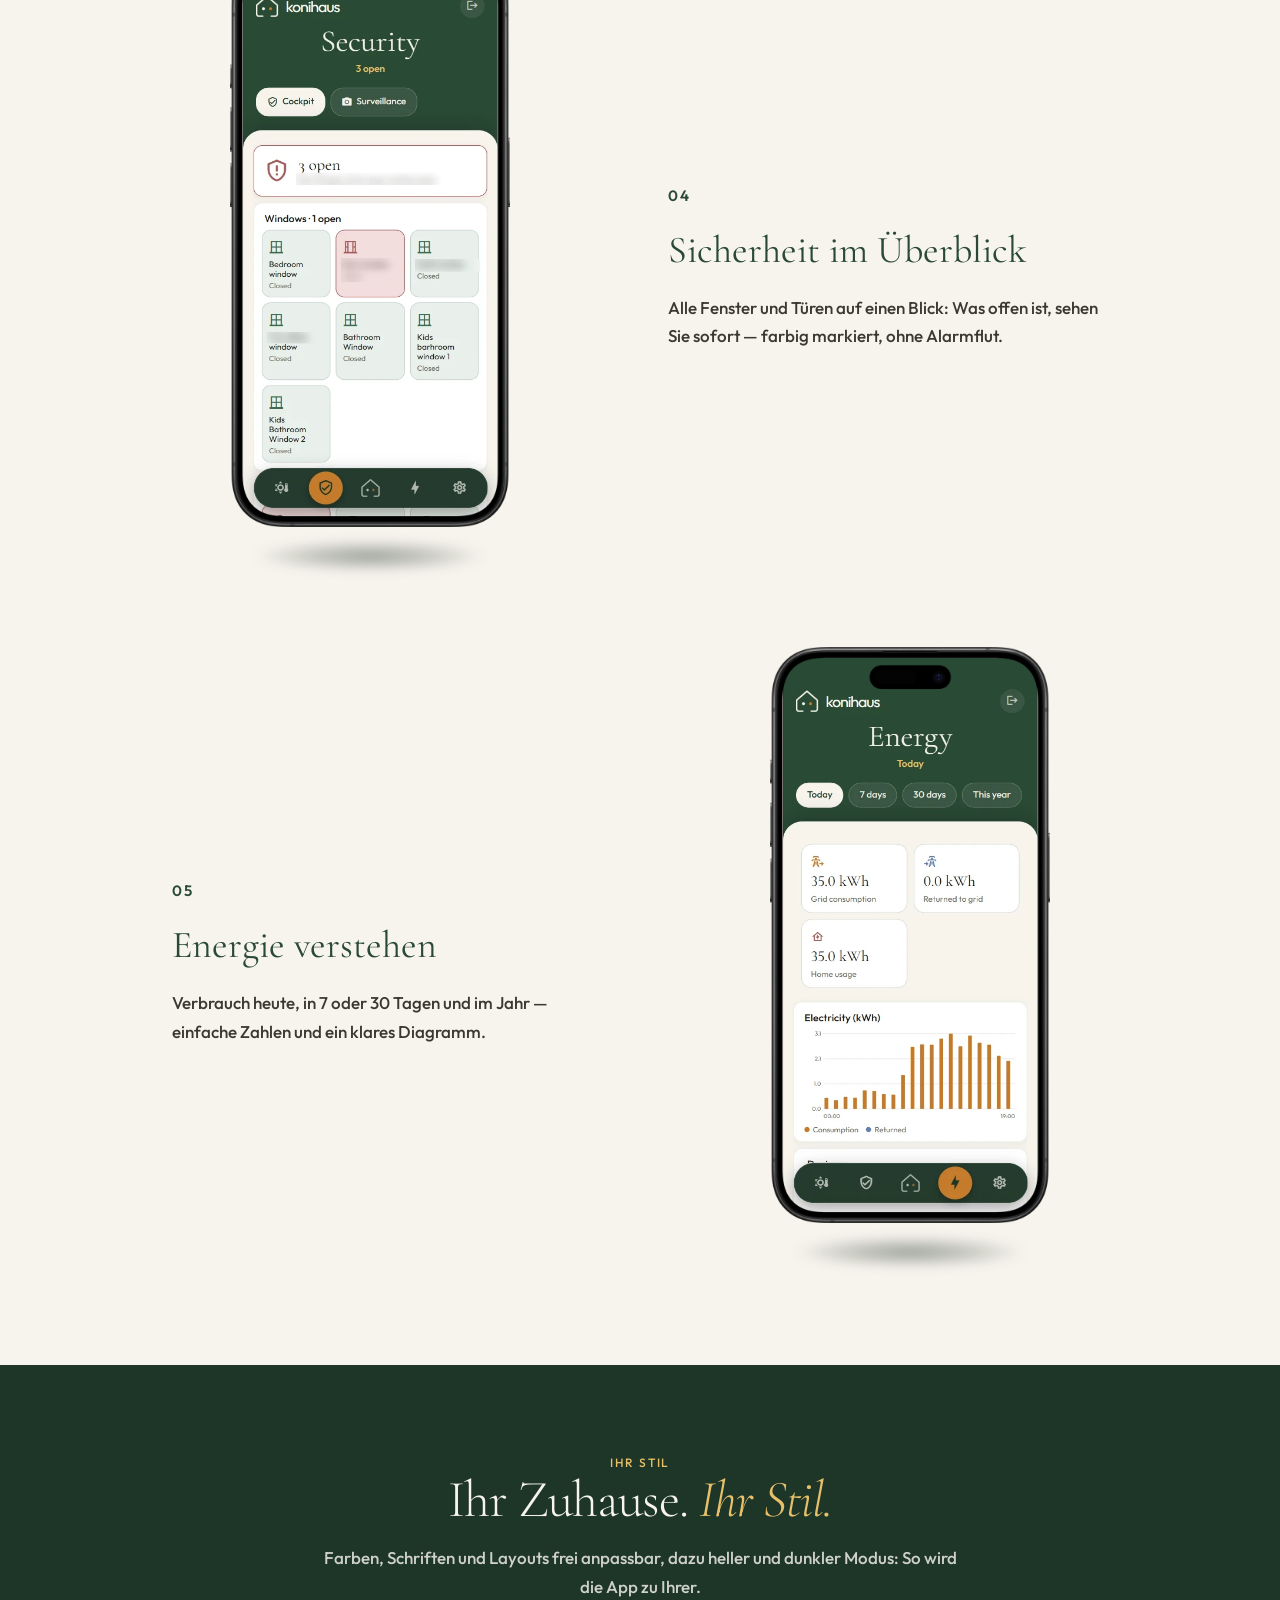
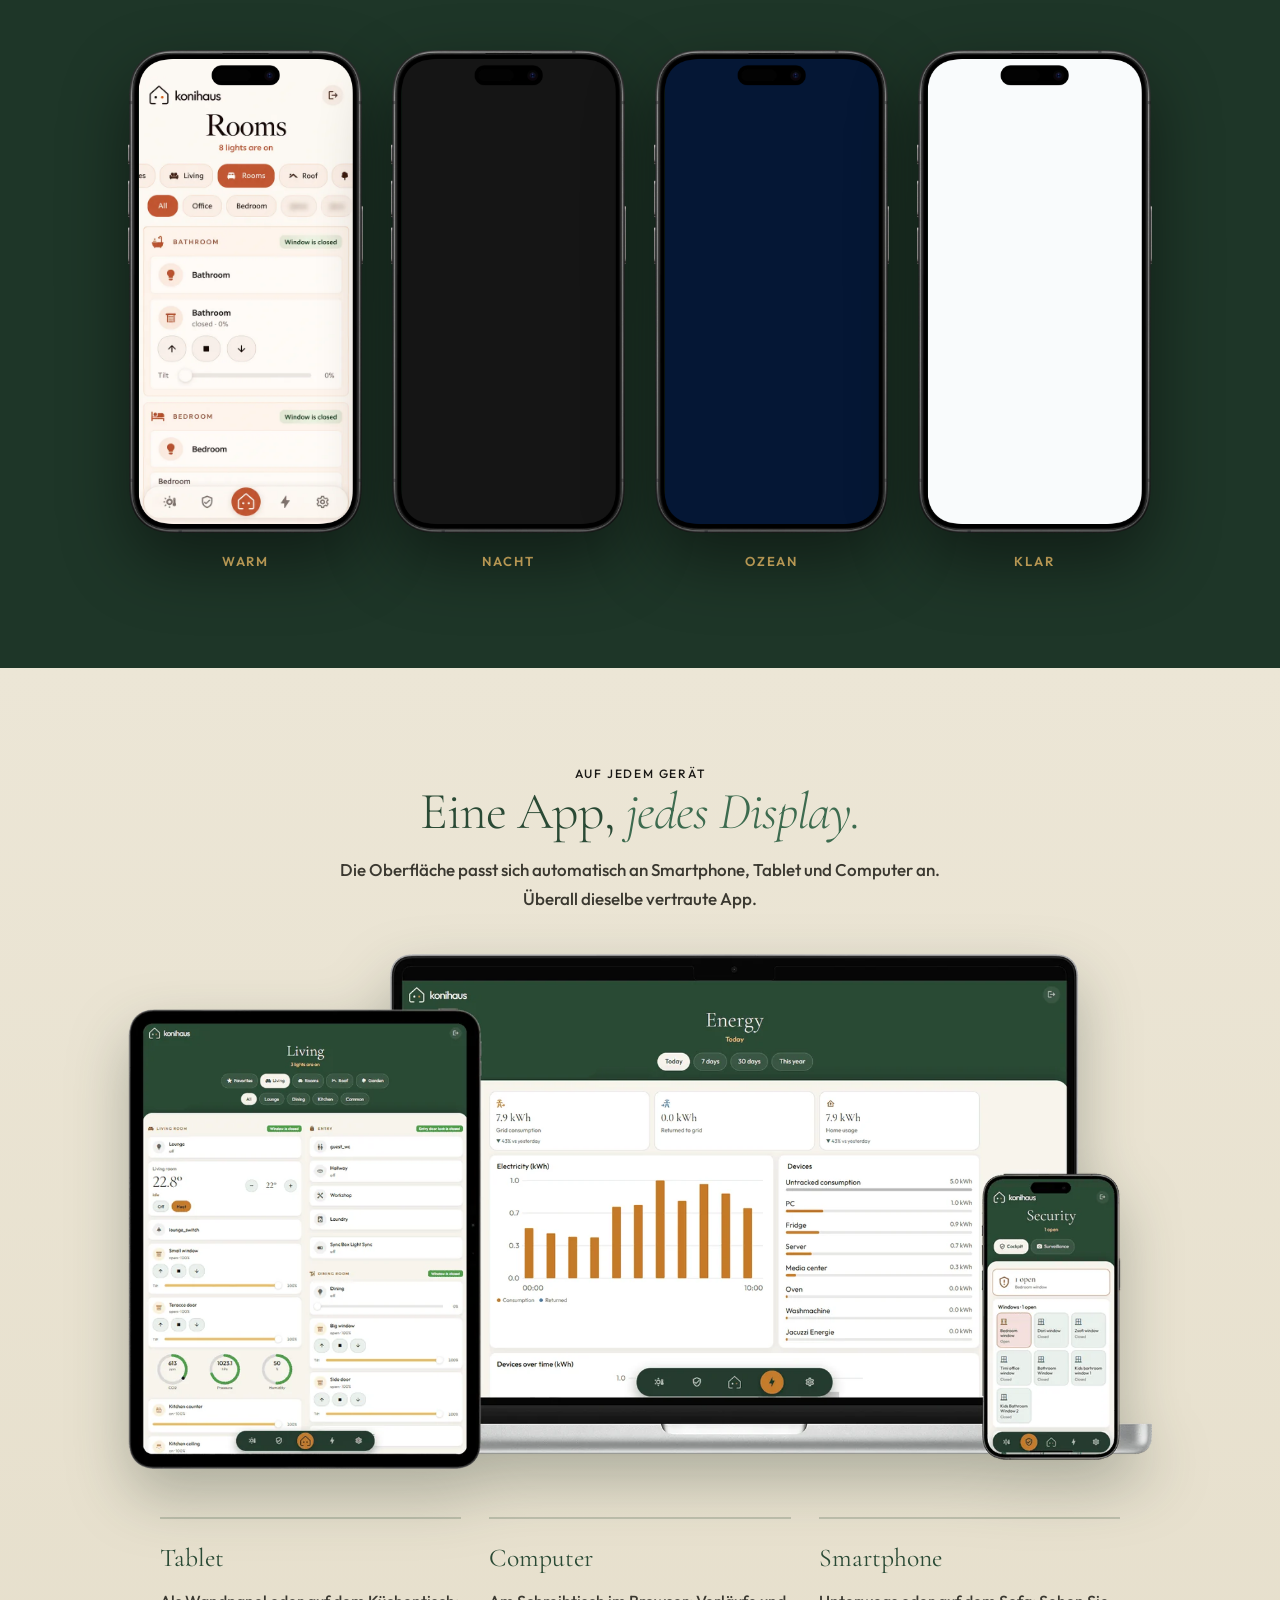
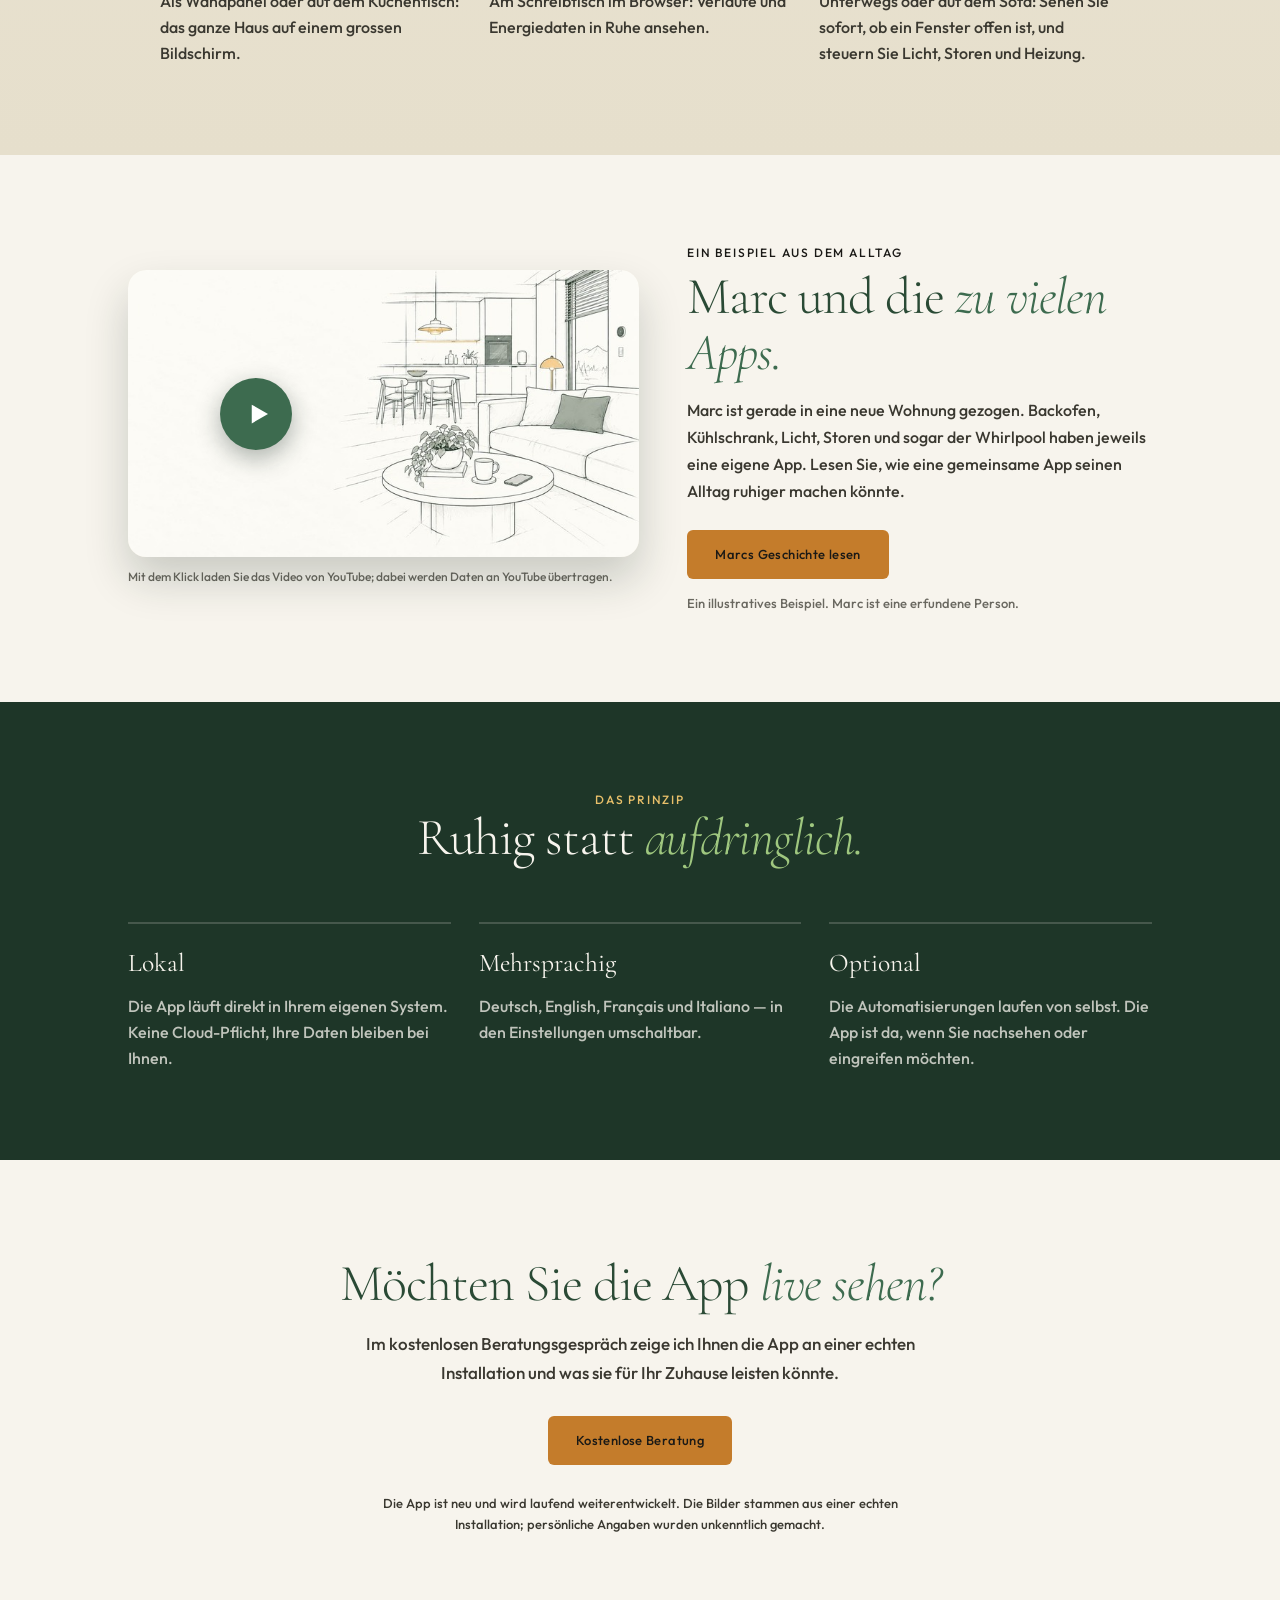
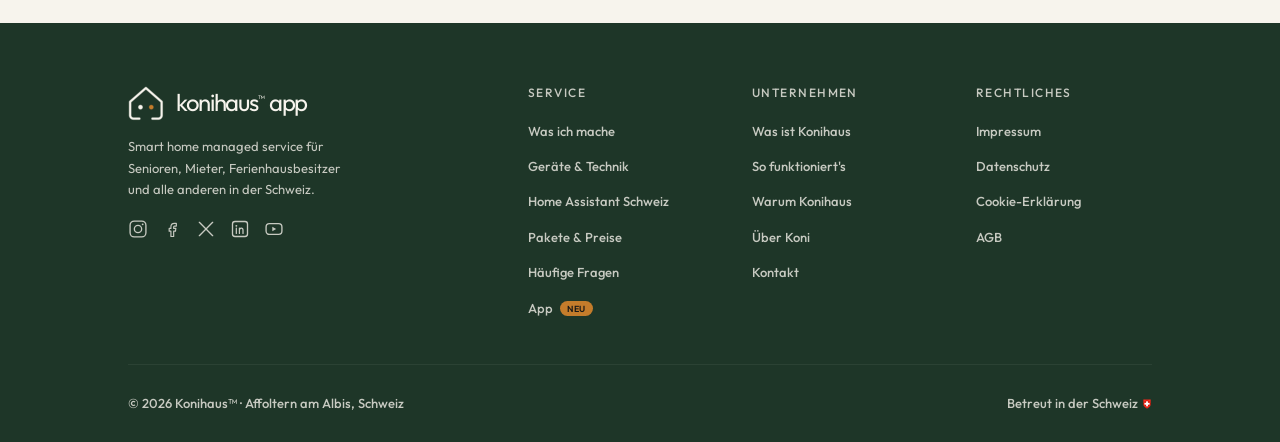
==== commit 3ac5af54: "TM" ====
--- a/index.html
+++ b/index.html
@@ -51,7 +51,7 @@
       <div class="nav__inner">
         <a href="/" class="logo" aria-label="Konihaus App">
           <div class="logo-image"></div>
-          <div class="wordmark">konihaus app</div>
+          <div class="wordmark">konihaus<sup class="tm">™</sup> app</div>
         </a>
         <ul class="nav__links">
             <li class="has-sub">
@@ -315,7 +315,7 @@
         <div>
           <a href="/" class="logo" aria-label="Konihaus App">
             <div class="logo-image"></div>
-            <div class="wordmark">konihaus app</div>
+            <div class="wordmark">konihaus<sup class="tm">™</sup> app</div>
           </a>
           <p class="footer__tagline" data-i18n="footer.tagline">Smart home managed service für Senioren, Mieter, Ferienhausbesitzer und alle anderen in der Schweiz.</p>
           <div class="footer__social" aria-label="Social Media">
@@ -383,7 +383,7 @@
         </div>
       </div>
       <div class="footer__bottom">
-        <p class="footer__copy" data-i18n="footer.copy">© 2026 Konihaus · Affoltern am Albis, Schweiz</p>
+        <p class="footer__copy" data-i18n="footer.copy">© 2026 Konihaus™ · Affoltern am Albis, Schweiz</p>
         <p class="fch" data-i18n="footer.ch">Betreut in der Schweiz</p>
       </div>
     </div>
--- a/styles.css
+++ b/styles.css
@@ -5352,3 +5352,5 @@
   font-kerning: normal;
   -webkit-text-size-adjust: 100%;
 }
+
+.tm { font-size: .4em; font-weight: 400; letter-spacing: 0; vertical-align: super; line-height: 0; margin-left: .08em; }
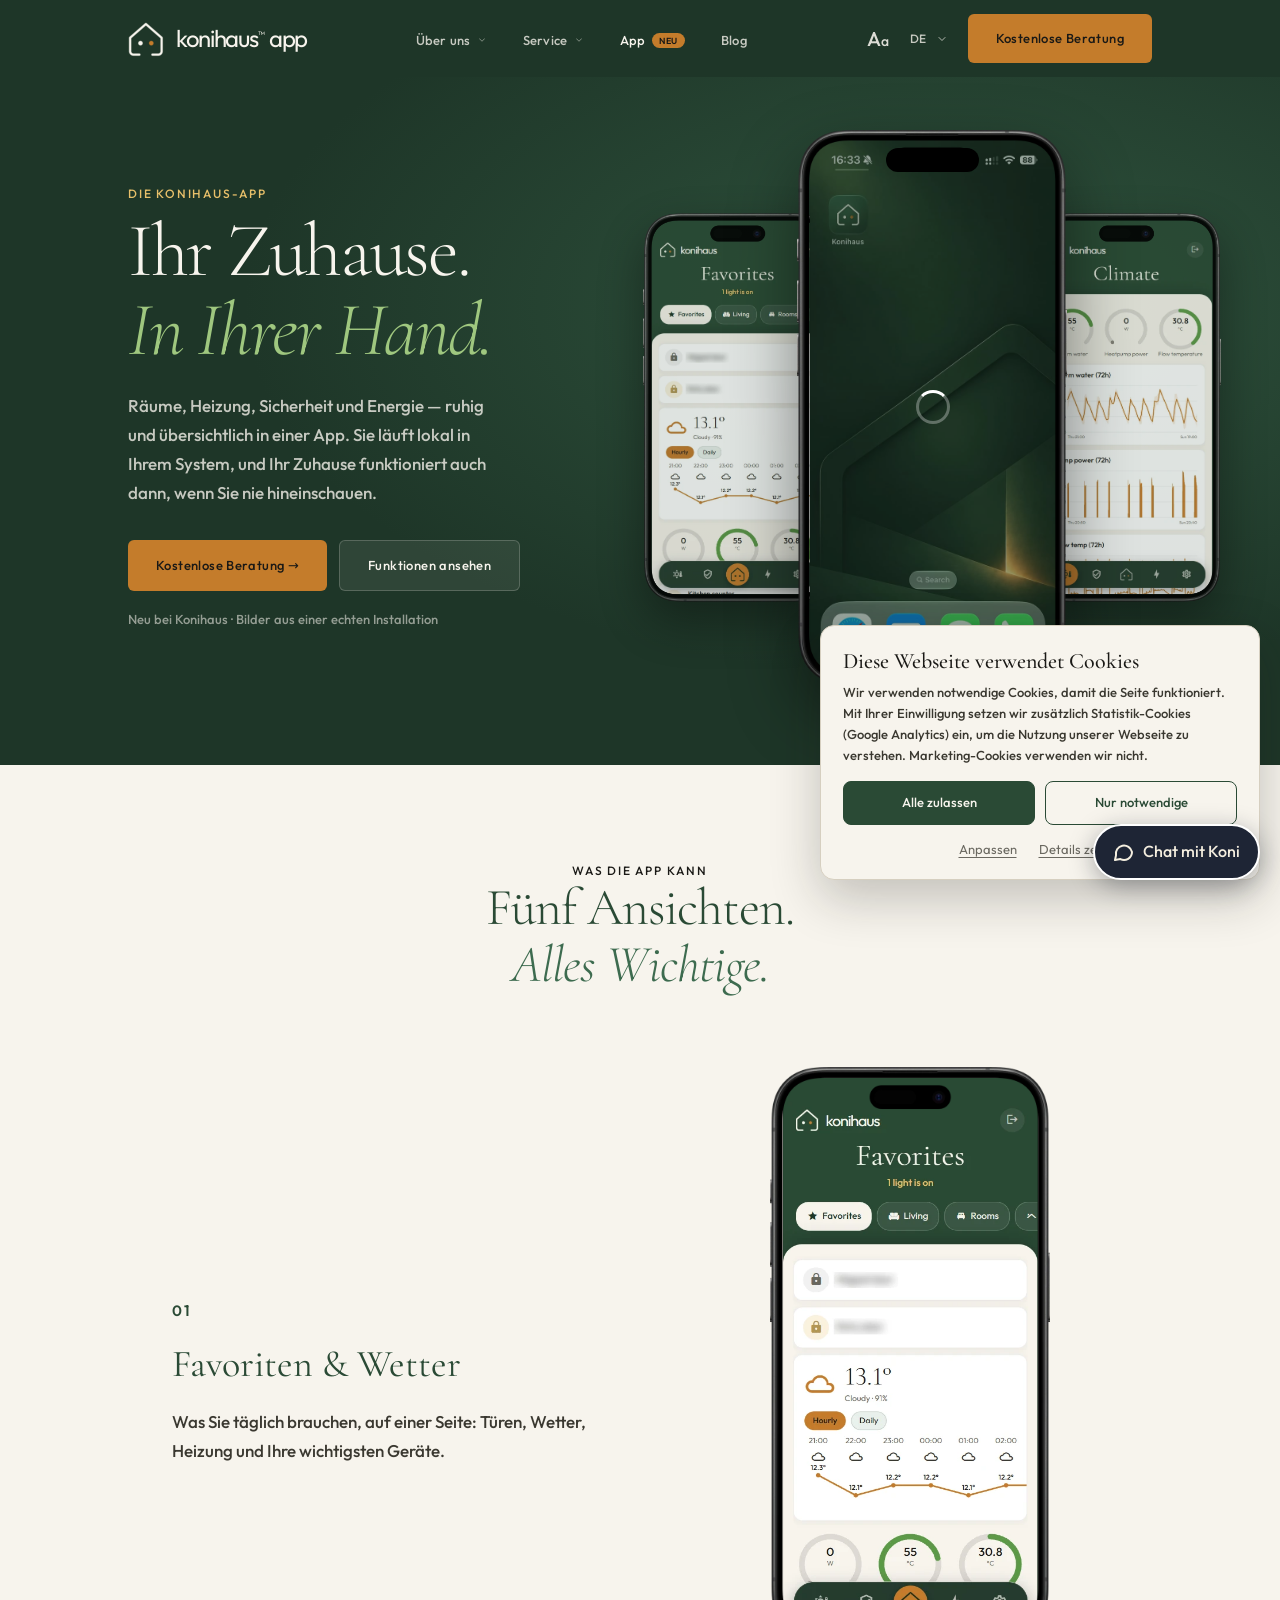
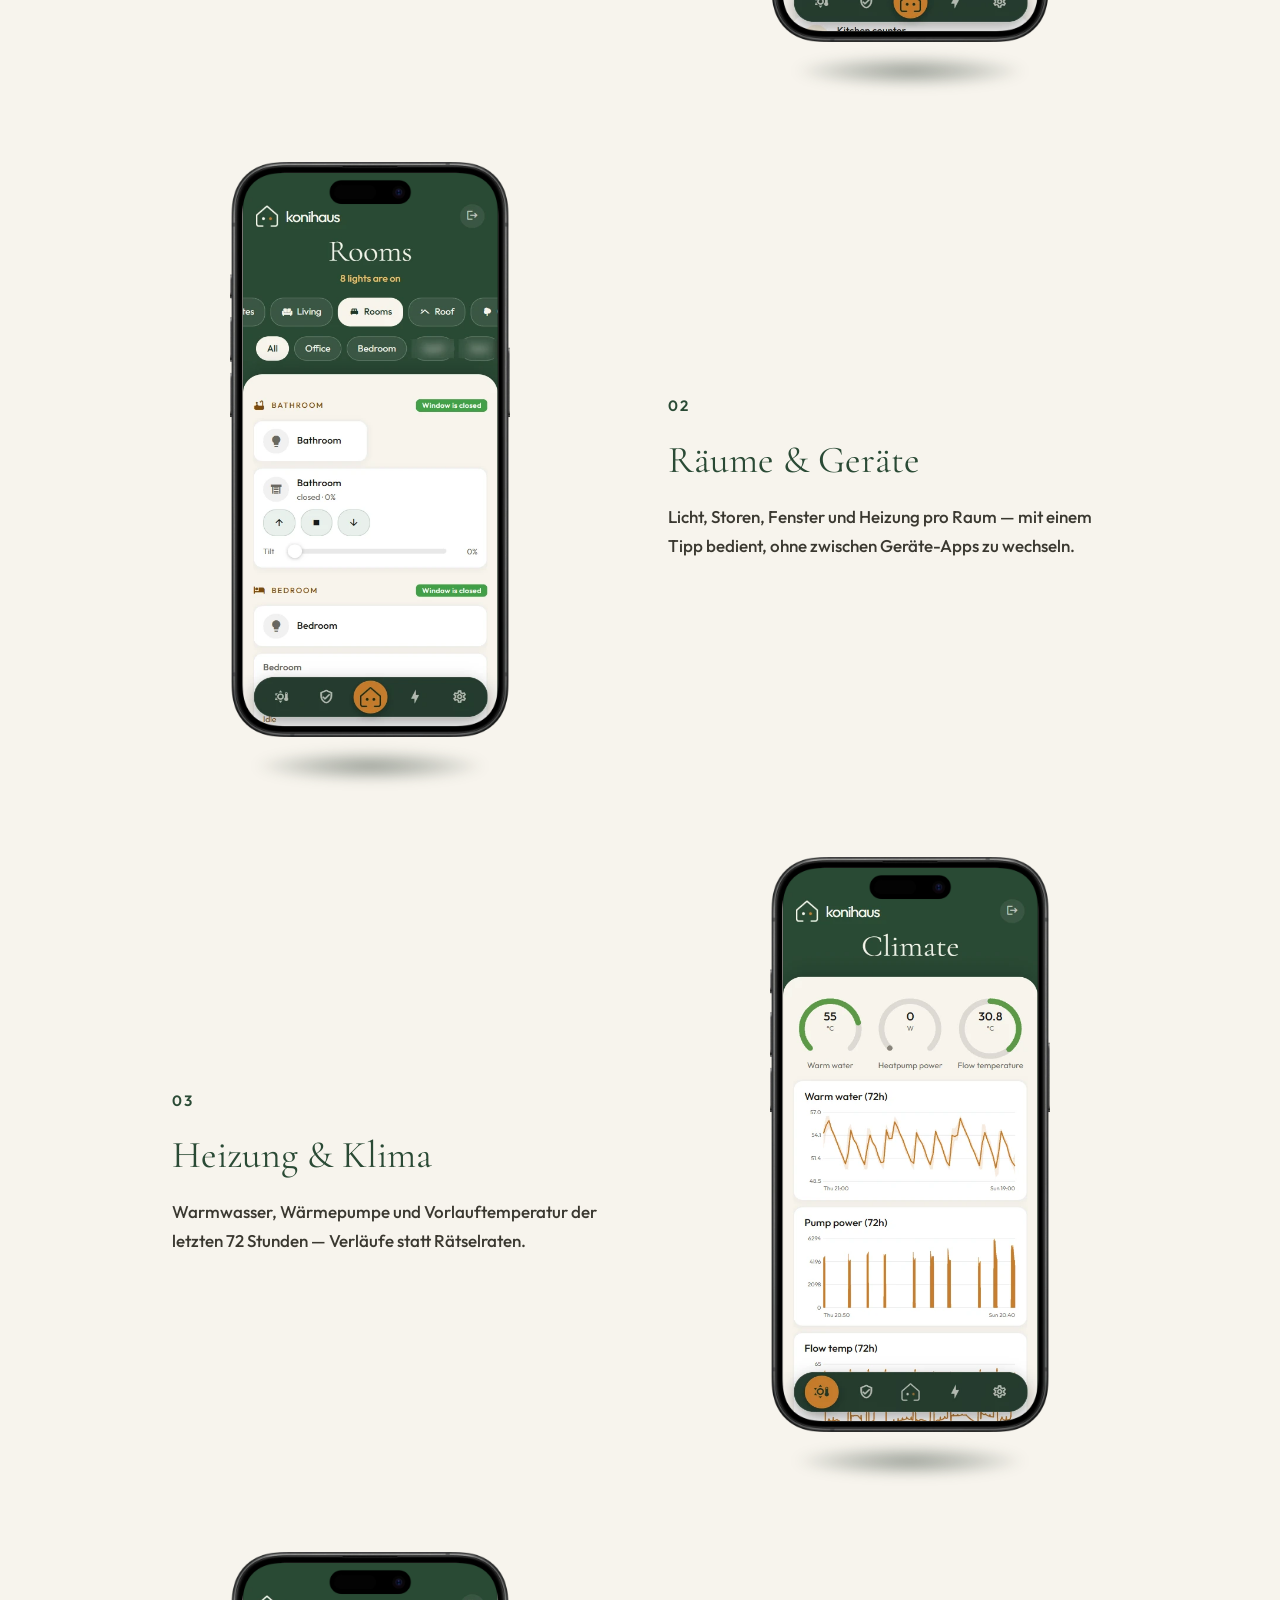
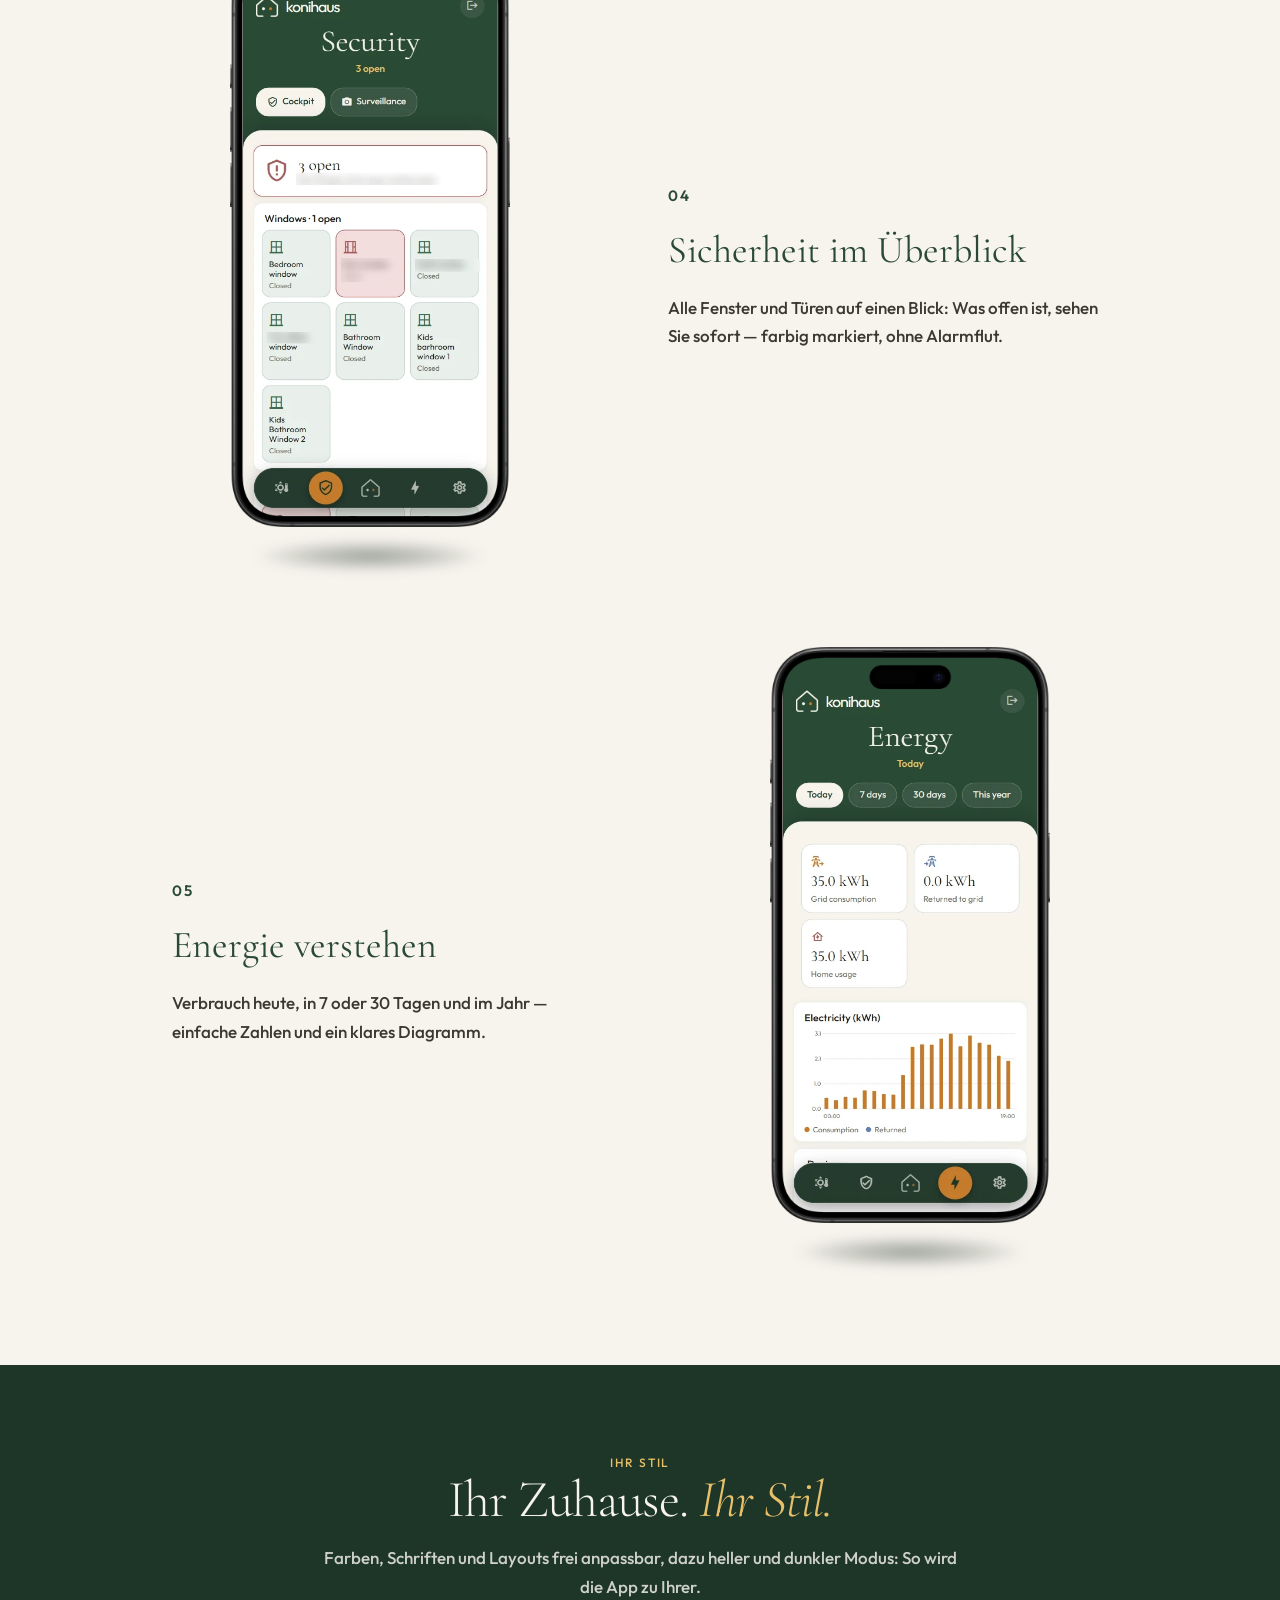
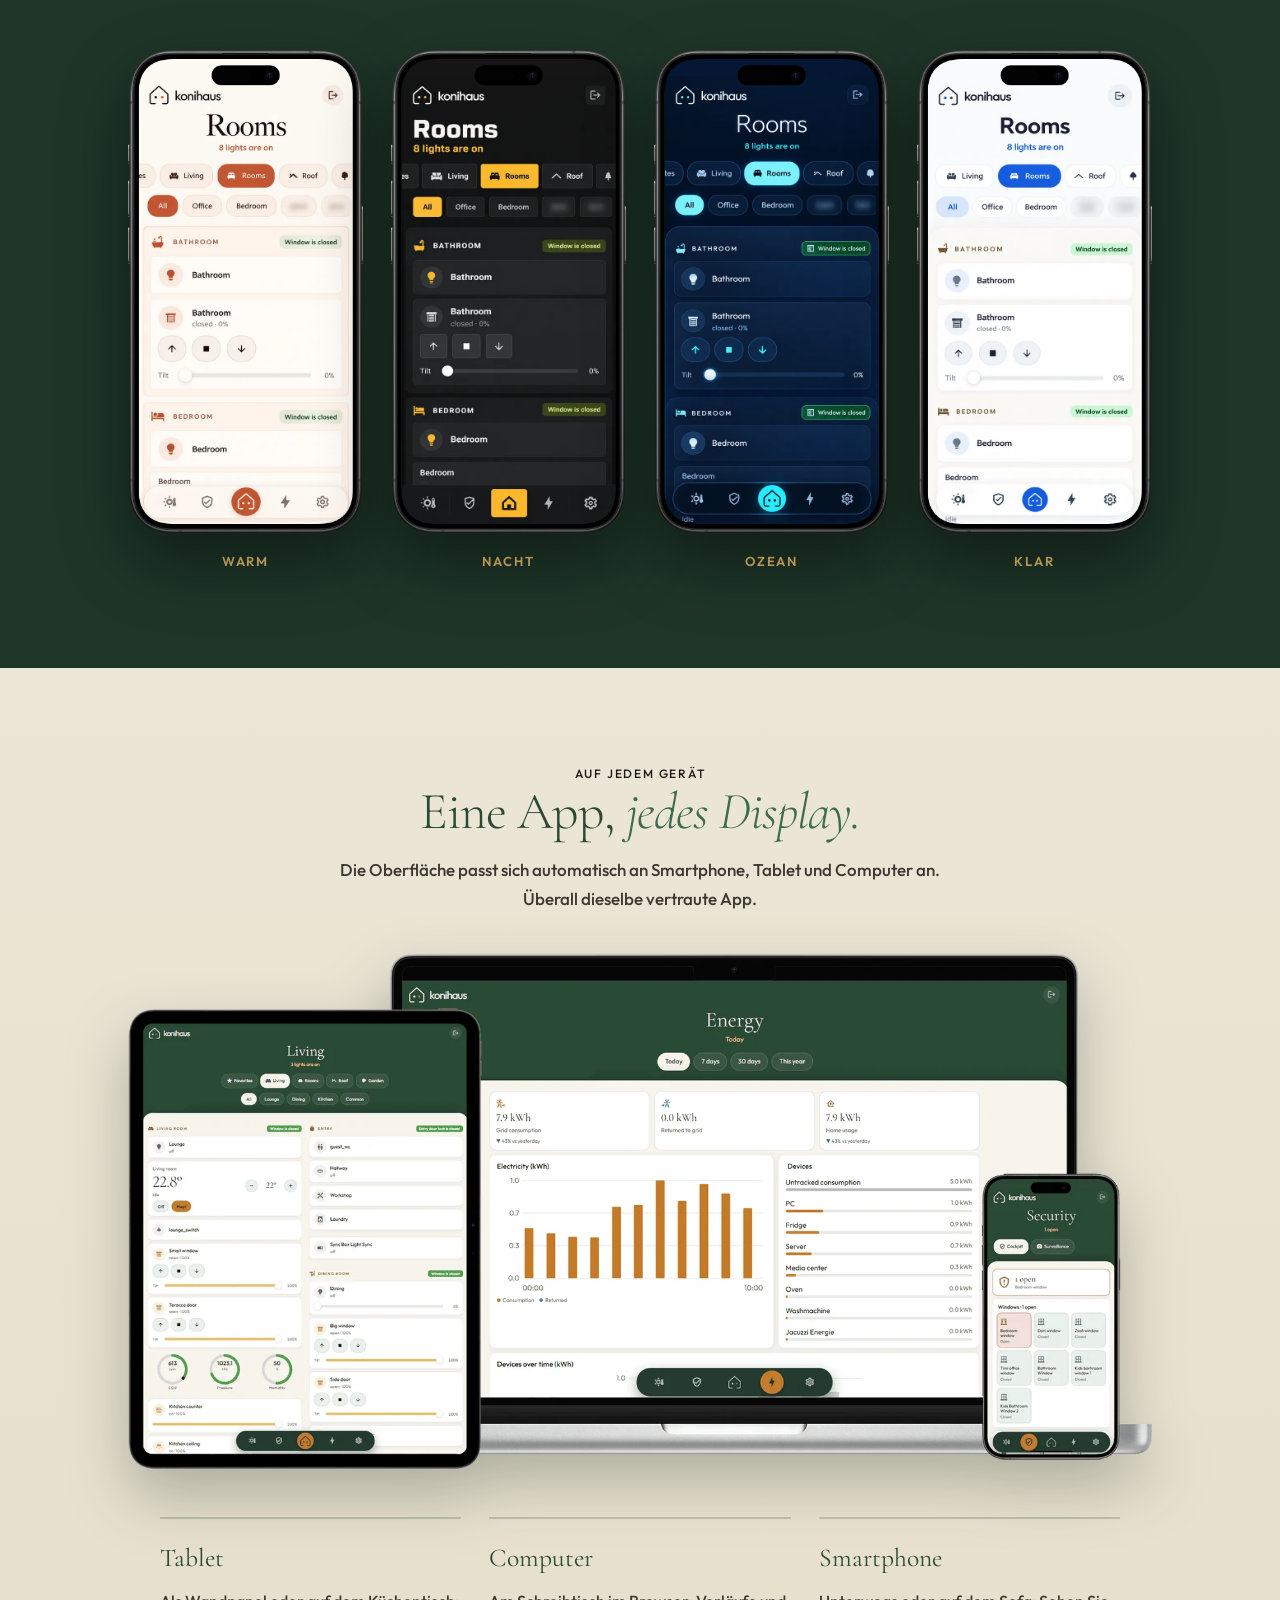
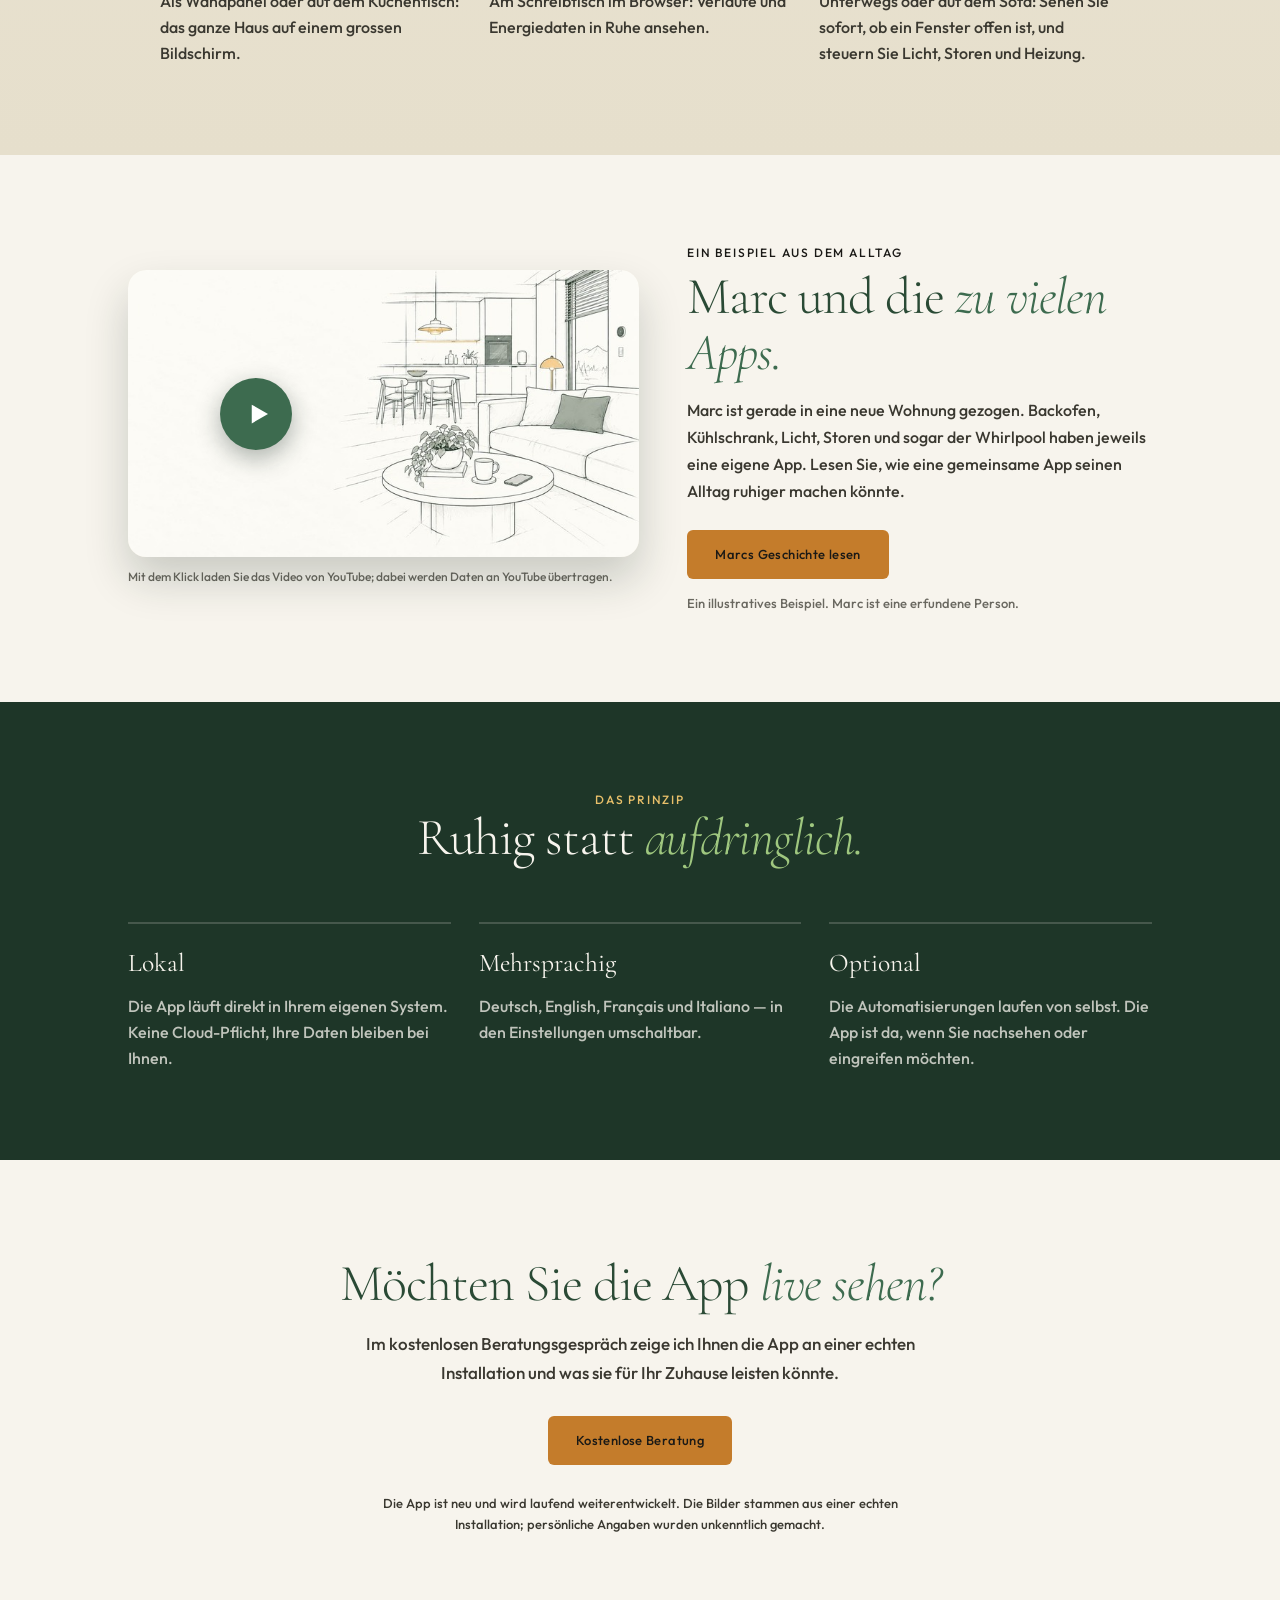
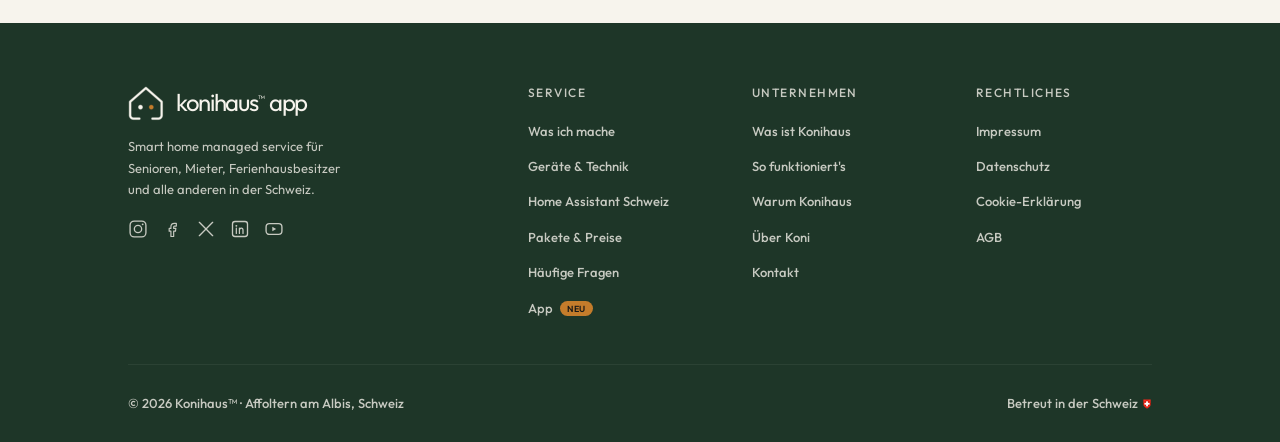
==== commit 3f1a36c5: "konihaus chat" ====
--- a/index.html
+++ b/index.html
@@ -472,6 +472,7 @@
       }).observe(document.documentElement, { attributes: true, attributeFilter: ['lang'] });
     })();
   </script>
+  <script src="/konihaus-chat.js" defer></script>
 </body>
 
 </html>
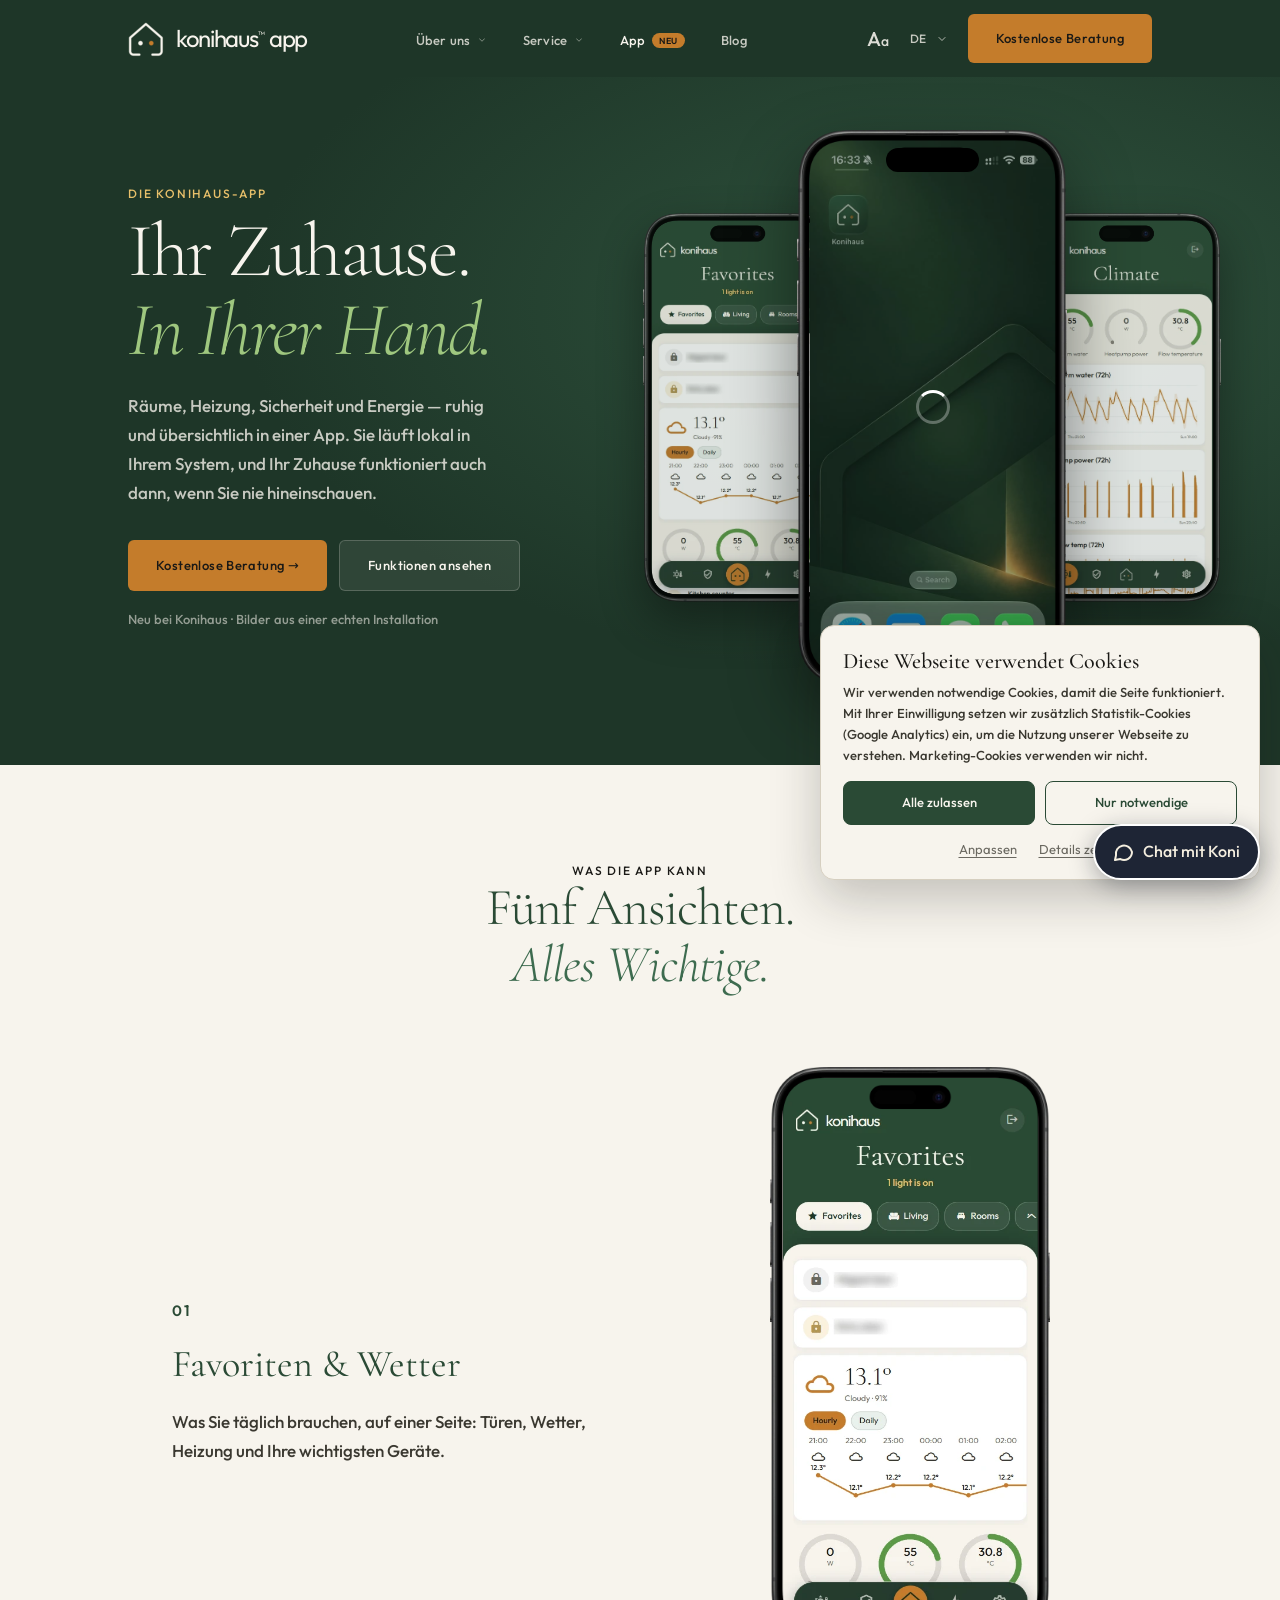
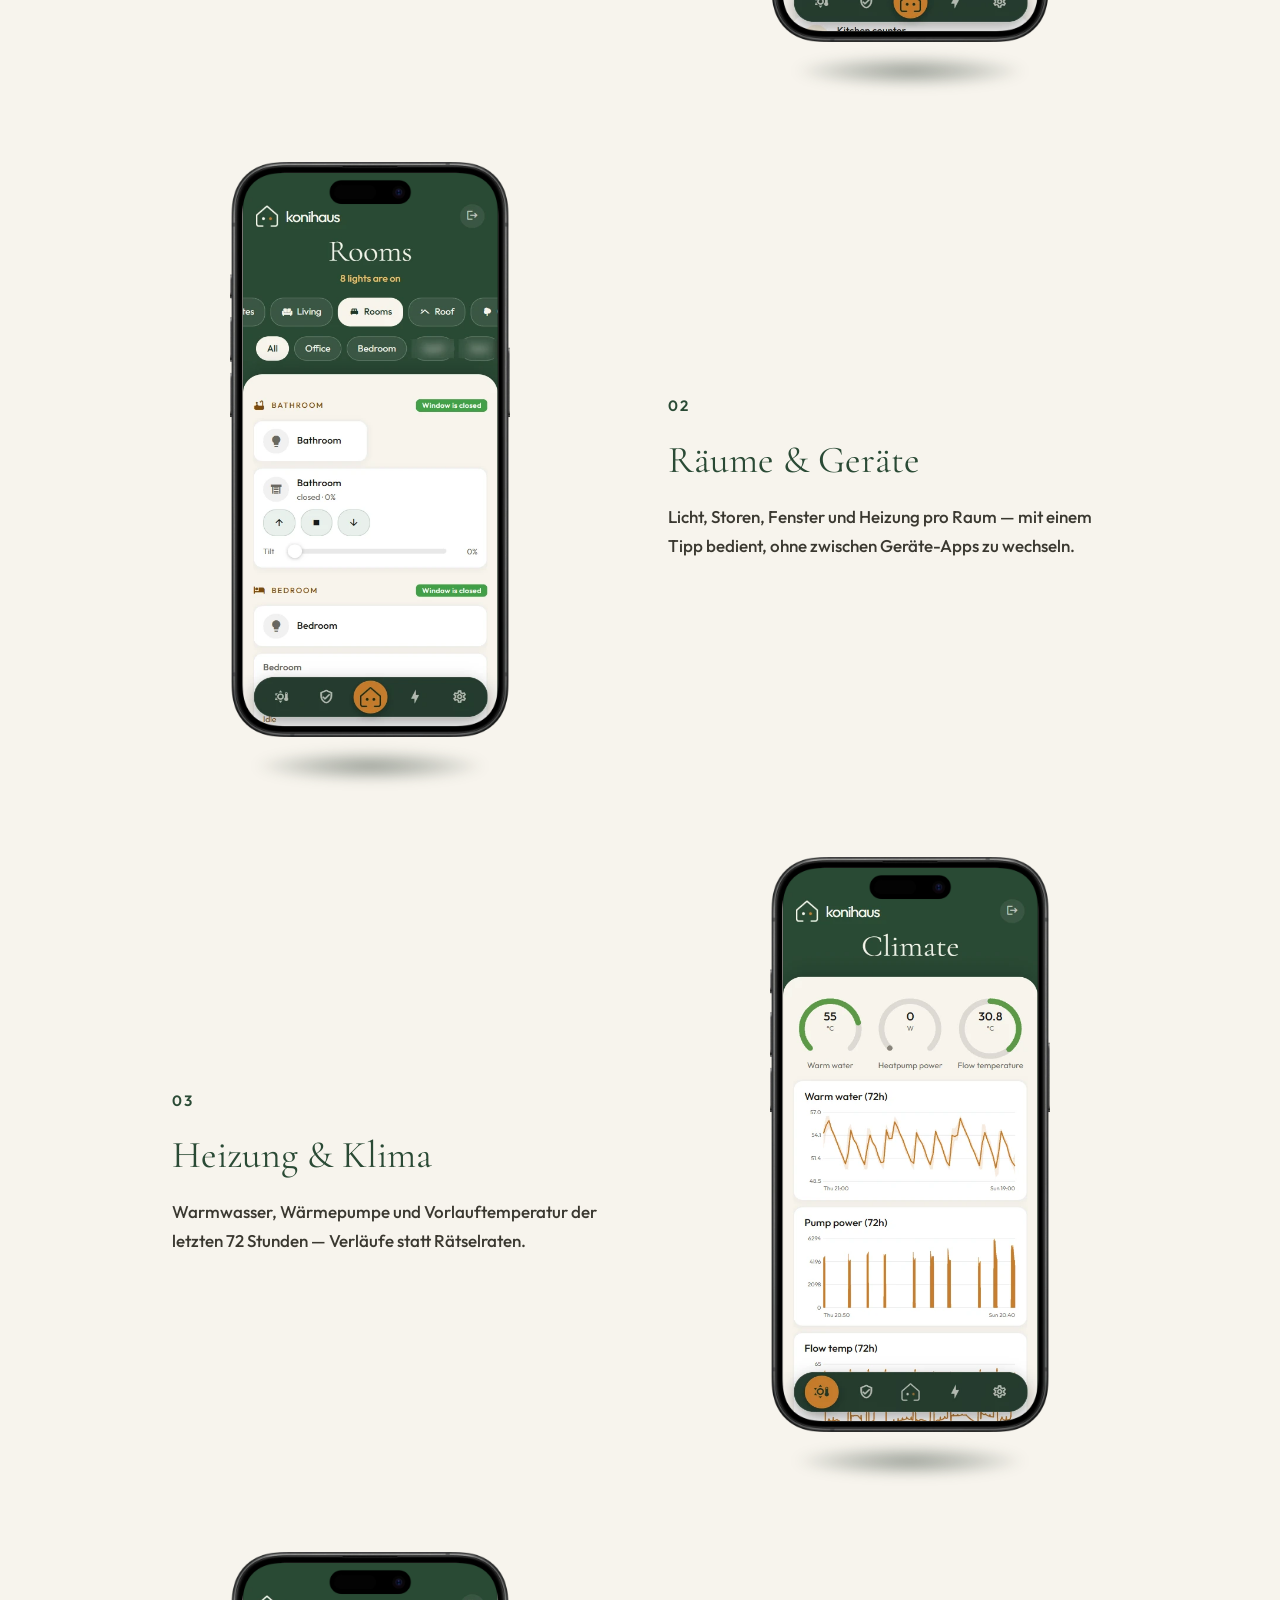
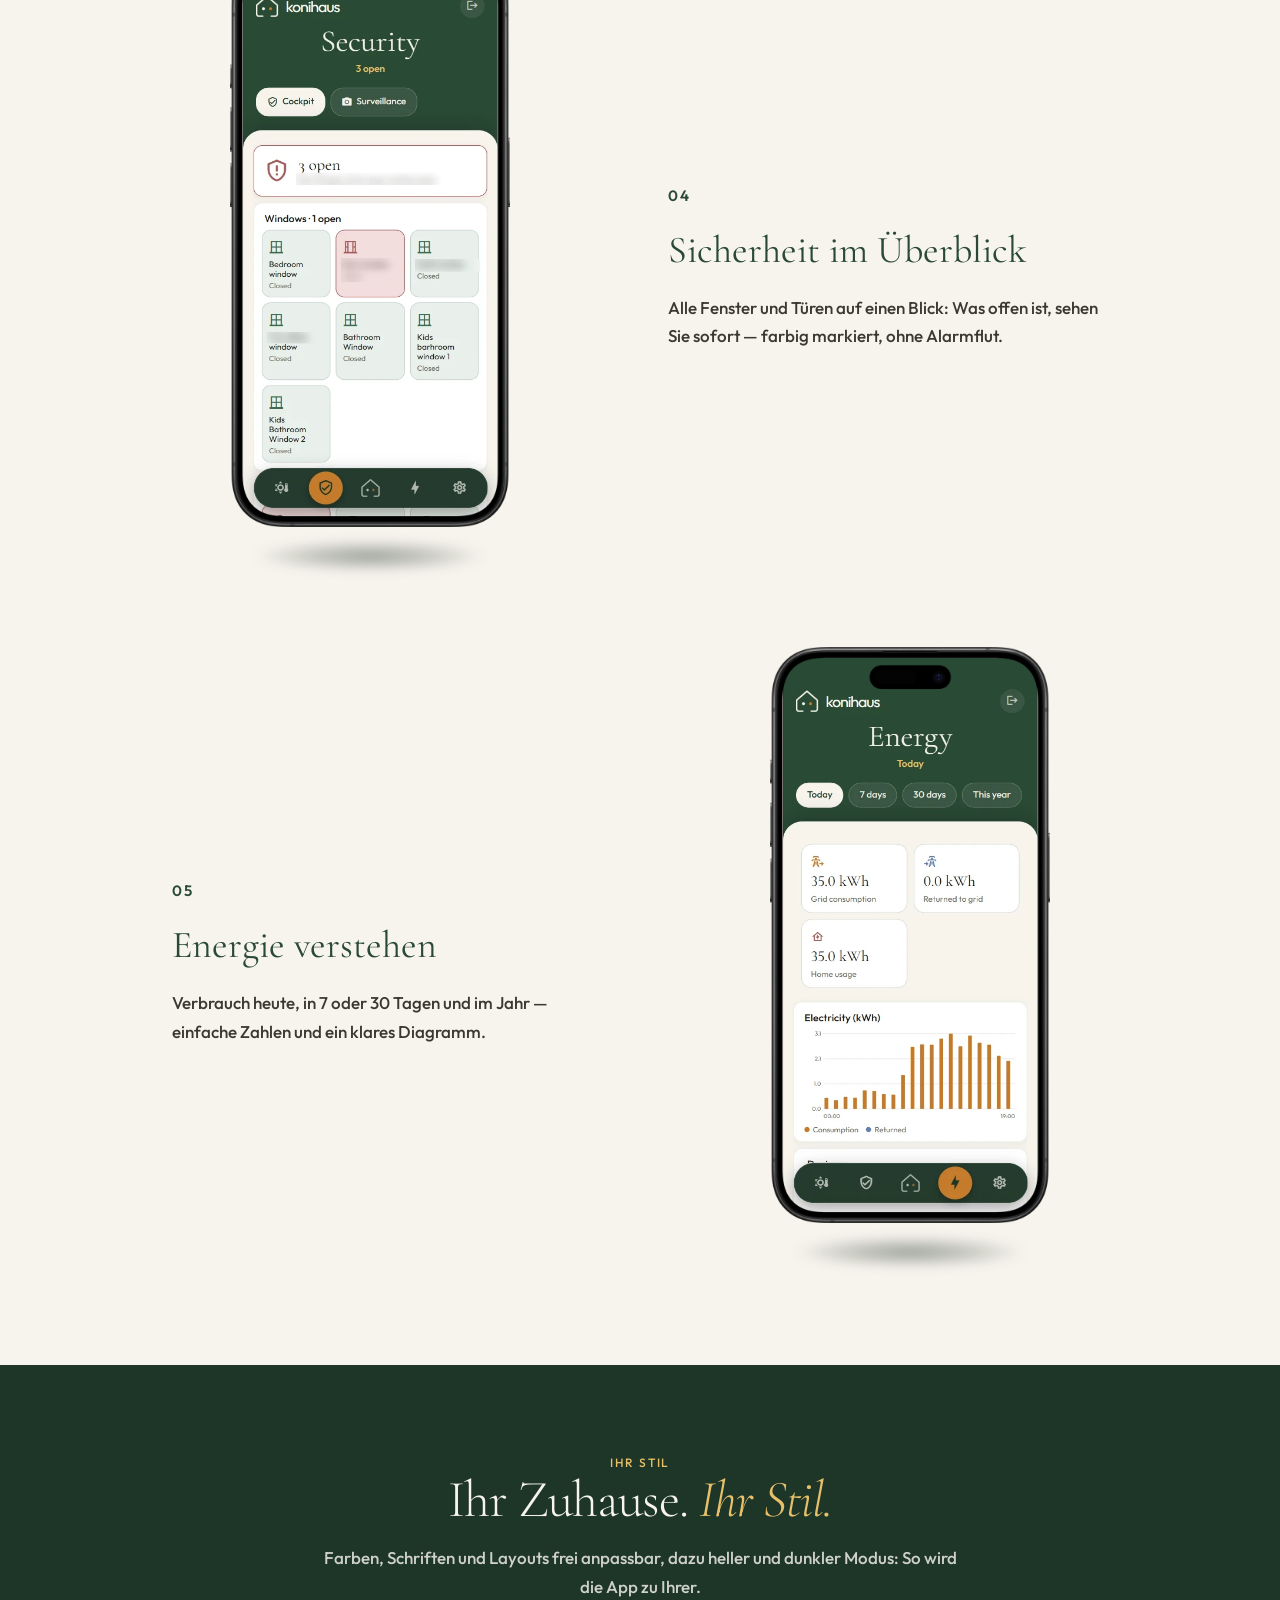
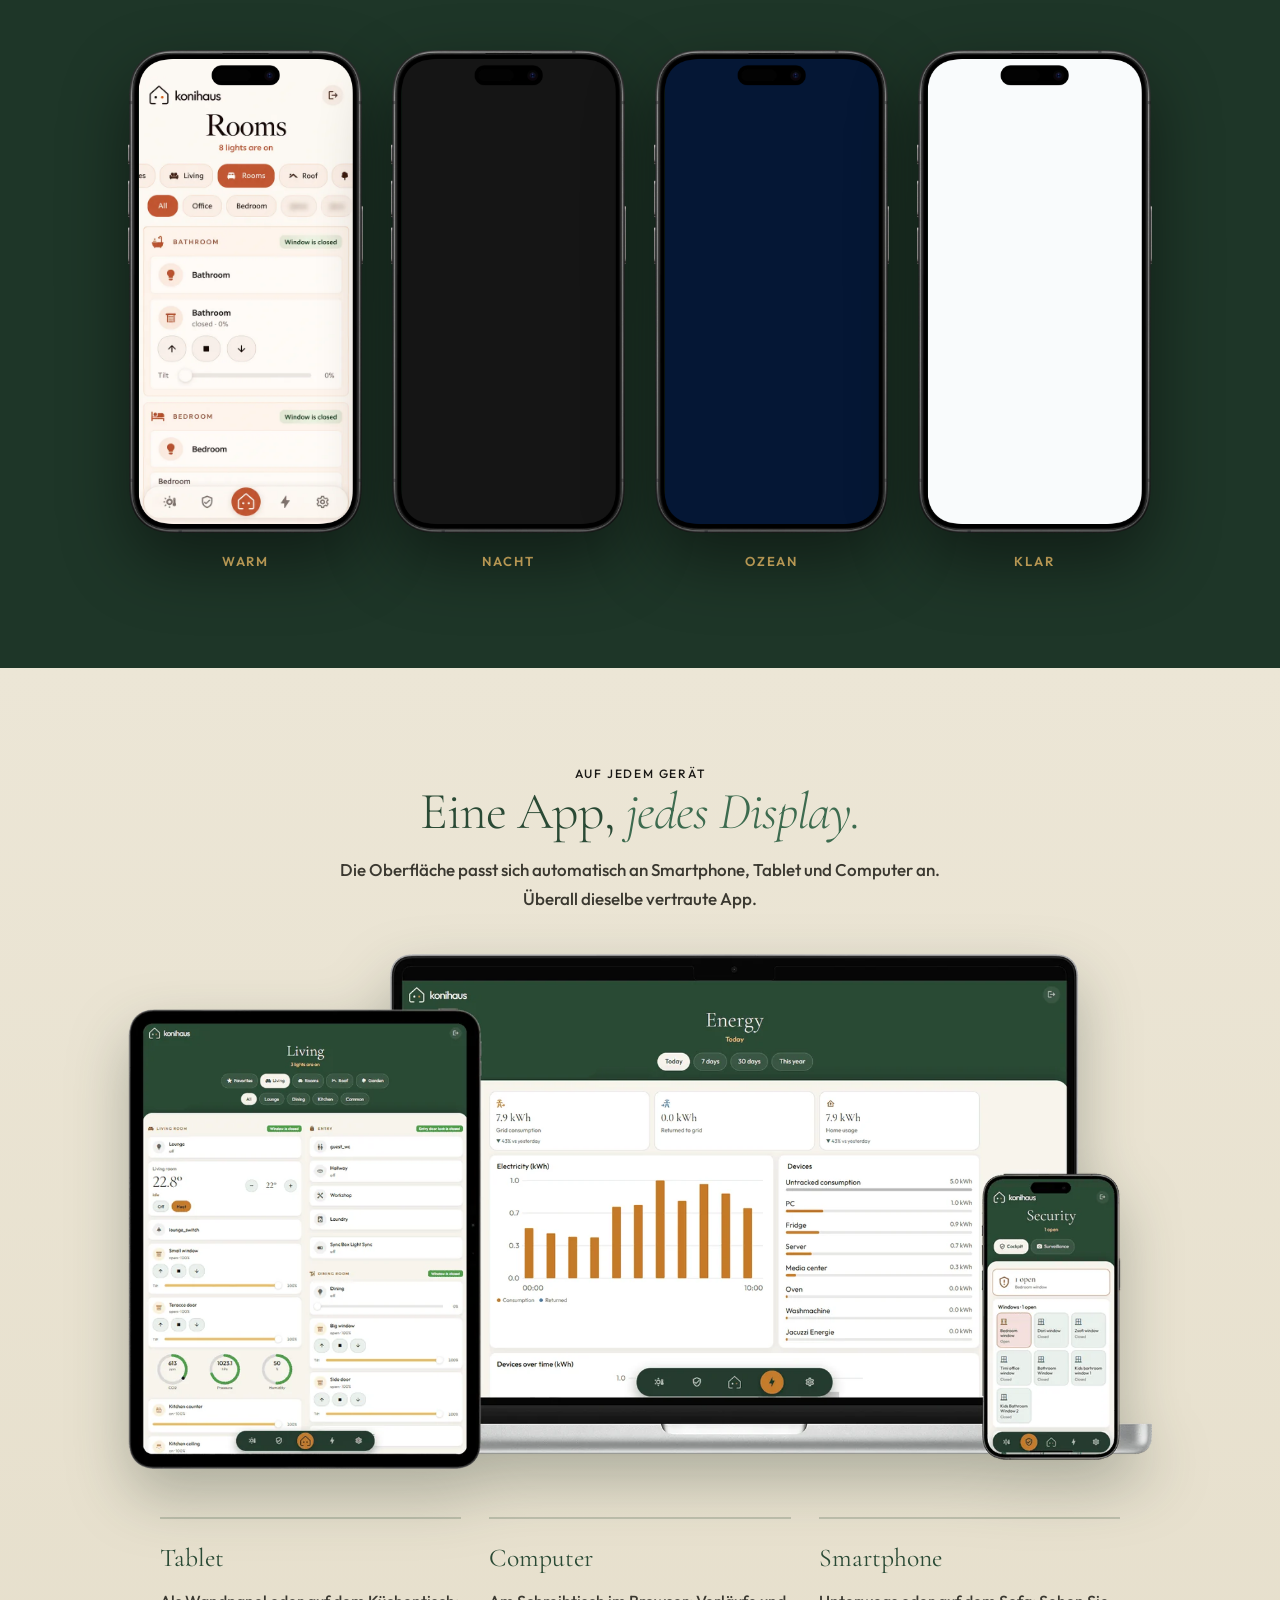
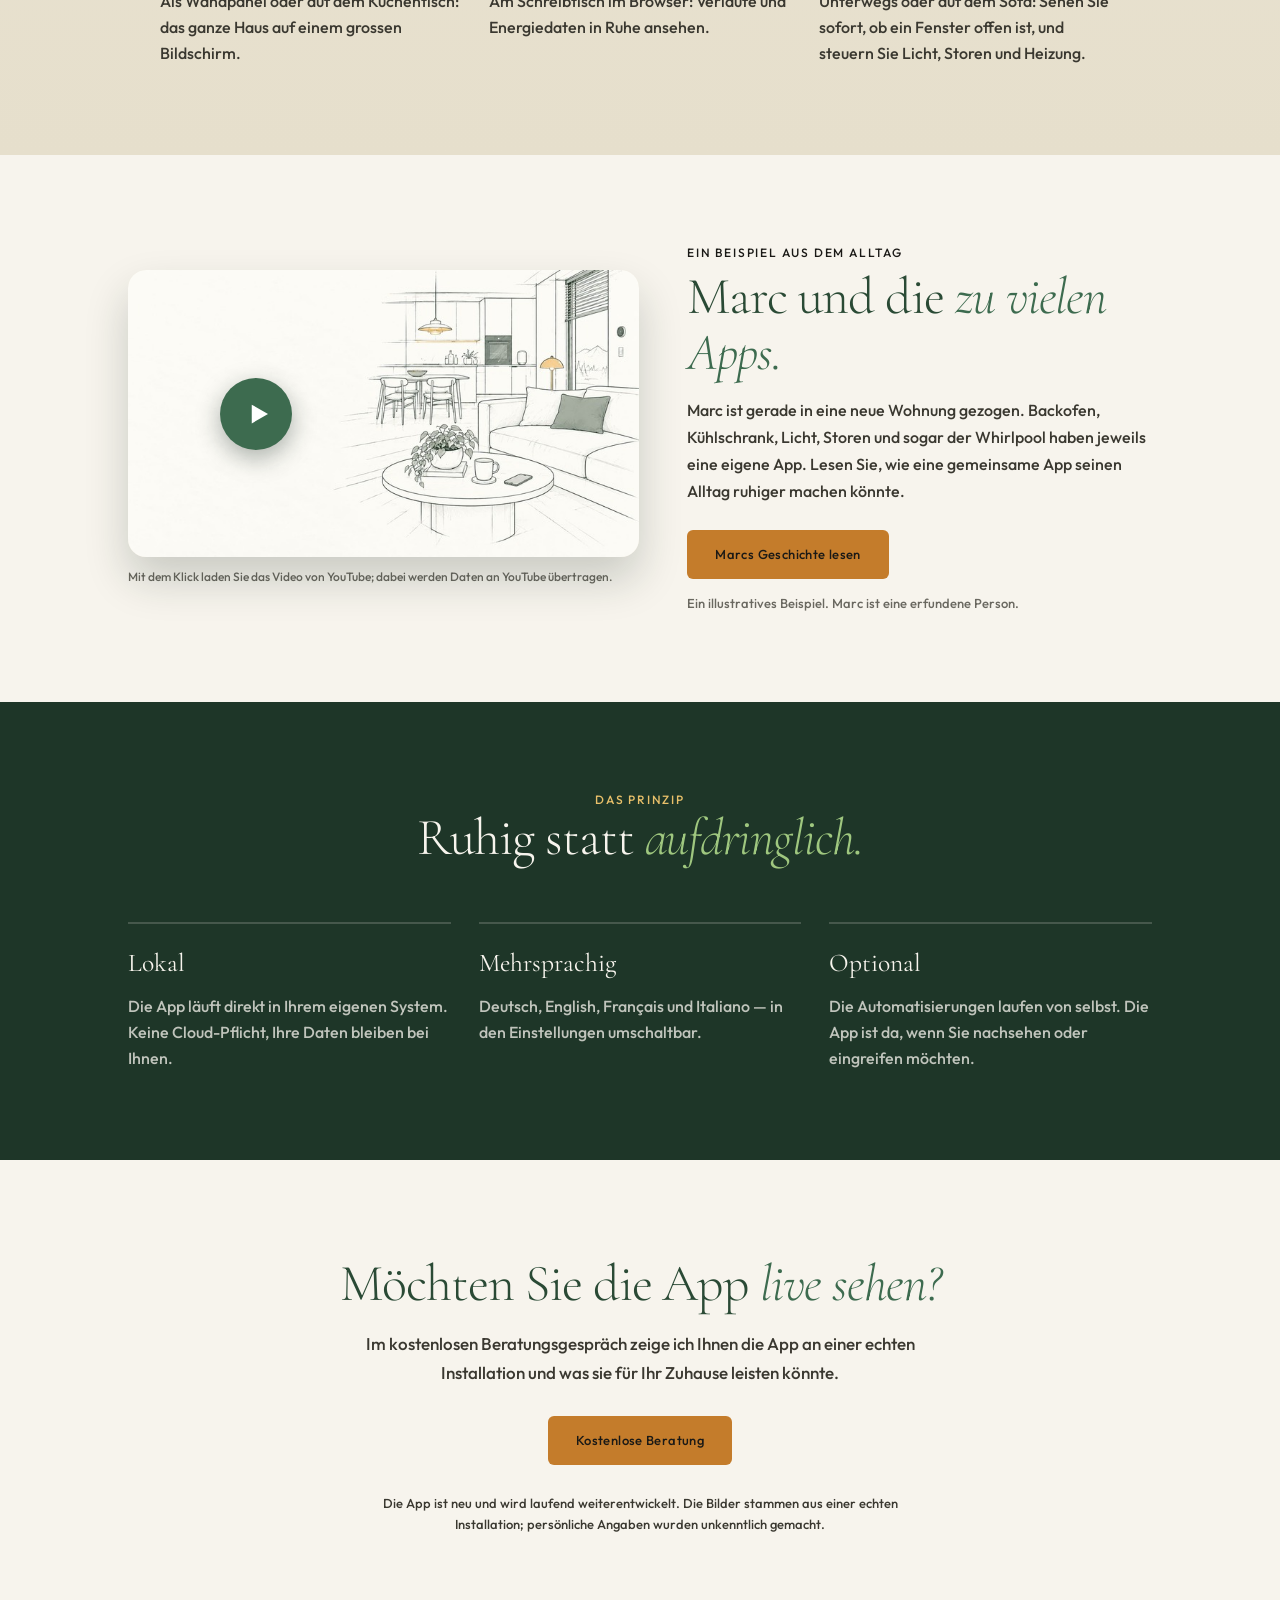
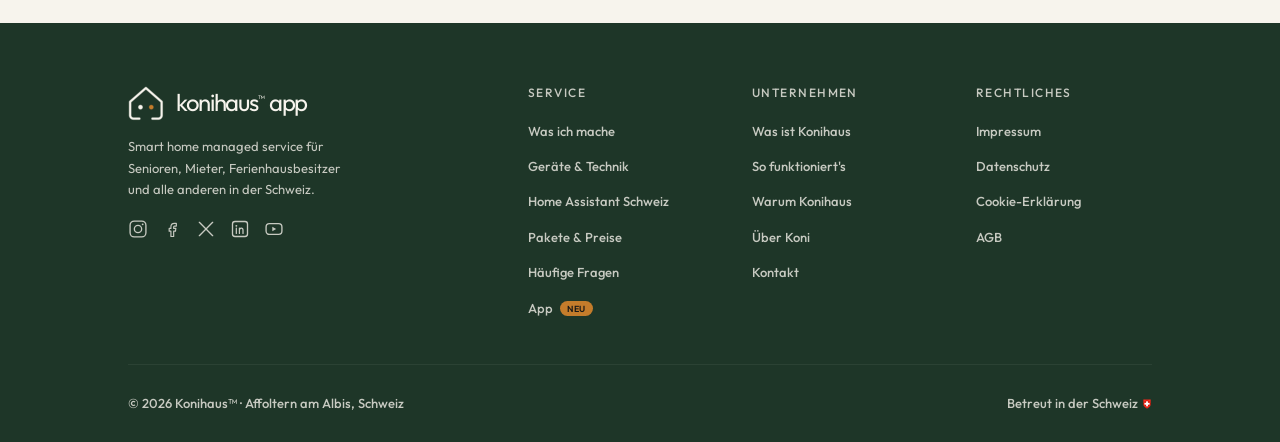
==== commit 05cebf50: "maps link" ====
--- a/index.html
+++ b/index.html
@@ -5,18 +5,22 @@
   <meta charset="UTF-8">
   <meta name="viewport" content="width=device-width, initial-scale=1.0, viewport-fit=cover">
   <meta name="theme-color" content="#2a4a35">
+  <link rel="icon" href="/favicon.ico" sizes="48x48">
+  <link rel="icon" type="image/png" sizes="32x32" href="/favicon-32x32.png">
+  <link rel="icon" type="image/png" sizes="192x192" href="/favicon-192x192.png">
   <link rel="icon" type="image/svg+xml" href="/favicon_sm.svg">
+  <link rel="shortcut icon" href="/favicon.ico">
   <link rel="apple-touch-icon" sizes="180x180" href="/assets/apple-touch-icon.png">
-  <title>Konihaus-App – Ihr Zuhause in einer ruhigen App | Konihaus</title>
-  <meta name="description" content="Die Konihaus-App zeigt Räume, Heizung, Sicherheit und Energie übersichtlich an – lokal in Ihrem System, ohne Cloud-Pflicht. Optional: Ihr Zuhause läuft auch ohne App von selbst.">
+  <title>Konihaus-App | Smarthome von Koni in einer ruhigen App</title>
+  <meta name="description" content="Die Konihaus-App von Koni zeigt Räume, Heizung, Sicherheit und Energie übersichtlich an: Smarthome lokal in Ihrem System, ohne Cloud-Pflicht. Ihr Smart Home läuft auch ohne App von selbst.">
   <meta name="author" content="Konrad Hefelle">
   
   <meta name="robots" content="index, follow">
   <link rel="canonical" href="https://app.konihaus.ch/">
 
   <!-- Open Graph -->
-  <meta property="og:title" content="Konihaus-App – Ihr Zuhause in einer ruhigen App | Konihaus">
-  <meta property="og:description" content="Die Konihaus-App zeigt Räume, Heizung, Sicherheit und Energie übersichtlich an – lokal in Ihrem System, ohne Cloud-Pflicht. Optional: Ihr Zuhause läuft auch ohne App von selbst.">
+  <meta property="og:title" content="Konihaus-App | Smarthome von Koni in einer ruhigen App">
+  <meta property="og:description" content="Die Konihaus-App von Koni zeigt Räume, Heizung, Sicherheit und Energie übersichtlich an: Smarthome lokal in Ihrem System, ohne Cloud-Pflicht. Ihr Smart Home läuft auch ohne App von selbst.">
   <meta property="og:url" content="https://app.konihaus.ch/">
   <meta property="og:type" content="website">
   <meta property="og:locale" content="de_CH">
@@ -27,8 +31,8 @@
   <!-- Twitter Card -->
   <meta name="twitter:card" content="summary_large_image">
   <meta name="twitter:image" content="https://app.konihaus.ch/images/og-image.jpg">
-  <meta name="twitter:title" content="Konihaus-App – Ihr Zuhause in einer ruhigen App | Konihaus">
-  <meta name="twitter:description" content="Die Konihaus-App zeigt Räume, Heizung, Sicherheit und Energie übersichtlich an – lokal in Ihrem System, ohne Cloud-Pflicht. Optional: Ihr Zuhause läuft auch ohne App von selbst.">
+  <meta name="twitter:title" content="Konihaus-App | Smarthome von Koni in einer ruhigen App">
+  <meta name="twitter:description" content="Die Konihaus-App von Koni zeigt Räume, Heizung, Sicherheit und Energie übersichtlich an: Smarthome lokal in Ihrem System, ohne Cloud-Pflicht. Ihr Smart Home läuft auch ohne App von selbst.">
   <!-- Fonts: self-hosted (see @font-face in styles.css); no request to Google -->
   <link rel="preload" href="/fonts/outfit-latin-normal.woff2" as="font" type="font/woff2" crossorigin>
   <link rel="preload" href="/fonts/cormorant-garamond-latin-normal.woff2" as="font" type="font/woff2" crossorigin>
@@ -41,6 +45,37 @@
     if(p.text==='large'||p.text==='xl')d.setAttribute('data-text',p.text);
     if(p.contrast===true)d.setAttribute('data-contrast','high');
     if(p.motion===true||(typeof p.motion!=='boolean'&&window.matchMedia&&matchMedia('(prefers-reduced-motion: reduce)').matches))d.setAttribute('data-motion','reduce');}catch(e){}})();
+  </script>
+  <script type="application/ld+json">
+  {
+    "@context": "https://schema.org",
+    "@type": "WebSite",
+    "name": "Konihaus App",
+    "alternateName": "Konihaus Smarthome App",
+    "url": "https://app.konihaus.ch/",
+    "description": "Die Konihaus-App von Koni zeigt Räume, Heizung, Sicherheit und Energie übersichtlich an: Smarthome lokal in Ihrem System, ohne Cloud-Pflicht. Ihr Smart Home läuft auch ohne App von selbst.",
+    "inLanguage": ["de-CH", "en"],
+    "publisher": {
+      "@type": "Organization",
+      "@id": "https://konihaus.ch/#business",
+      "name": "Konihaus",
+      "legalName": "Hefelle Services / Konihaus",
+      "taxID": "CHE-303.447.008",
+      "url": "https://konihaus.ch",
+      "logo": "https://konihaus.ch/assets/icon-512.png",
+      "founder": { "@id": "https://konihaus.ch/#founder" },
+      "sameAs": [
+        "https://www.instagram.com/ch.konihaus/",
+        "https://www.facebook.com/konihaus.ch",
+        "https://x.com/konihaus",
+        "https://www.linkedin.com/company/konihaus",
+        "https://www.youtube.com/@Konihaus",
+        "https://maps.google.com/?cid=696624189176499130",
+        "https://www.zefix.ch/de/search/entity/list/firm/1773495",
+        "https://www.uid.admin.ch/Detail.aspx?uid_id=CHE-303.447.008"
+      ]
+    }
+  }
   </script>
 </head>
 
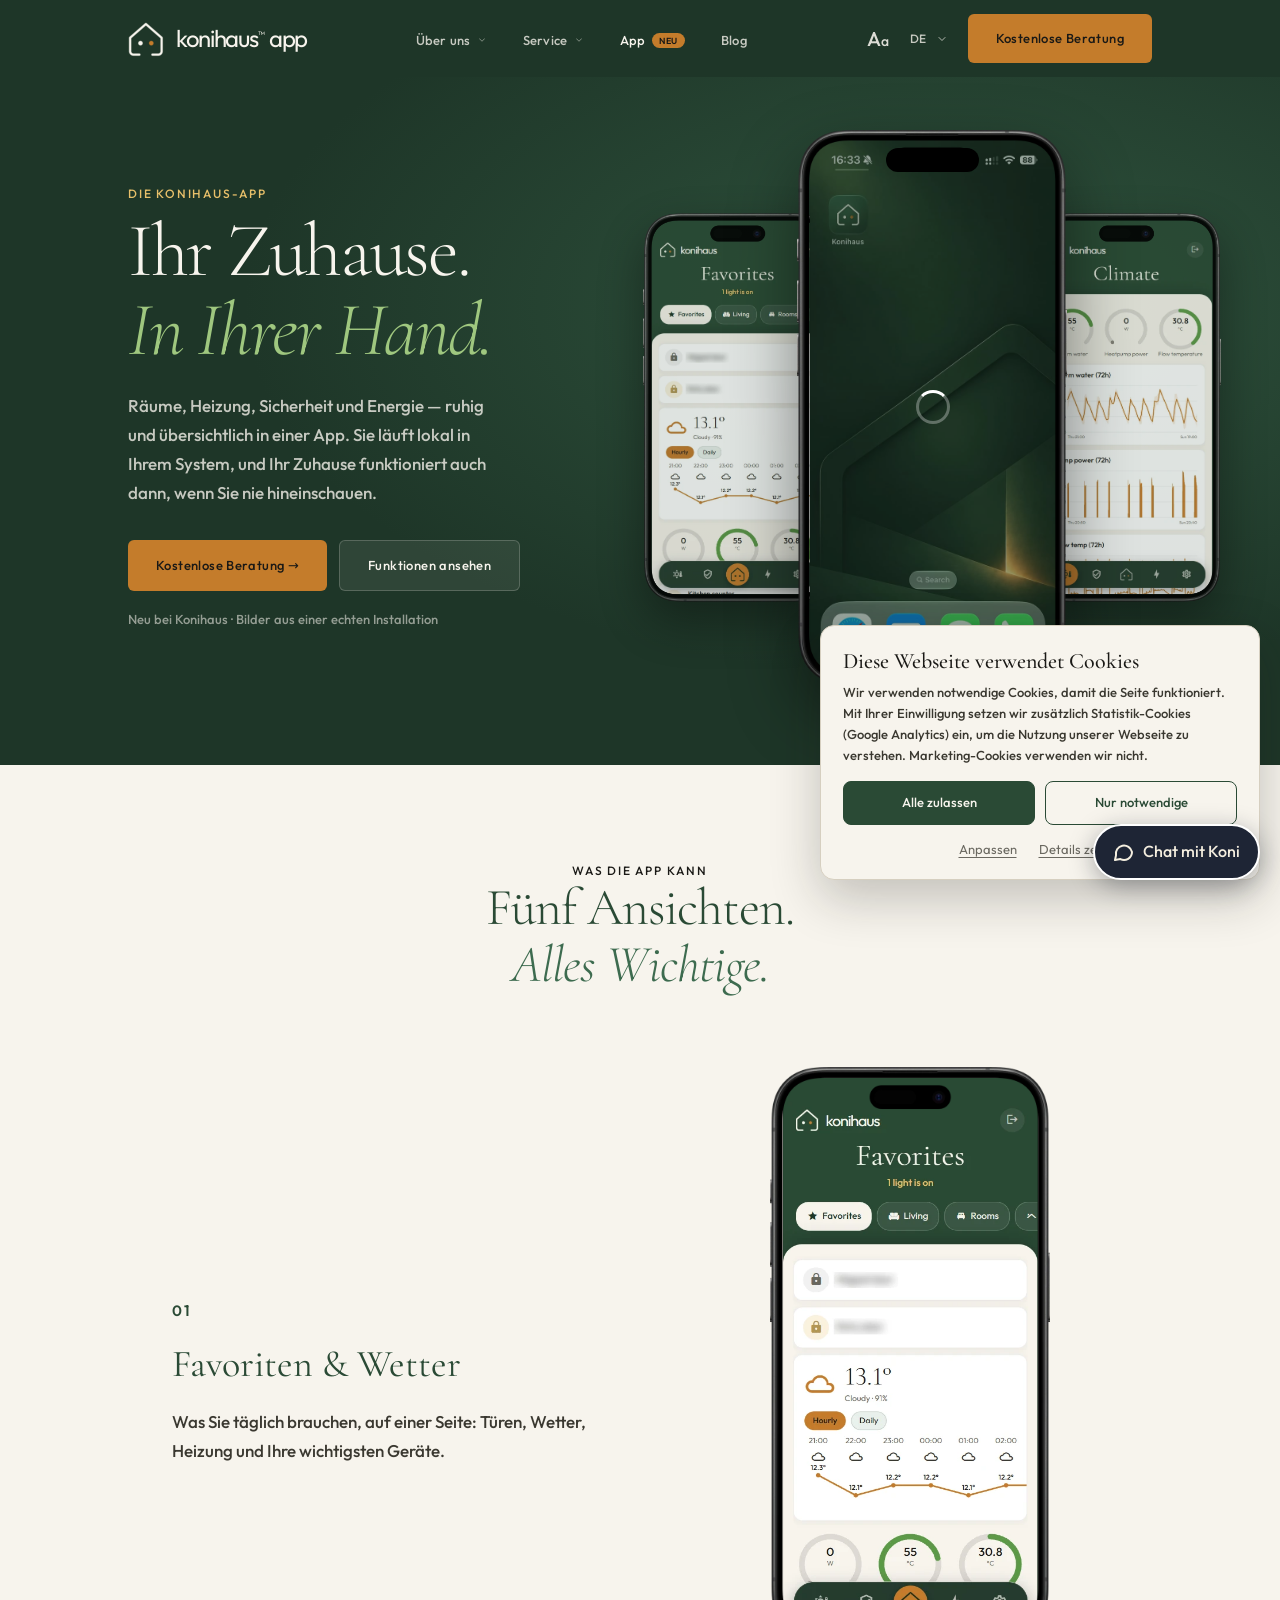
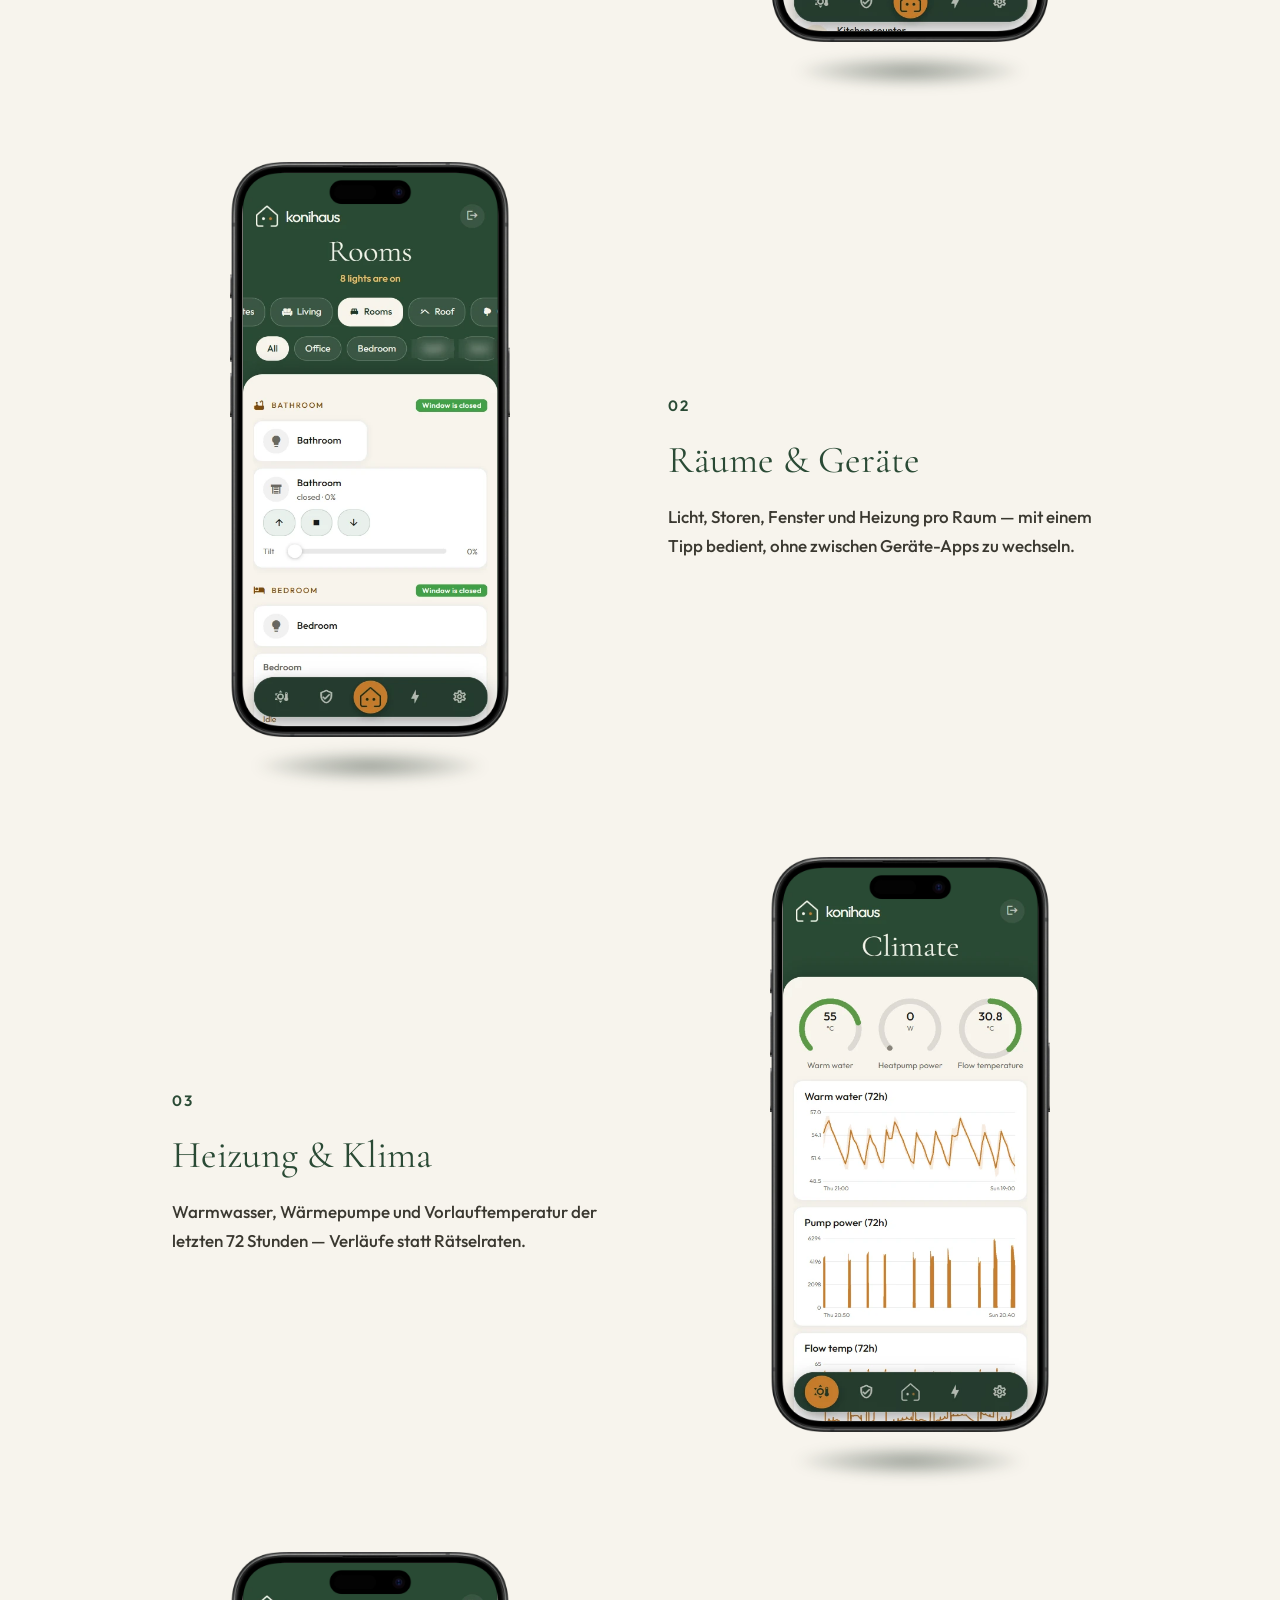
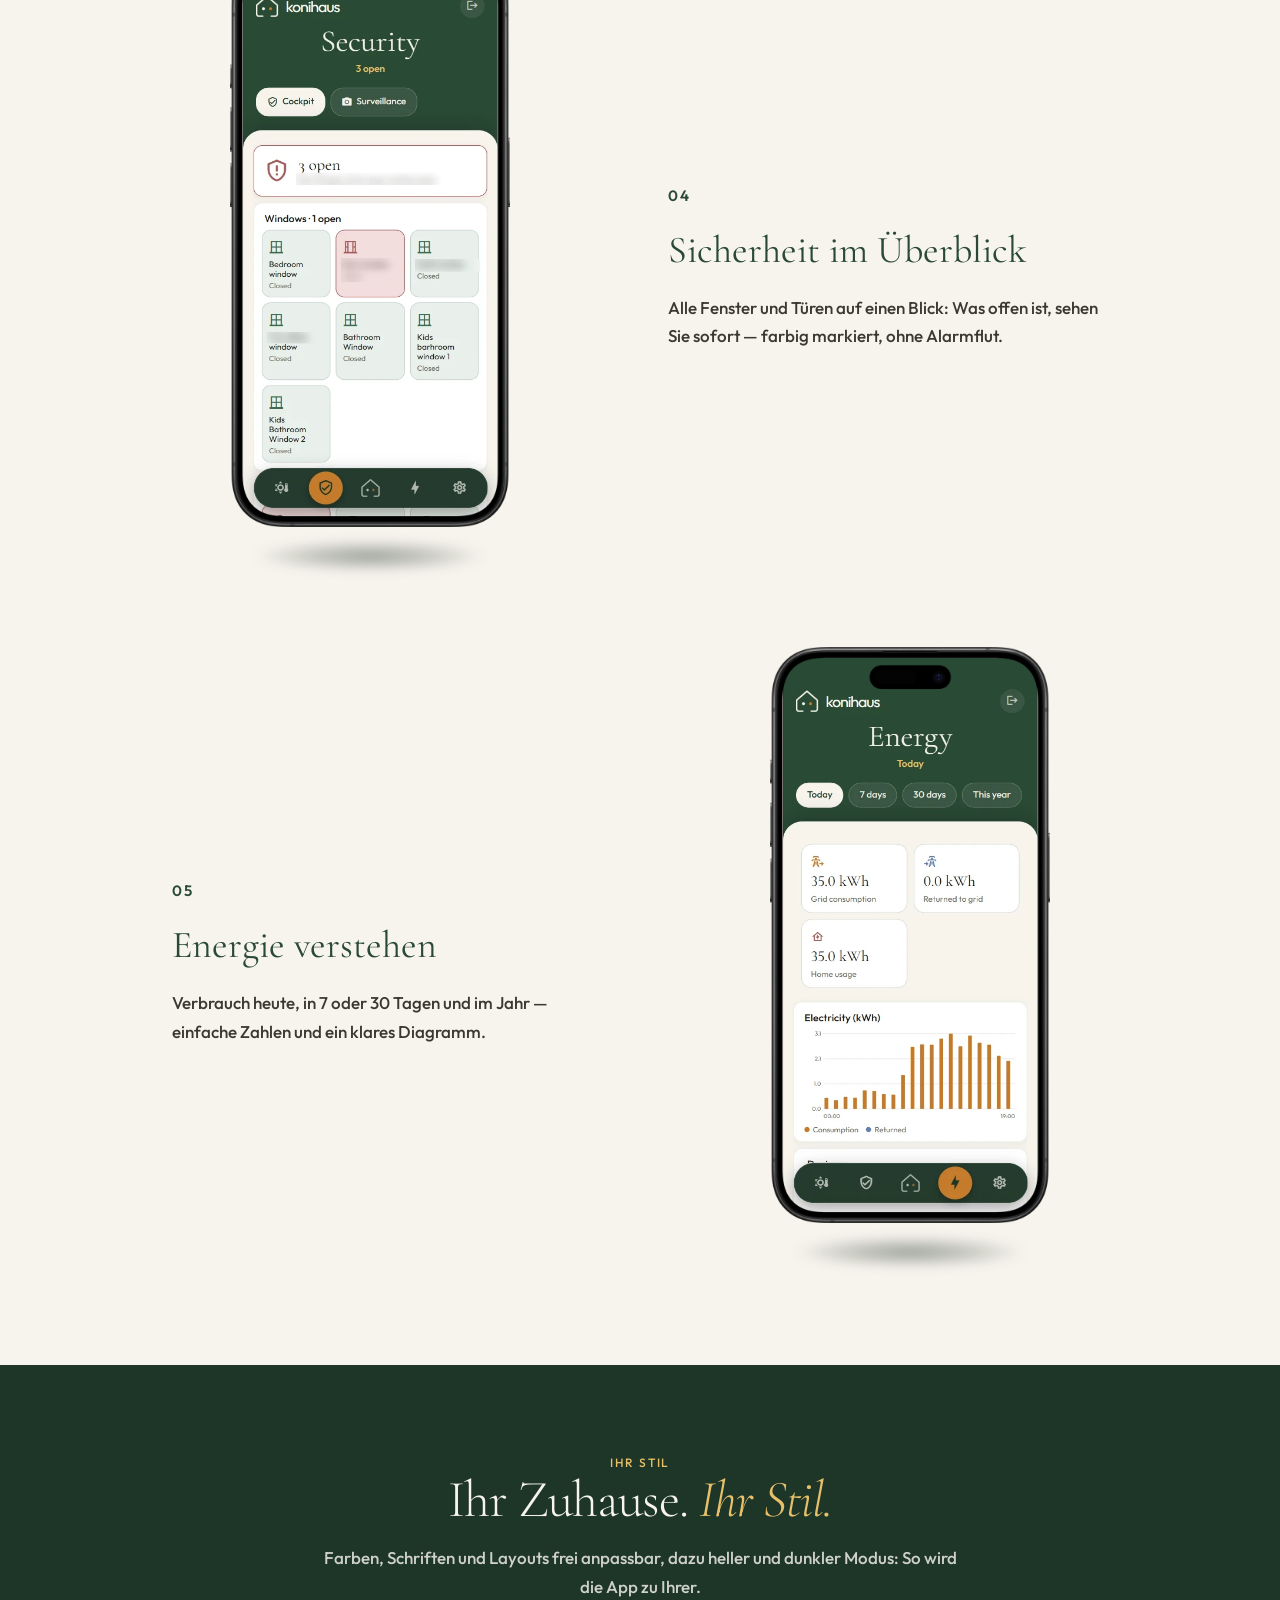
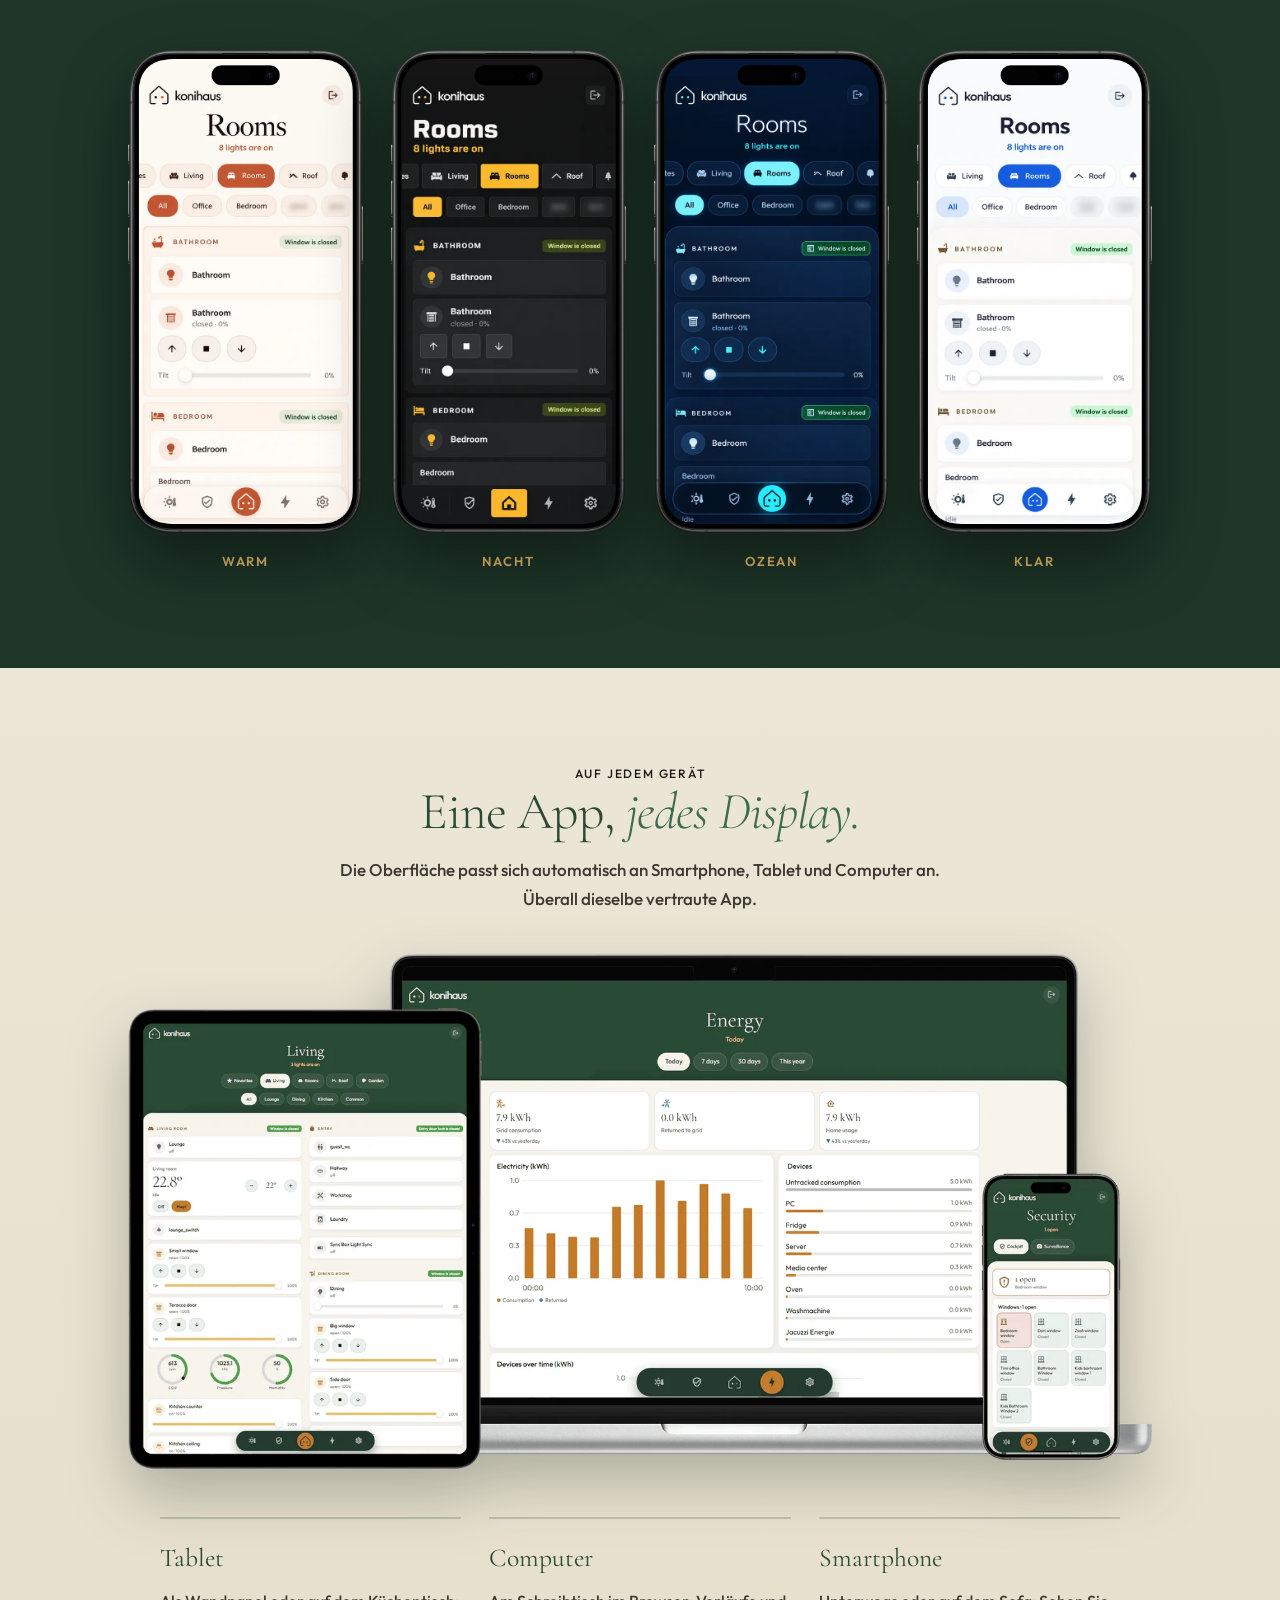
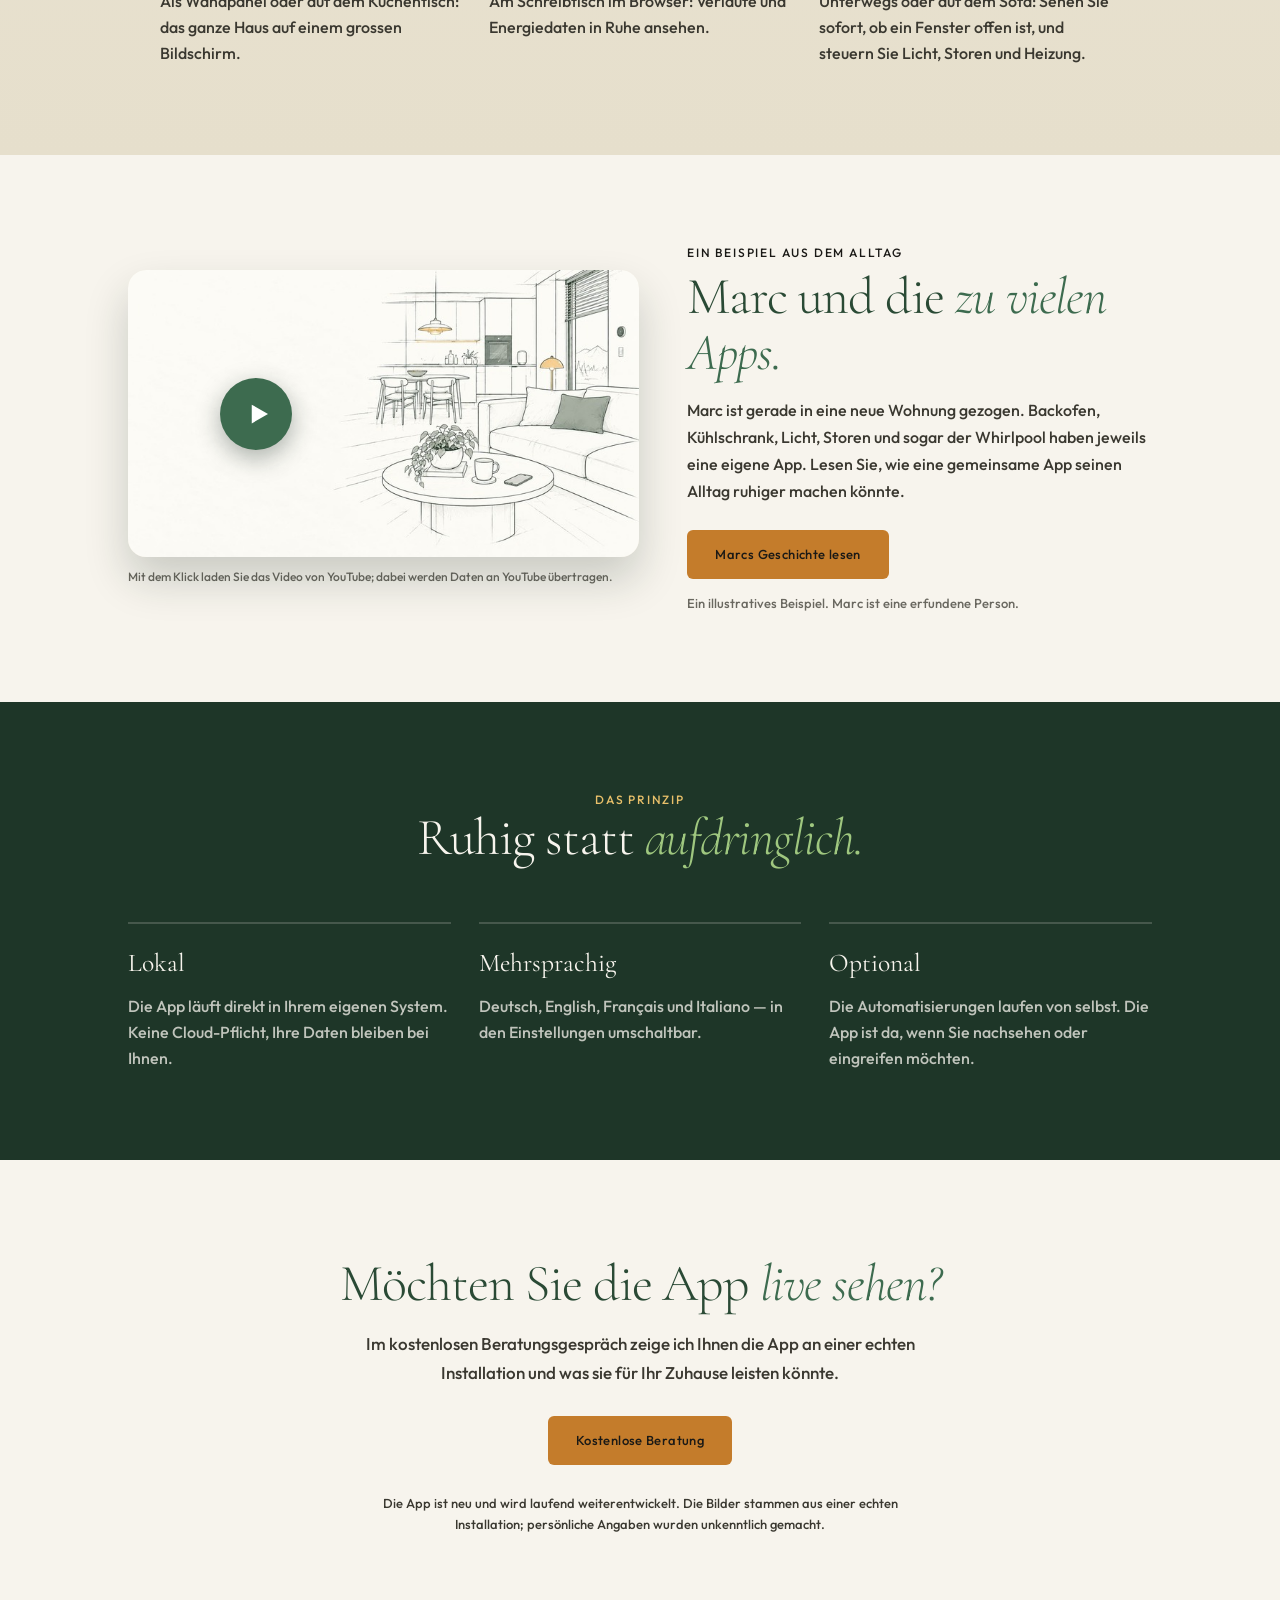
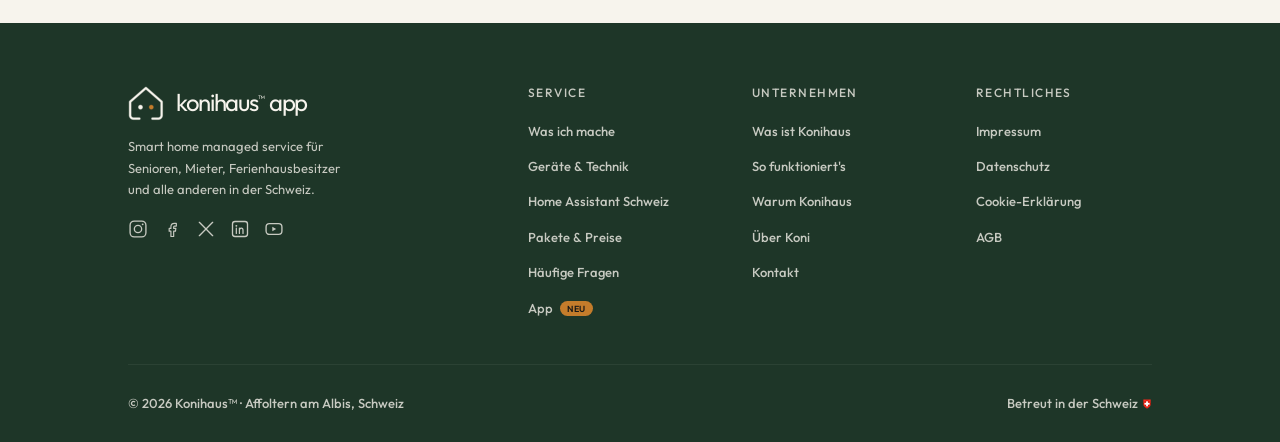
==== commit f6176324: "fix" ====
--- a/index.html
+++ b/index.html
@@ -61,7 +61,7 @@
       "name": "Konihaus",
       "legalName": "Hefelle Services / Konihaus",
       "taxID": "CHE-303.447.008",
-      "url": "https://konihaus.ch",
+      "url": "https://konihaus.ch/",
       "logo": "https://konihaus.ch/assets/icon-512.png",
       "founder": { "@id": "https://konihaus.ch/#founder" },
       "sameAs": [
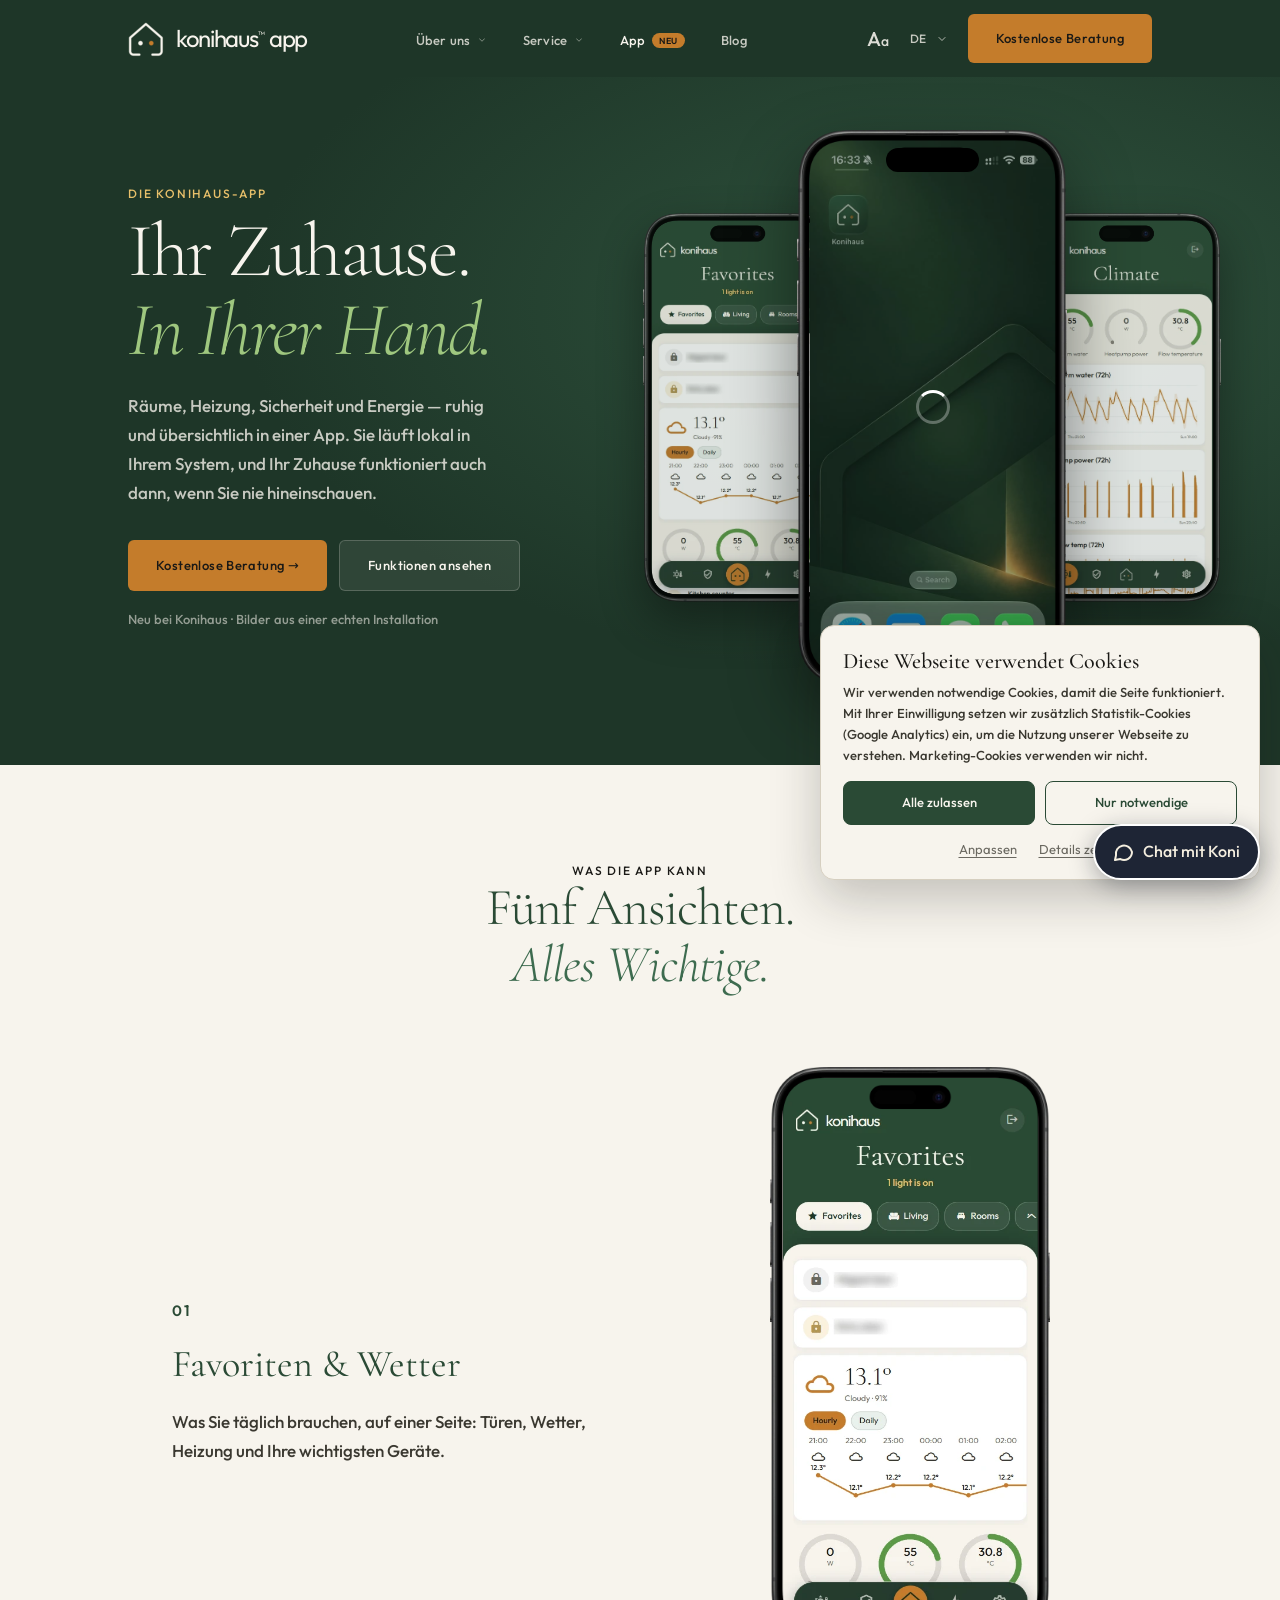
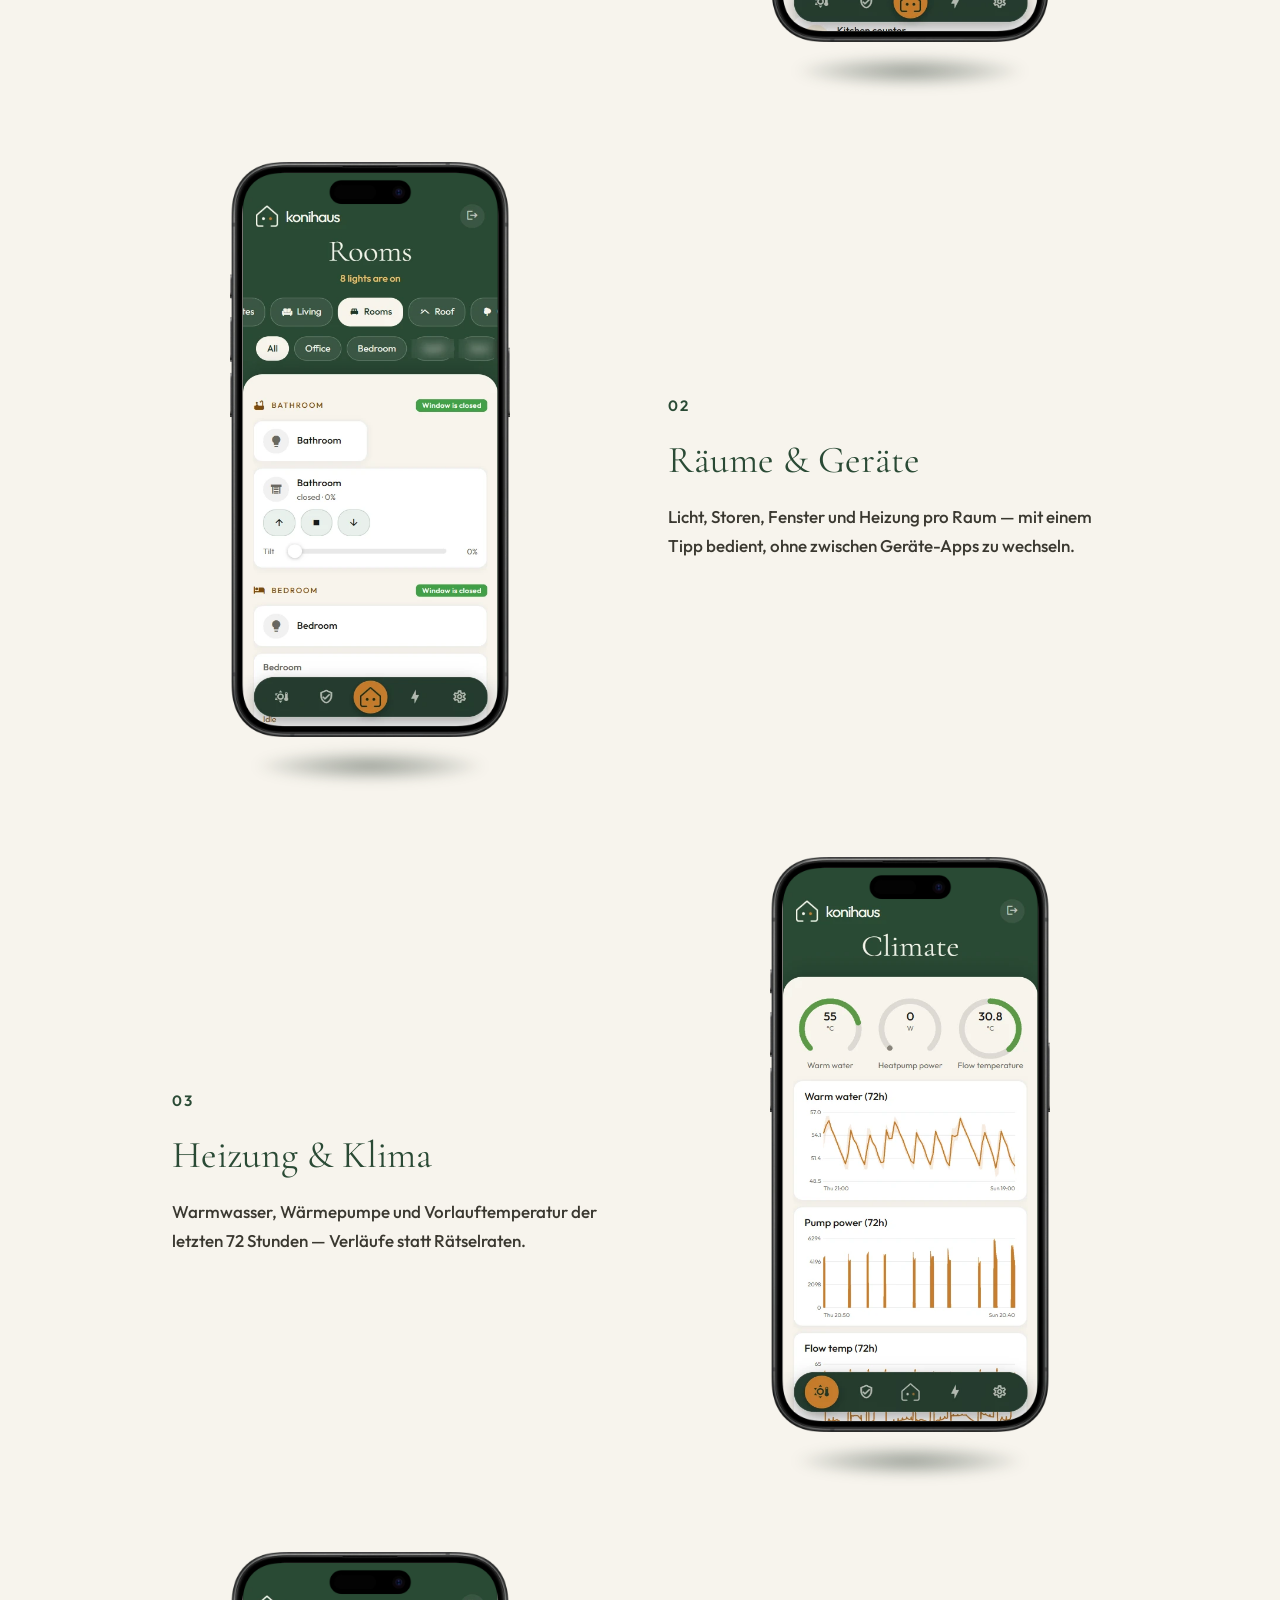
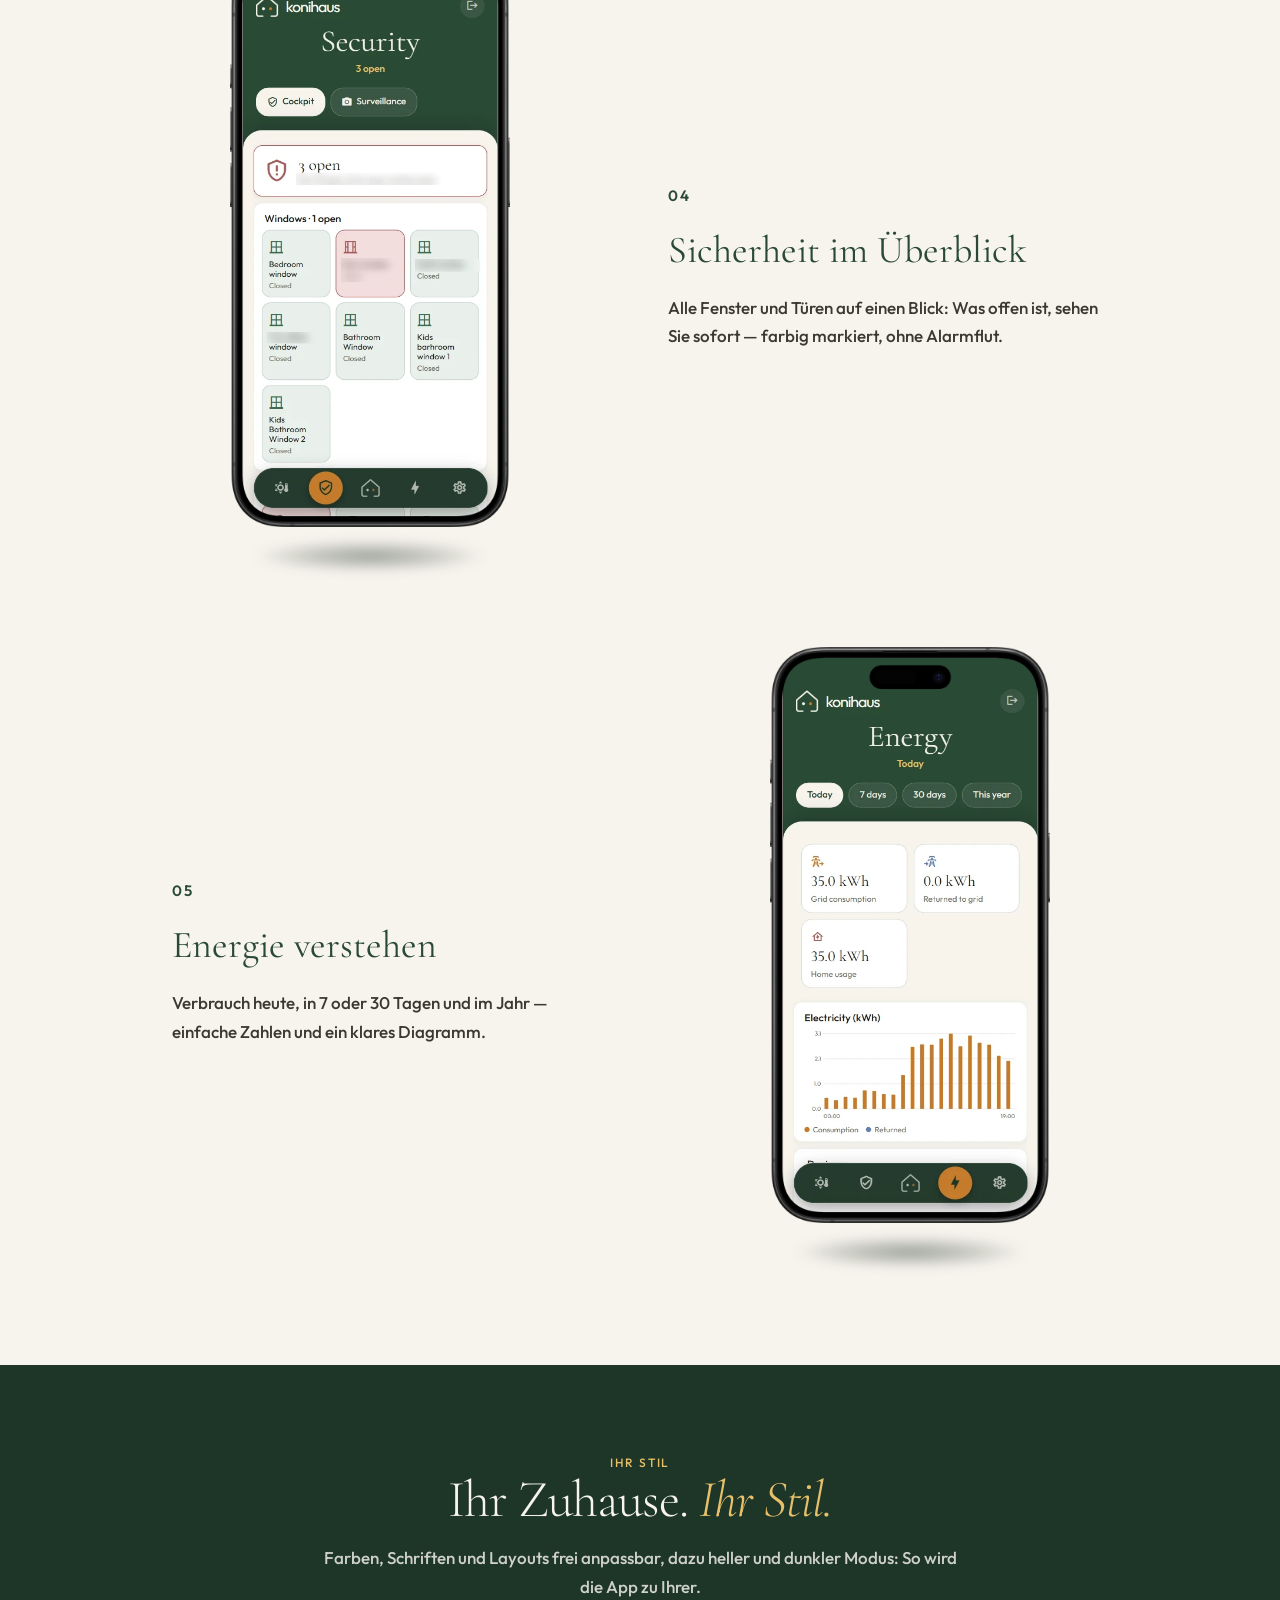
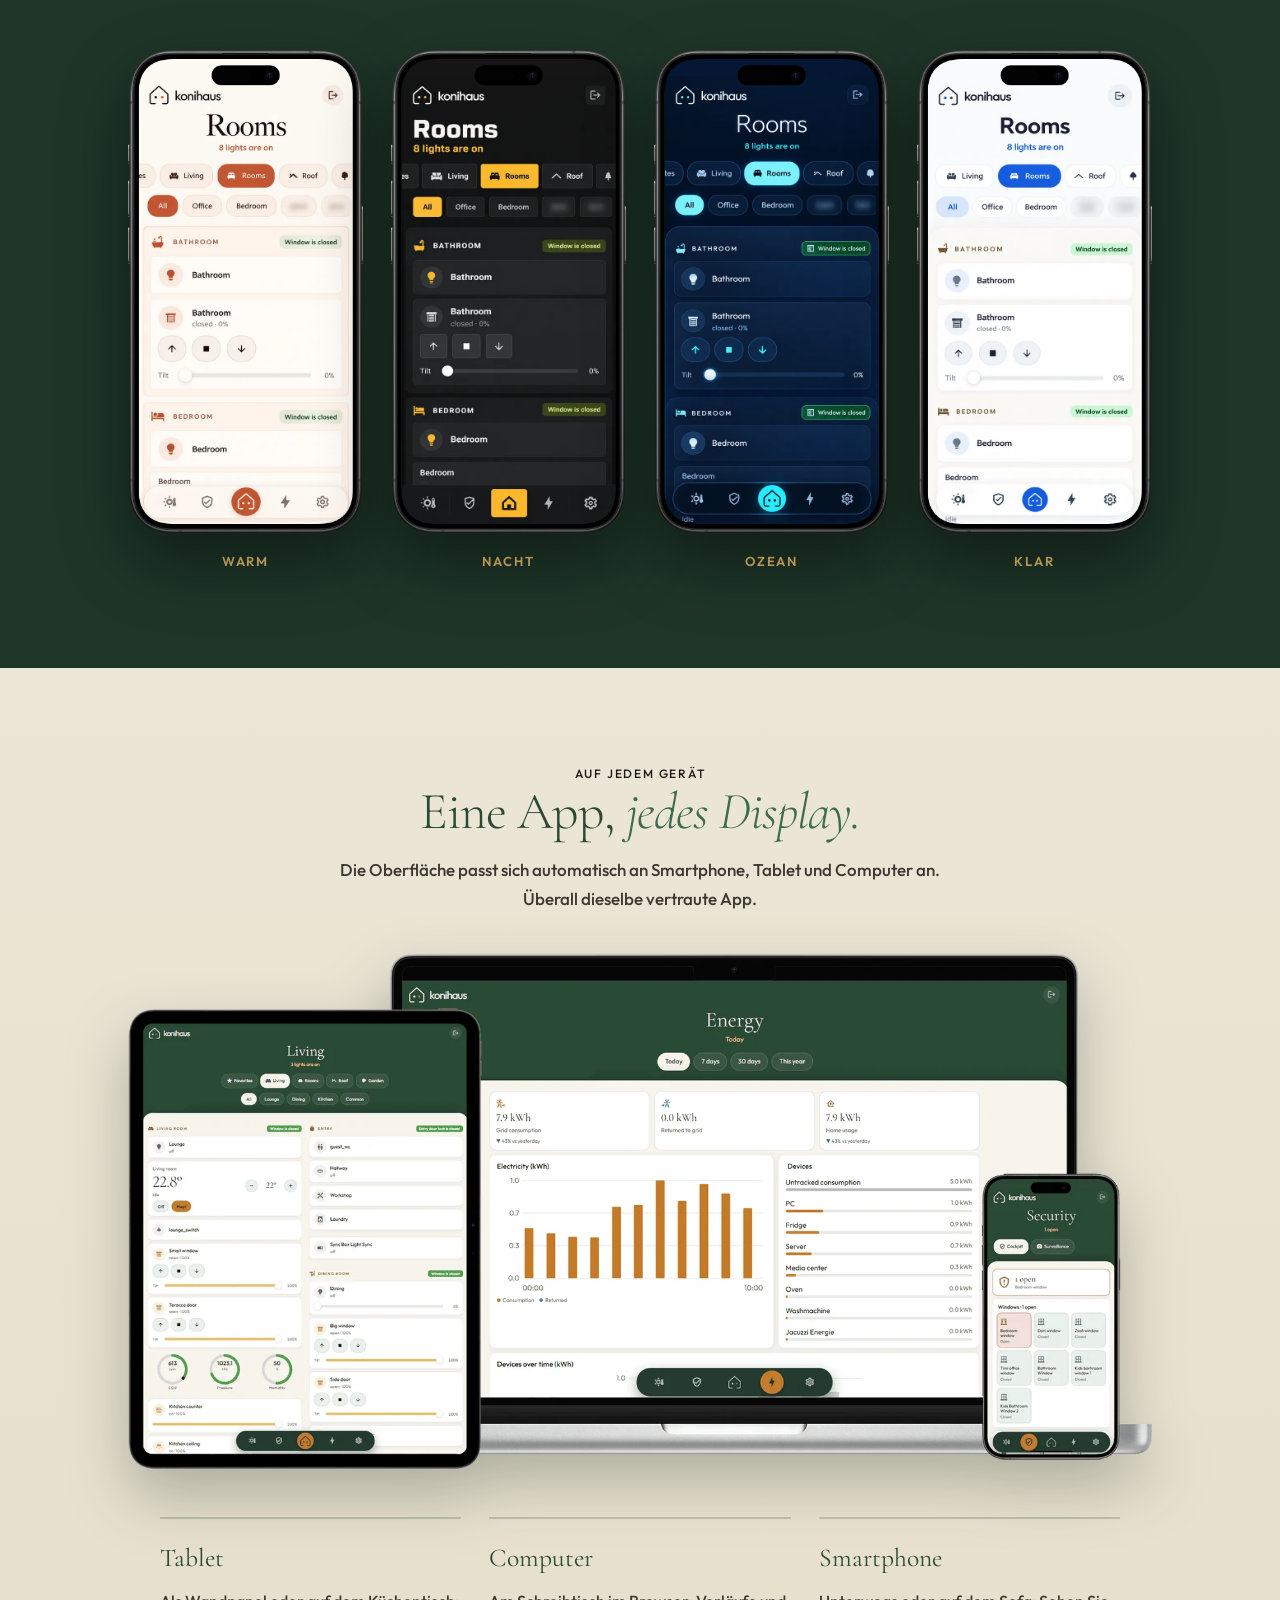
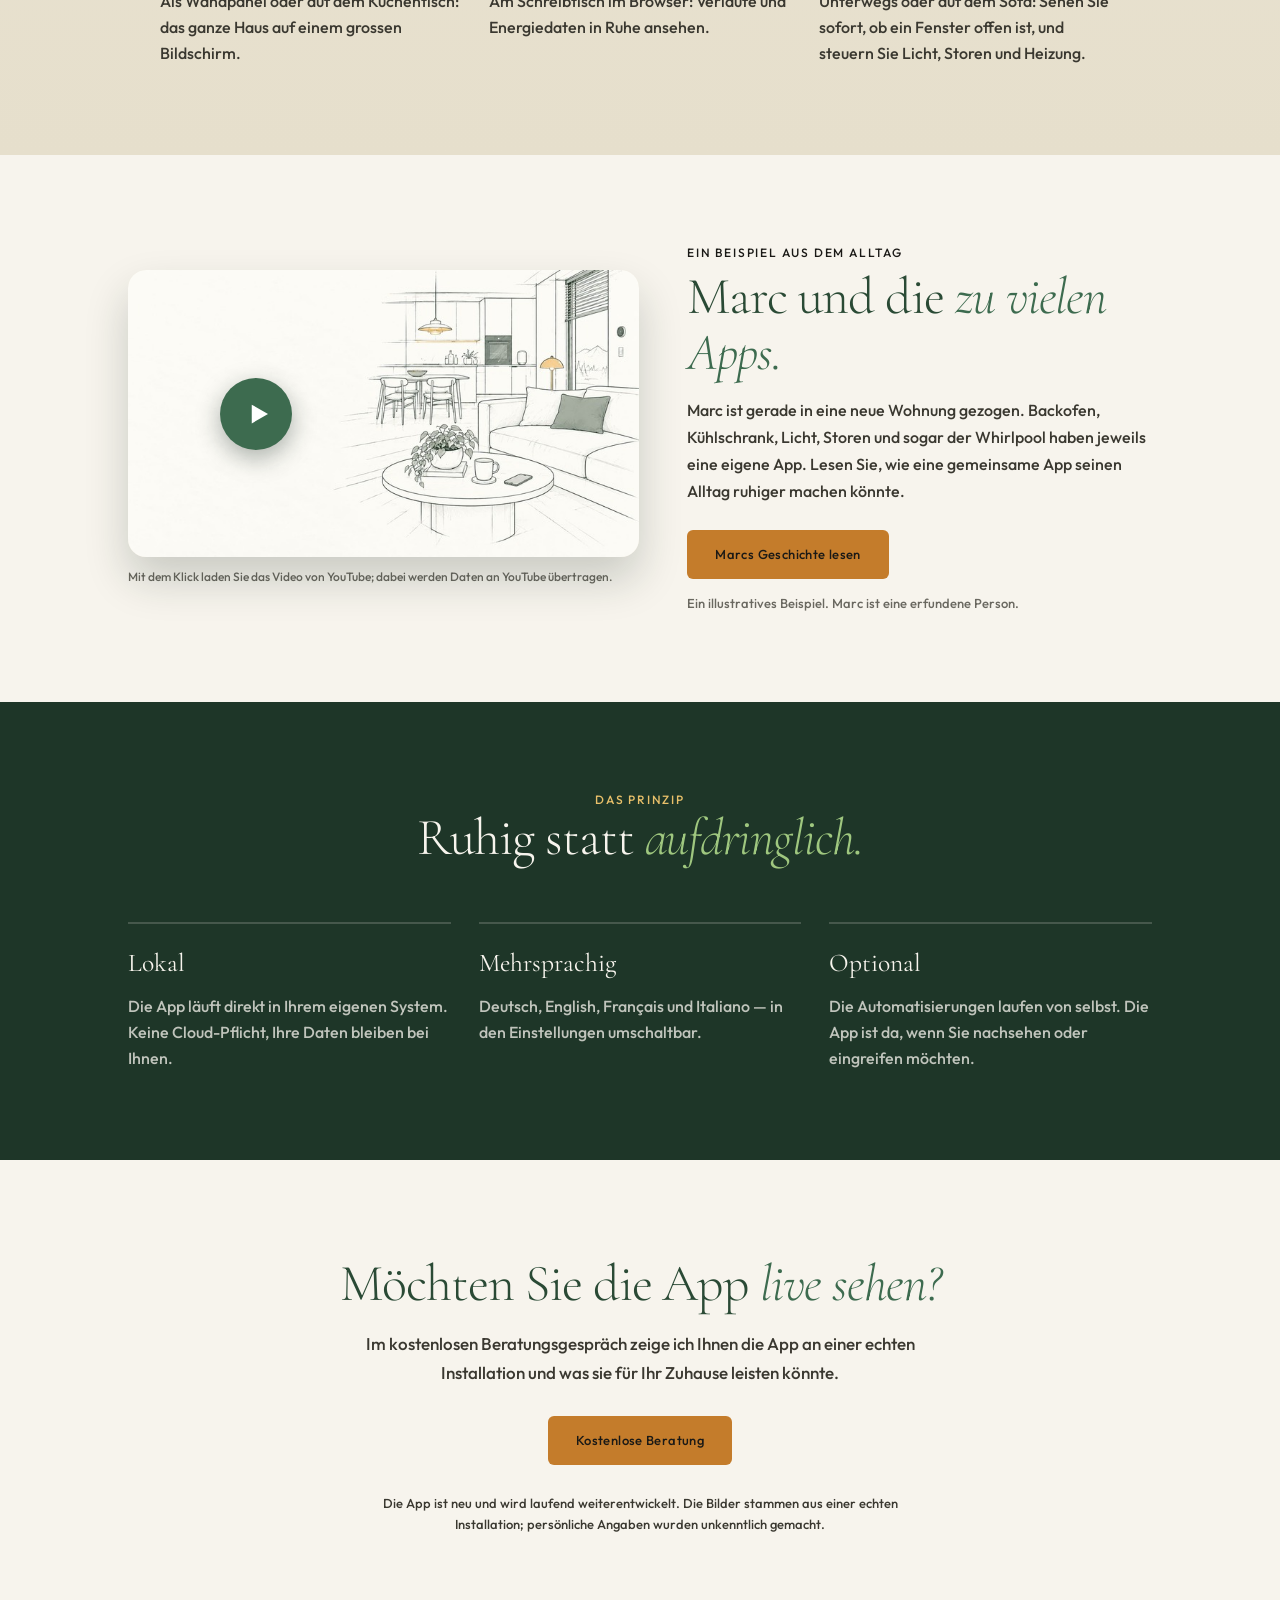
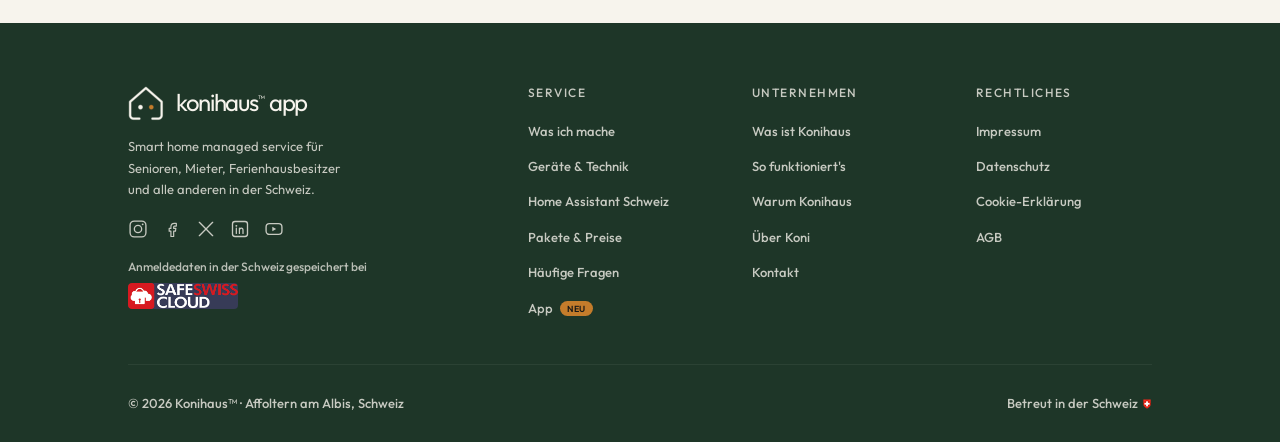
==== commit 049314ec: "swiss cloud" ====
--- a/index.html
+++ b/index.html
@@ -385,6 +385,10 @@
             </svg>
             </a>
           </div>
+          <a class="footer__host" href="https://safeswisscloud.com" target="_blank" rel="noopener">
+            <span data-i18n="footer.hosting">Anmeldedaten in der Schweiz gespeichert bei</span>
+            <img src="/images/partners/safe-swiss-cloud.png" alt="Safe Swiss Cloud" width="110" height="26" loading="lazy" decoding="async">
+          </a>
         </div>
         <div>
           <div class="fcol-title" data-i18n="footer.col1_title">Service</div>
--- a/styles.css
+++ b/styles.css
@@ -5354,3 +5354,9 @@
 }
 
 .tm { font-size: .4em; font-weight: 400; letter-spacing: 0; vertical-align: super; line-height: 0; margin-left: .08em; }
+
+
+/* Safe Swiss Cloud storage badge (footer) */
+.footer__host { display:flex; flex-direction:column; align-items:flex-start; gap:8px; margin-top:20px; font-size:.75rem; line-height:1.4; color:rgba(247,244,237,.72); text-decoration:none; }
+.footer__host:hover { color:rgba(247,244,237,.95); }
+.footer__host img { display:block; height:26px; width:auto; border-radius:4px; }
